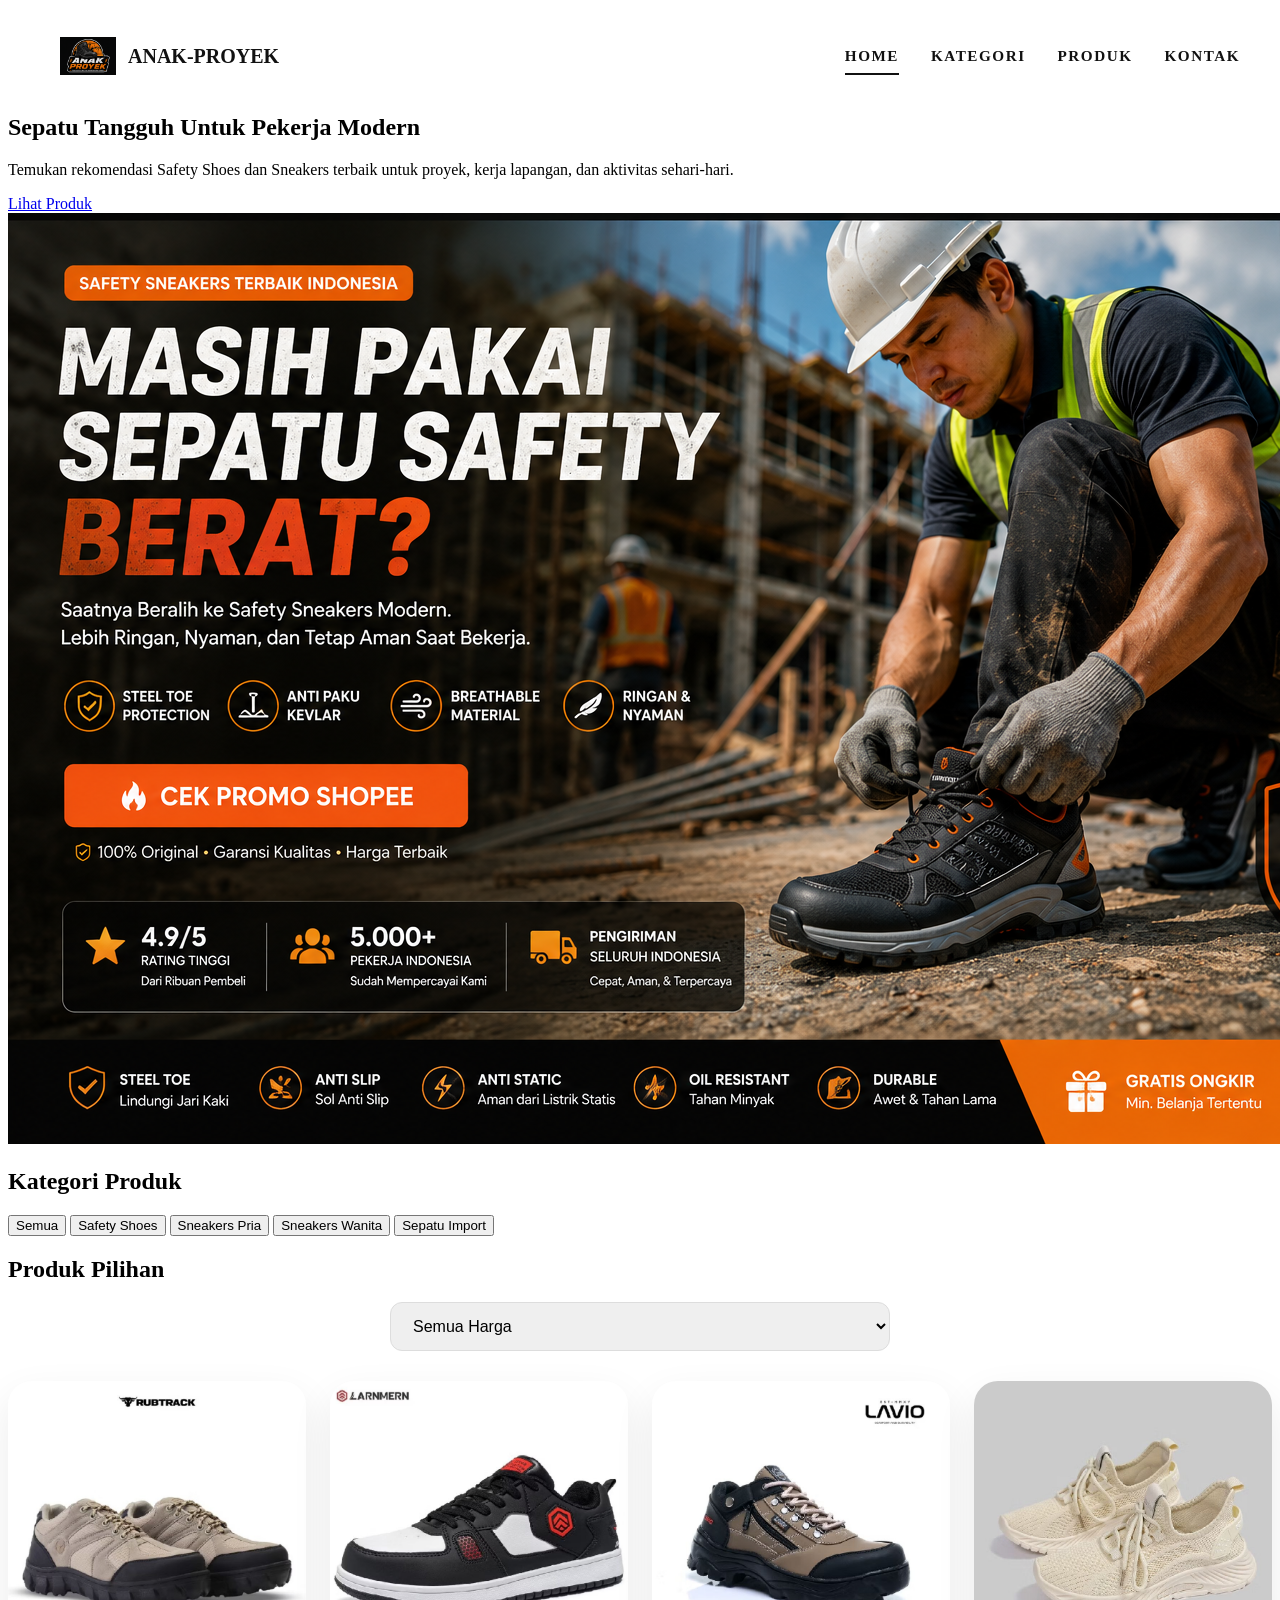
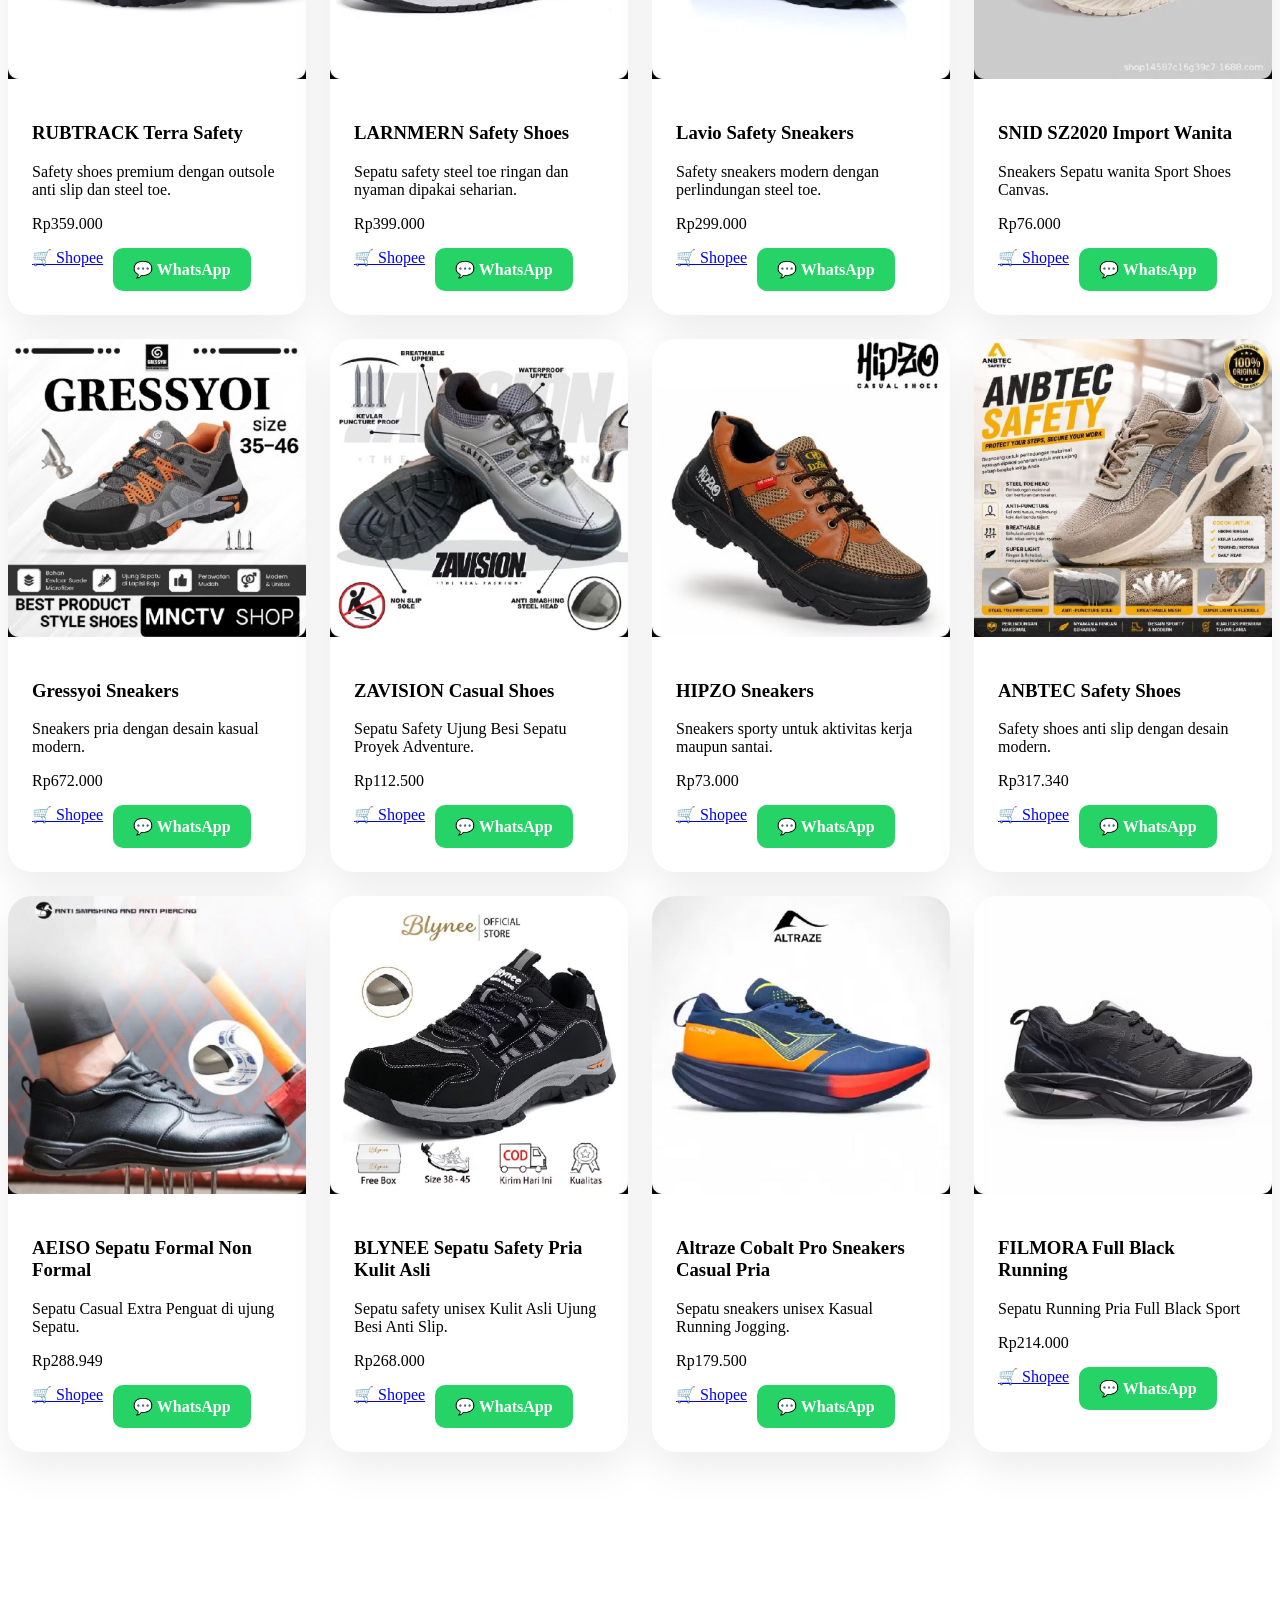
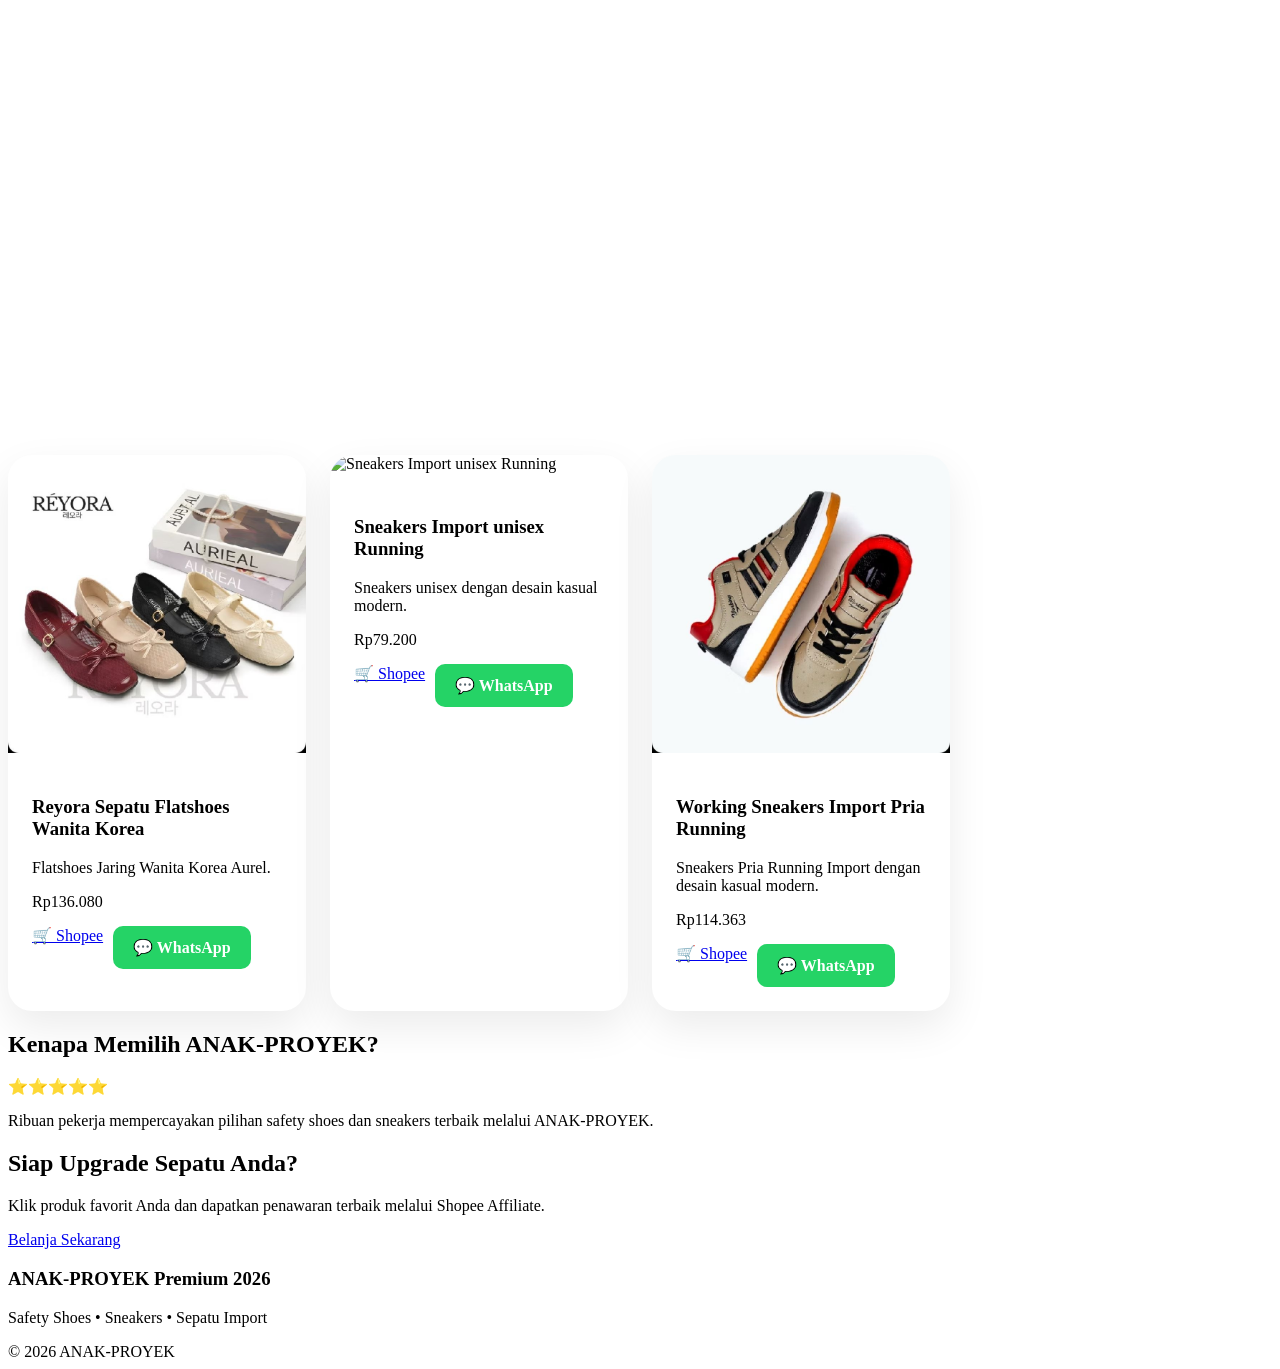
==== index.html @ 63b60f8e "hapusfilterproduk,pindahfilterharga" ====
<!DOCTYPE html>
<html lang="id">

<head>

    <meta charset="UTF-8">
    <meta name="viewport" content="width=device-width, initial-scale=1.0">

    <title>ANAK-PROYEK Premium 2026</title>

    <meta name="description"
        content="Rekomendasi Safety Shoes, Sneakers Pria, Sneakers Wanita dan Sepatu Import terbaik.">

    <meta name="theme-color" content="#ff6b00">

    <link rel="manifest" href="manifest.json">
    <meta http-equiv="Cache-Control" content="no-cache, no-store, must-revalidate">
    <meta http-equiv="Pragma" content="no-cache">
    <meta http-equiv="Expires" content="0">
    <link rel="icon" href="assets/icons/favicon.ico">
    <link rel="stylesheet" href="style.css">

</head>

<body>

<header class="navbar">

    <div class="Logo">

        <img src="assets/images/logo-anak-proyek.jpg" alt="ANAK PROYEK">

        <span>ANAK-PROYEK</span>

    </div>

    <nav>

        <a href="#home" class="active">Home</a>

        <a href="#kategori">Kategori</a>

        <a href="#produk">Produk</a>

        <a href="#kontak">Kontak</a>

    </nav>

</header>

<!-- HERO -->

<section id="home" class="hero">

    <div class="hero-content">

        <h1>

            Sepatu Tangguh

            Untuk Pekerja Modern

        </h1>

        <p>

            Temukan rekomendasi Safety Shoes dan Sneakers terbaik
            untuk proyek, kerja lapangan, dan aktivitas sehari-hari.

        </p>

        <a href="#produk" class="btn-primary">

            Lihat Produk

        </a>

    </div>

    <div class="hero-image">

        <img src="assets/images/worker-safety.jpg"
             alt="Safety Shoes">

    </div>

</section>

<!-- FILTER -->

<section id="kategori">

    <h2>Kategori Produk</h2>

    <div class="filter-buttons">

        <button class="active" data-category="all">

            Semua

        </button>

        <button data-category="safety">

            Safety Shoes

        </button>

        <button data-category="sneakers-pria">

            Sneakers Pria

        </button>

        <button data-category="sneakers-wanita">

            Sneakers Wanita

        </button>

        <button data-category="import">

            Sepatu Import

        </button>

    </div>

</section>

<!-- PRODUK -->

<section id="produk">

    <div class="produk-header">
        <h2>Produk Pilihan</h2>
        <select id="price-filter" class="search-box">
            <option value="all">Semua Harga</option>
            <option value="0-100000">< Rp100.000</option>
            <option value="100000-200000">Rp100.000 - Rp200.000</option>
            <option value="200000-300000">Rp200.000 - Rp300.000</option>
            <option value="300000-500000">Rp300.000 - Rp500.000</option>
            <option value="500000+">> Rp500.000</option>
        </select>
    </div>

    <div
        id="product-container"
        class="product-grid">

    </div>

</section>

<!-- TESTIMONI -->

<section class="testimonial">

    <h2>

        Kenapa Memilih ANAK-PROYEK?

    </h2>

    <div class="testimonial-box">

        <p>

            ⭐⭐⭐⭐⭐

        </p>

        <p>

            Ribuan pekerja mempercayakan pilihan safety shoes
            dan sneakers terbaik melalui ANAK-PROYEK.

        </p>

    </div>

</section>

<!-- CTA -->

<section class="hero">

    <div class="hero-content">

        <h2>

            Siap Upgrade Sepatu Anda?

        </h2>

        <p>

            Klik produk favorit Anda dan dapatkan penawaran terbaik
            melalui Shopee Affiliate.

        </p>

        <a
            href="#produk"
            class="btn-primary">

            Belanja Sekarang

        </a>

    </div>

</section>

<!-- FOOTER -->

<footer id="kontak">

    <div>

        <h3>

            ANAK-PROYEK Premium 2026

        </h3>

        <p>

            Safety Shoes • Sneakers • Sepatu Import

        </p>

    </div>

    <div>

        © 2026 ANAK-PROYEK

    </div>

</footer>

<script src="script.js?v=1"></script>

<script>

if ("serviceWorker" in navigator) {
    if (window.location.hostname === "localhost" || window.location.hostname === "127.0.0.1") {
        navigator.serviceWorker.getRegistrations().then(registrations => {
            registrations.forEach(registration => {
                registration.unregister();
            });
        }).catch(err => {
            console.log('SW unregister failed', err);
        });
    } else {
        window.addEventListener("load", () => {
            navigator.serviceWorker.register("service-worker.js");
        });
    }
}

</script>

</body>

</html>
---- style.css ----
.navbar{
    display:flex;
    align-items:center;
    justify-content:space-between;
    gap:20px;
    padding:20px 20px 10px;
    flex-wrap:wrap;
    max-width:1200px;
    margin:0 auto;
    width:100%;
}

.navbar nav{
    display:flex;
    gap:32px;
    flex-wrap:wrap;
    justify-content:flex-end;
    text-transform:uppercase;
    letter-spacing:.1em;
    font-size:.95rem;
}

.navbar nav a{
    position:relative;
    color:#111;
    text-decoration:none;
    font-weight:700;
    padding:6px 0;
}

.navbar nav a::after{
    content:"";
    position:absolute;
    left:0;
    right:0;
    bottom:-4px;
    height:2px;
    background:#111;
    transform:scaleX(0);
    transform-origin:left;
    transition:transform .25s ease;
}

.navbar nav a:hover::after,
.navbar nav a.active::after{
    transform:scaleX(1);
}

.Logo{
    display:flex;
    align-items:center;
    gap:12px;
    padding-left:20px;
}

.Logo img{
    width:56px;
    height:56px;
    object-fit:contain;
}

.Logo span{
    font-size:1.25rem;
    font-weight:800;
    color:#111;
}

.product-grid{
    display:grid;
    gap:24px;
    grid-template-columns:repeat(auto-fit, minmax(260px, 1fr));
    padding:0;
    margin:0;
}

.product-card{
    background:#fff;
    border-radius:24px;
    overflow:hidden;
    box-shadow:0 16px 40px rgba(0,0,0,.08);
    display:flex;
    flex-direction:column;
}

.product-card img{
    width:100%;
    height:auto;
    display:block;
    object-fit:cover;
}

.product-content{
    padding:24px;
}

.hero-controls{
    display:flex;
    flex-direction:column;
    gap:16px;
    width:100%;
    max-width:760px;
    margin:0 auto 32px;
    padding:0 24px;
}

.hero-controls .search-box{
    width:100%;
    max-width:100%;
    margin:0;
}

.search-box{

width:100%;
max-width:500px;
display:block;
margin:0 auto 30px;
padding:14px 18px;
border-radius:12px;
border:1px solid #ddd;
font-size:16px;

}

.product-actions{

display:flex;
gap:10px;
margin-top:15px;
flex-wrap:wrap;

}

.btn-secondary{

display:inline-block;
padding:12px 20px;
background:#25D366;
color:#fff;
border-radius:10px;
font-weight:600;
text-decoration:none;

}

.btn-secondary:hover{

background:#1ebe5d;

}

.reveal{

opacity:0;
transform:translateY(40px);
transition:.6s;

}

.reveal.show{

opacity:1;
transform:translateY(0);

}

.navbar-scroll{

box-shadow:0 8px 20px rgba(0,0,0,.15);

}

.error-box{

padding:40px;
text-align:center;
grid-column:1/-1;

}
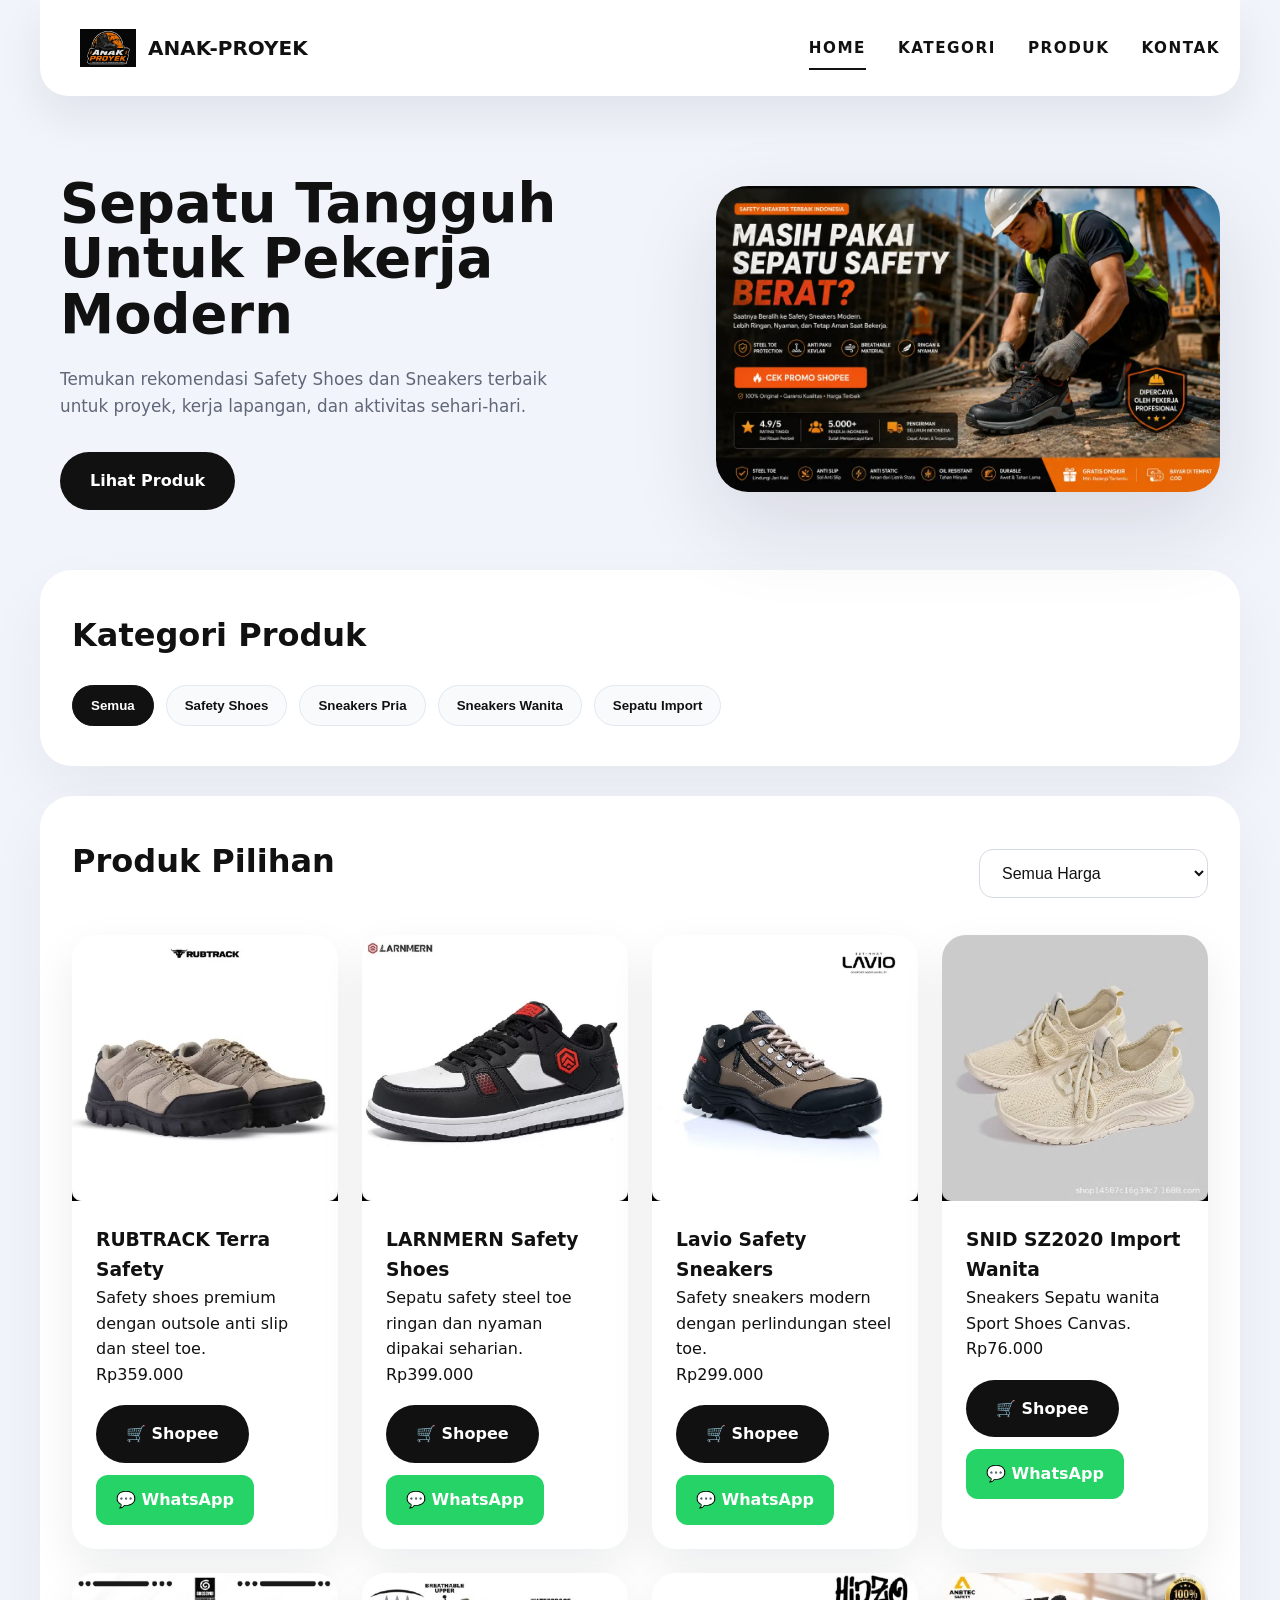
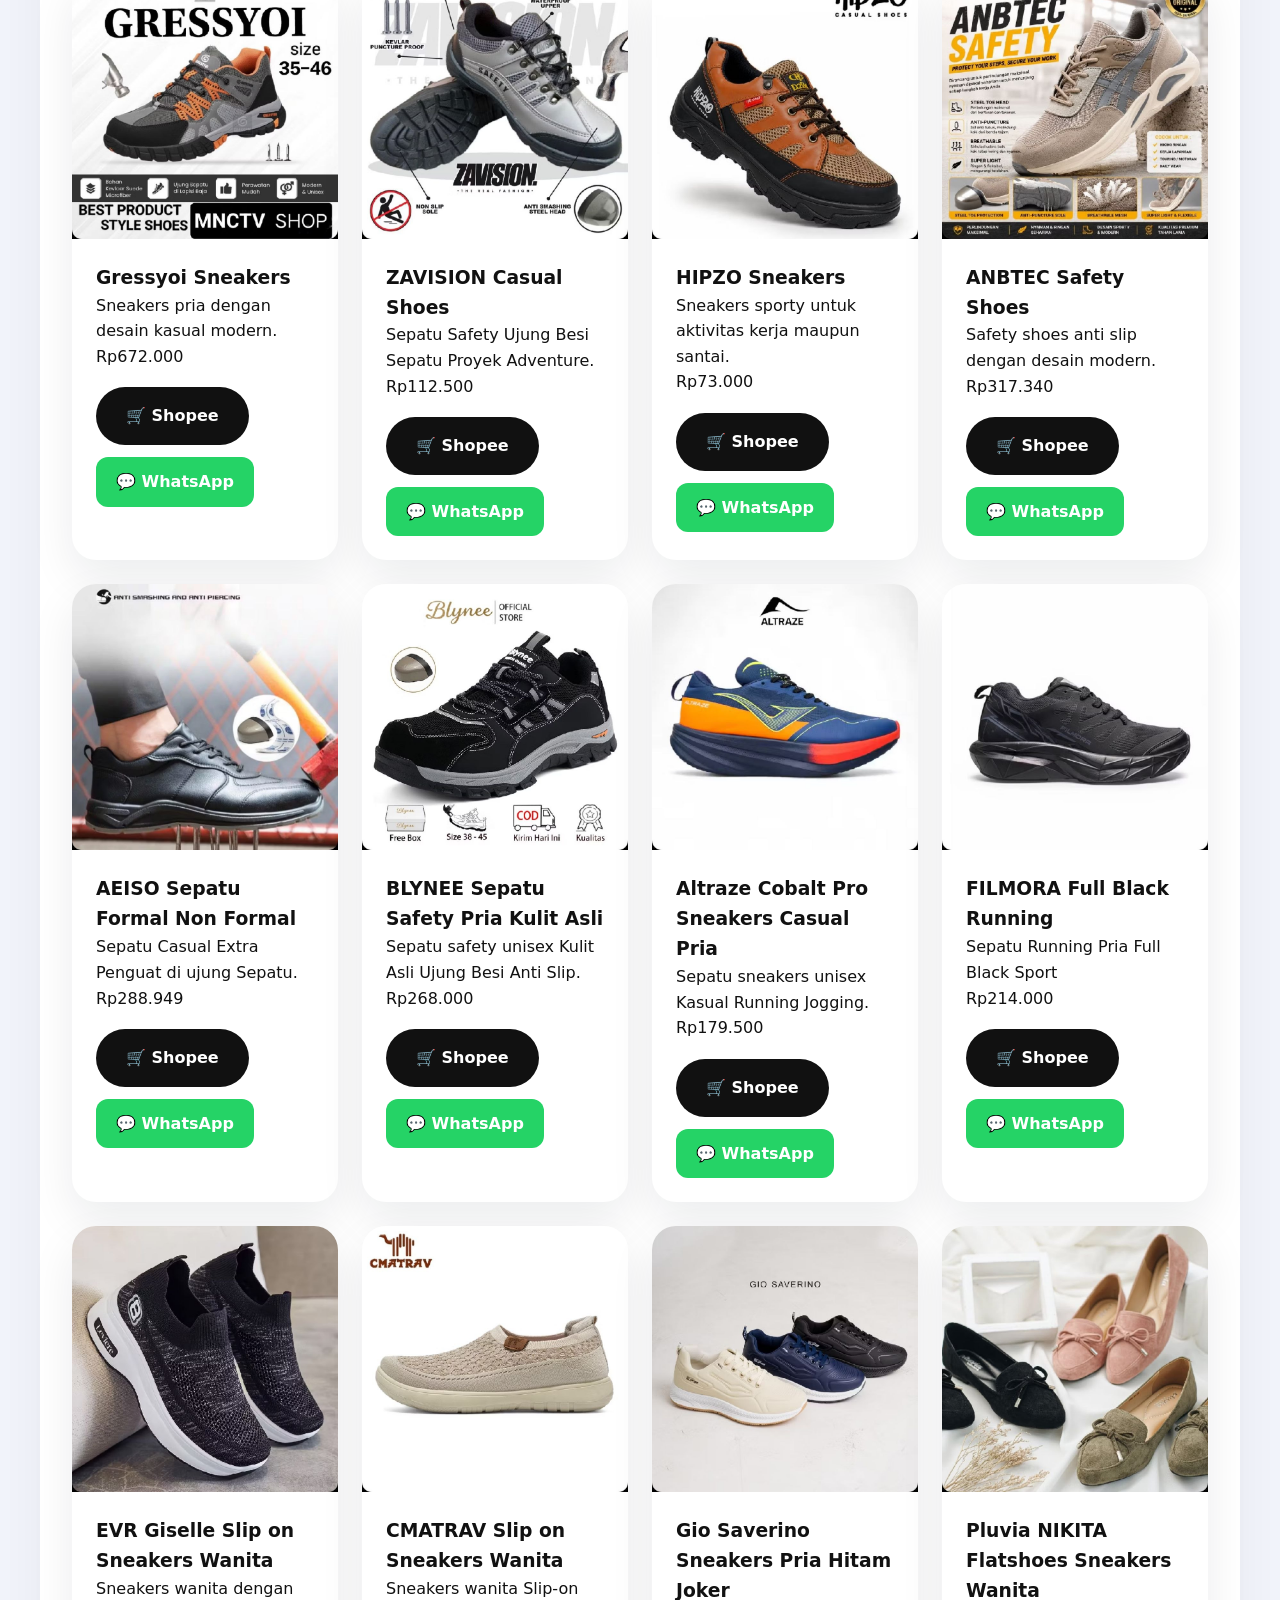
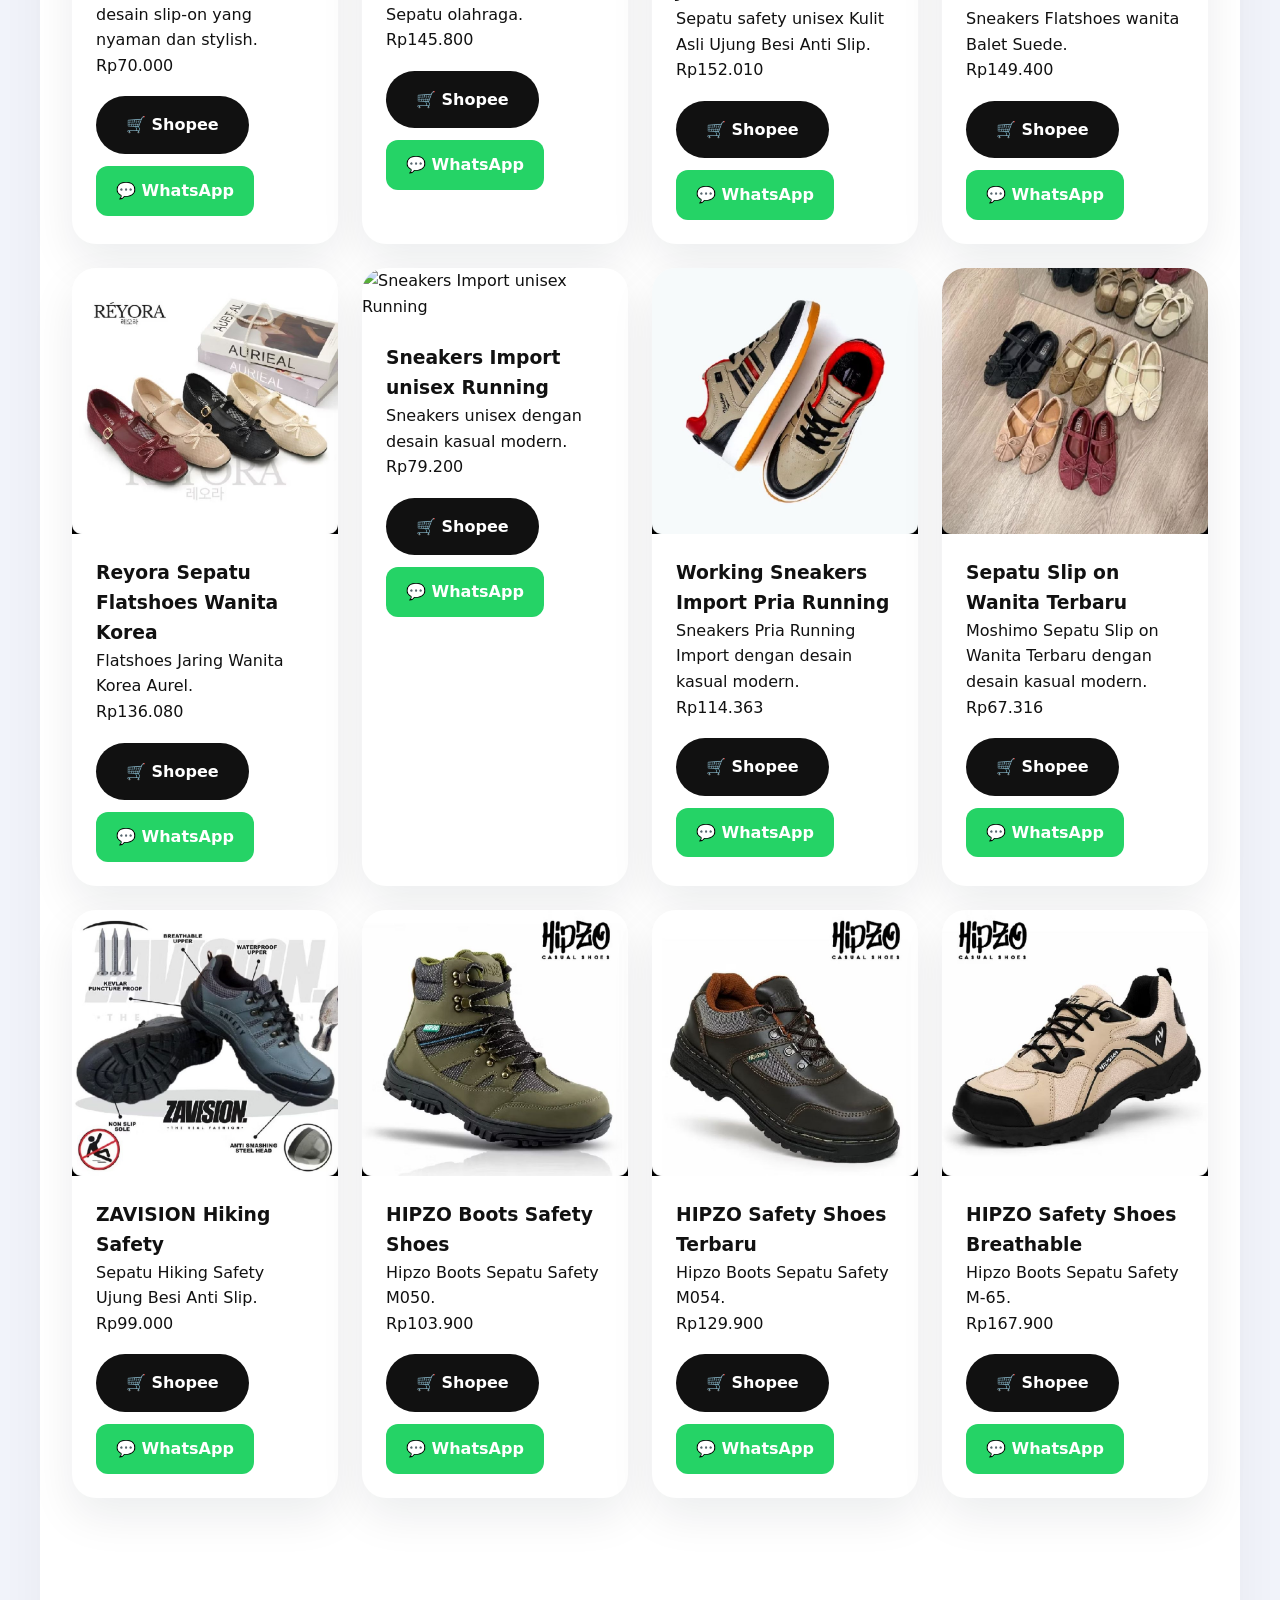
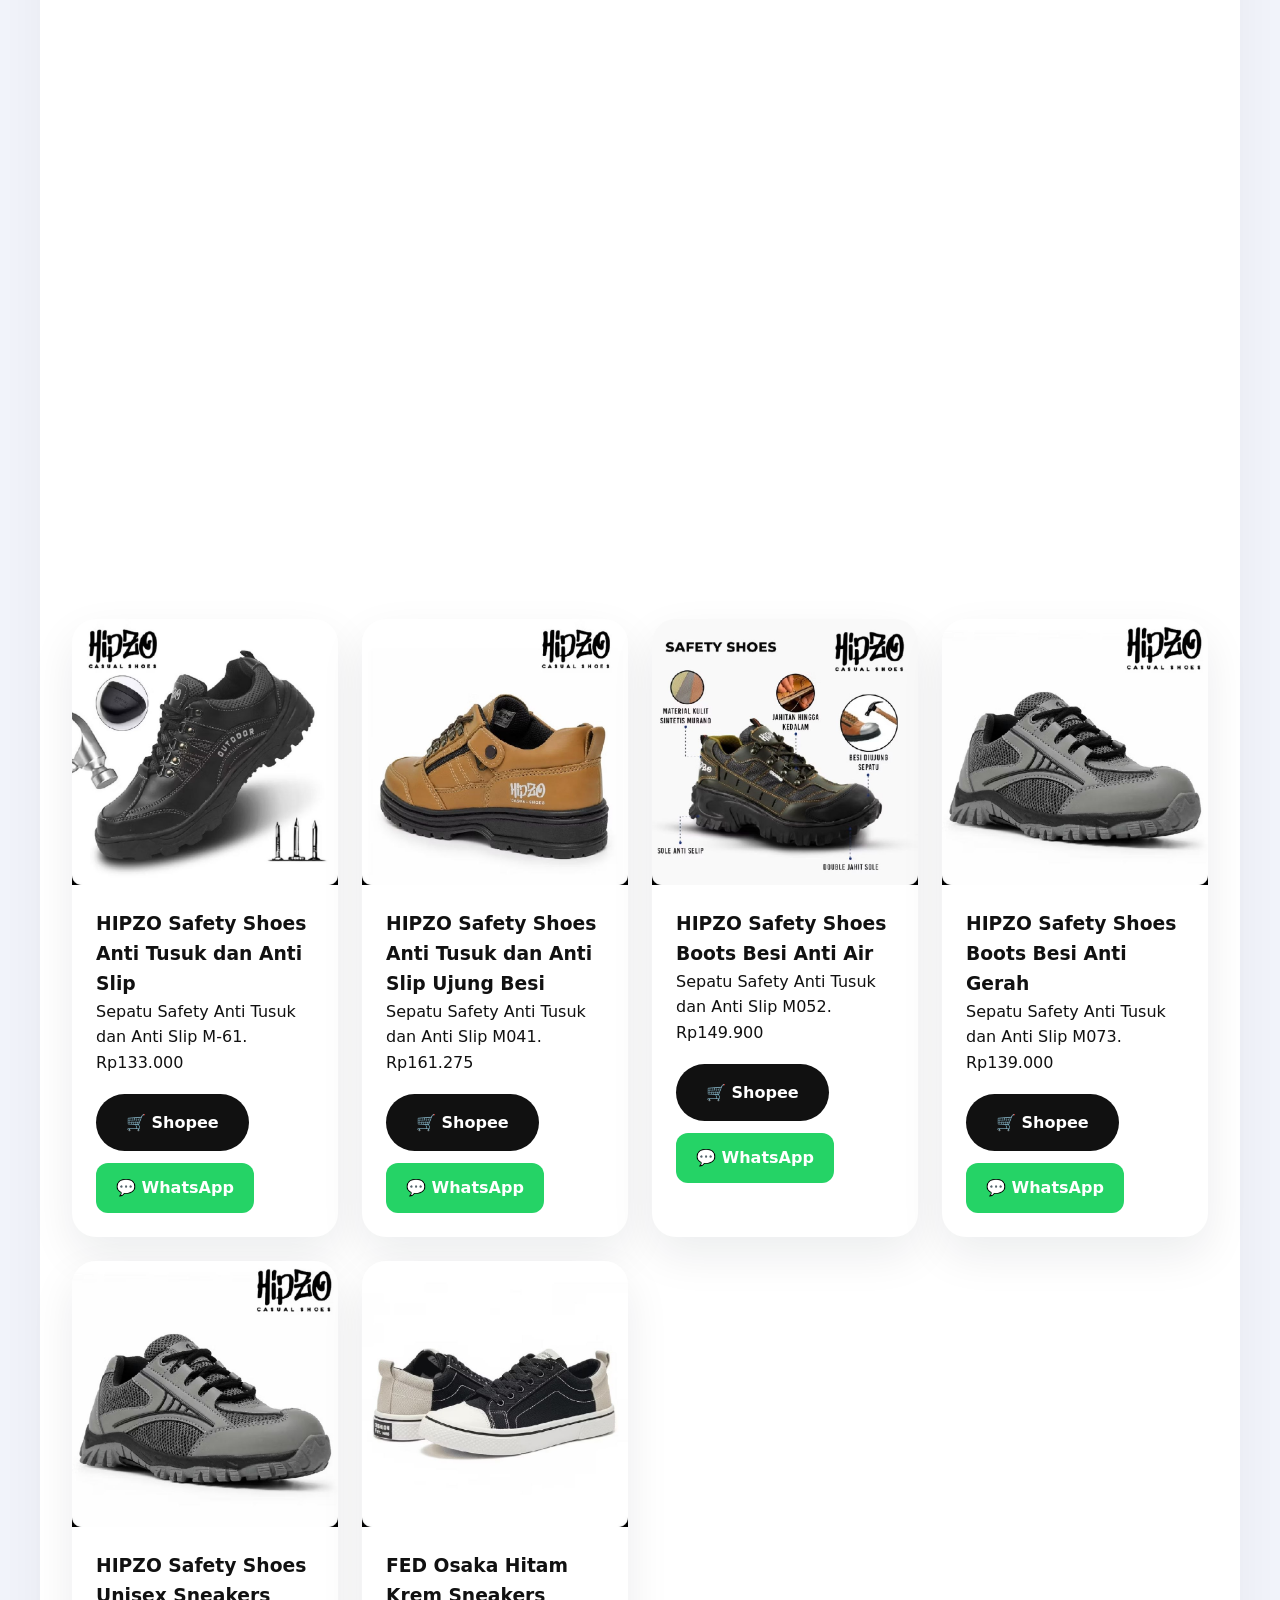
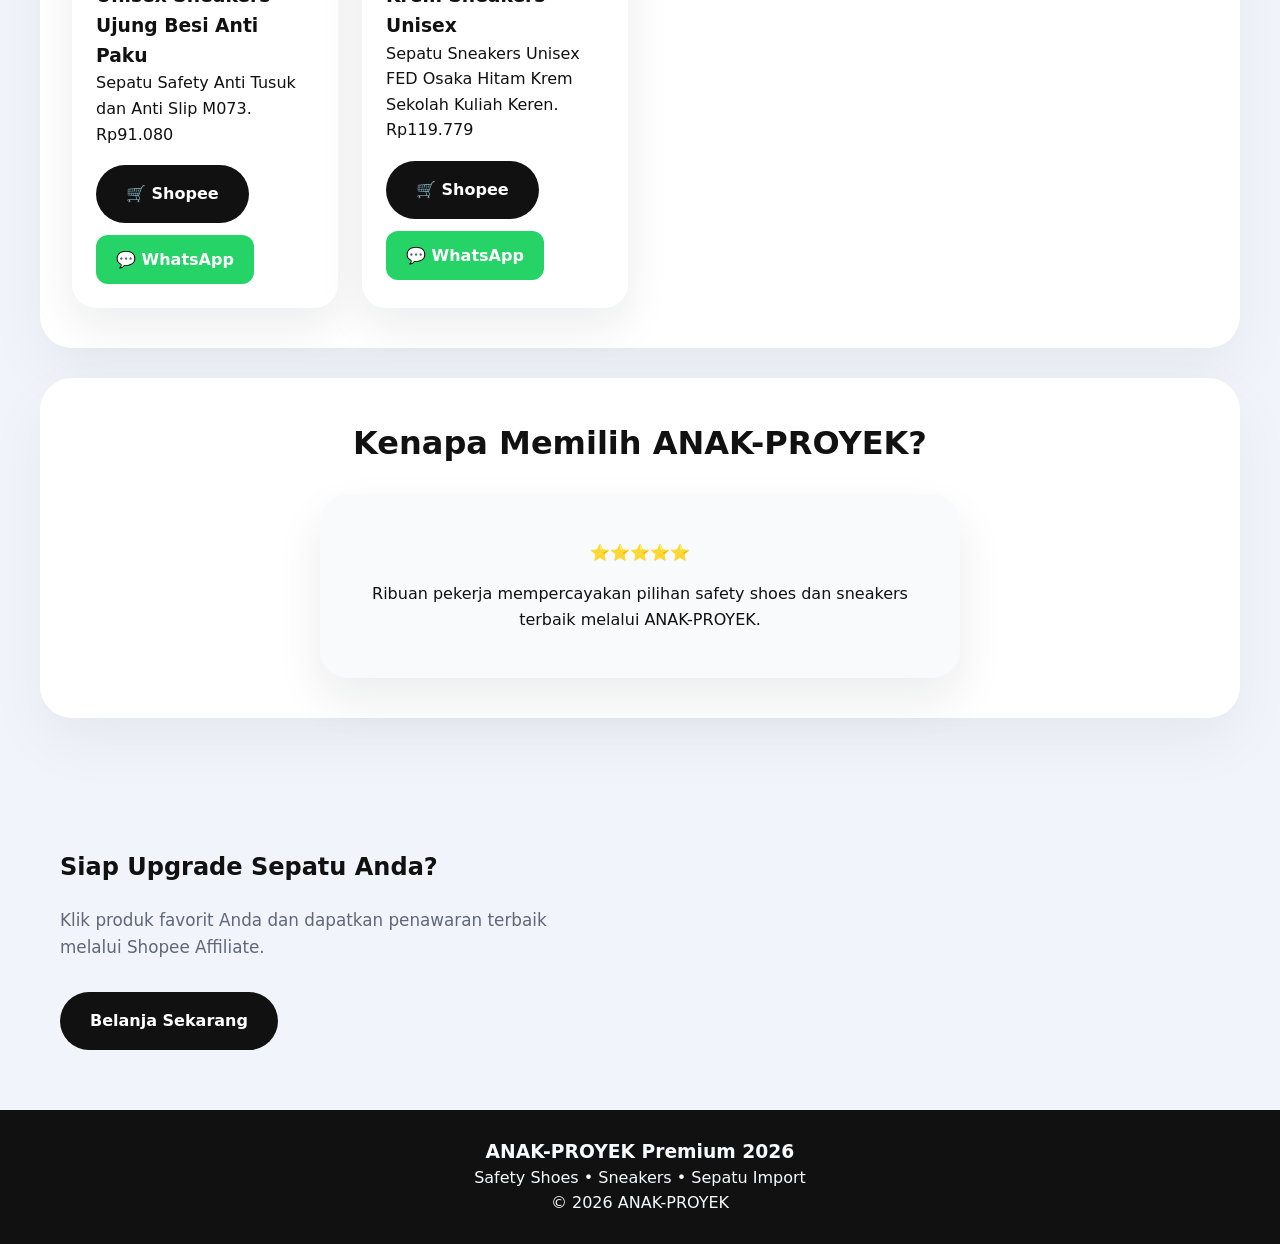
==== commit 6f71409b: "gantibanner" ====
--- a/index.html
+++ b/index.html
@@ -79,7 +79,7 @@
 
     <div class="hero-image">
 
-        <img src="assets/images/worker-safety.jpg"
+        <img src="assets/images/worker-safety.webp"
              alt="Safety Shoes">
 
     </div>
--- a/style.css
+++ b/style.css
@@ -176,4 +176,284 @@
 text-align:center;
 grid-column:1/-1;
 
-}+}
+
+html {
+    box-sizing:border-box;
+    scroll-behavior:smooth;
+}
+
+*, *::before, *::after {
+    box-sizing:inherit;
+}
+
+body {
+    margin:0;
+    min-height:100vh;
+    font-family:Inter, system-ui, -apple-system, BlinkMacSystemFont, "Segoe UI", sans-serif;
+    color:#111;
+    background:#f2f4fb;
+    line-height:1.6;
+}
+
+header.navbar{
+    background:#fff;
+    border-radius:0 0 28px 28px;
+    padding:20px 20px;
+    box-shadow:0 20px 45px rgba(15,23,42,.08);
+}
+
+.hero {
+    display:grid;
+    grid-template-columns:1.1fr .9fr;
+    align-items:center;
+    gap:40px;
+    padding:80px 20px 60px;
+    max-width:1200px;
+    margin:0 auto;
+}
+
+.hero-content {
+    max-width:560px;
+}
+
+.hero-content h1 {
+    margin:0 0 24px;
+    font-size:3.4rem;
+    line-height:1.02;
+}
+
+.hero-content p {
+    margin:0 0 32px;
+    color:#5f6778;
+    font-size:1.05rem;
+    max-width:520px;
+}
+
+.btn-primary {
+    display:inline-flex;
+    align-items:center;
+    justify-content:center;
+    padding:16px 30px;
+    border-radius:999px;
+    background:#111;
+    color:#fff;
+    text-decoration:none;
+    font-weight:700;
+    transition:background .25s ease, transform .2s ease;
+}
+
+.btn-primary:hover {
+    background:#222;
+    transform:translateY(-1px);
+}
+
+.hero-image img {
+    width:100%;
+    height:auto;
+    border-radius:32px;
+    object-fit:cover;
+    box-shadow:0 32px 90px rgba(15,23,42,.12);
+}
+
+section {
+    padding:60px 20px;
+}
+
+section#kategori,
+section#produk,
+section.testimonial {
+    background:#fff;
+    max-width:1200px;
+    margin:0 auto 30px;
+    border-radius:32px;
+    box-shadow:0 24px 60px rgba(15,23,42,.05);
+    padding:40px 32px;
+}
+
+section#kategori h2,
+section#produk h2,
+section.testimonial h2 {
+    margin:0 0 24px;
+    font-size:2rem;
+}
+
+.filter-buttons {
+    display:flex;
+    flex-wrap:wrap;
+    gap:12px;
+}
+
+.filter-buttons button {
+    border:1px solid #e2e8f0;
+    background:#f8fafc;
+    color:#111;
+    border-radius:999px;
+    padding:12px 18px;
+    font-weight:600;
+    cursor:pointer;
+    transition:background .2s ease, color .2s ease, border-color .2s ease;
+}
+
+.filter-buttons button:hover,
+.filter-buttons button.active {
+    background:#111;
+    color:#fff;
+    border-color:#111;
+}
+
+.produk-header {
+    display:flex;
+    flex-wrap:wrap;
+    justify-content:space-between;
+    align-items:center;
+    gap:18px;
+    margin-bottom:24px;
+}
+
+.produk-header h2 {
+    margin:0;
+}
+
+.produk-header .search-box {
+    width:auto;
+    max-width:260px;
+    margin:0;
+}
+
+.search-box {
+    width:100%;
+    max-width:500px;
+    padding:14px 18px;
+    border-radius:14px;
+    border:1px solid #d6dae3;
+    background:#fff;
+    color:#111;
+    font-size:16px;
+    outline:none;
+}
+
+.search-box:focus {
+    border-color:#111;
+    box-shadow:0 0 0 4px rgba(17,24,39,.08);
+}
+
+.product-card {
+    background:#fff;
+    border-radius:24px;
+    overflow:hidden;
+    box-shadow:0 18px 45px rgba(15,23,42,.08);
+    display:flex;
+    flex-direction:column;
+    transition:transform .25s ease, box-shadow .25s ease;
+}
+
+.product-card:hover {
+    transform:translateY(-4px);
+    box-shadow:0 24px 68px rgba(15,23,42,.12);
+}
+
+.product-content {
+    padding:24px;
+}
+
+.product-content h3,
+.product-content p {
+    margin:0;
+}
+
+.product-actions {
+    display:flex;
+    gap:12px;
+    margin-top:18px;
+    flex-wrap:wrap;
+}
+
+.btn-secondary {
+    display:inline-block;
+    padding:12px 20px;
+    background:#25d366;
+    color:#fff;
+    border-radius:12px;
+    font-weight:600;
+    text-decoration:none;
+    transition:background .2s ease;
+}
+
+.btn-secondary:hover {
+    background:#1ebe5d;
+}
+
+.testimonial {
+    text-align:center;
+}
+
+.testimonial-box {
+    max-width:640px;
+    margin:24px auto 0;
+    padding:30px;
+    border-radius:28px;
+    background:#f8fafc;
+    box-shadow:0 22px 48px rgba(15,23,42,.08);
+}
+
+footer {
+    background:#111;
+    color:#f8fafc;
+    padding:28px 20px;
+    text-align:center;
+}
+
+footer h3,
+footer p {
+    margin:0;
+    line-height:1.5;
+}
+
+@media (max-width:960px) {
+    .hero {
+        grid-template-columns:1fr;
+        padding:60px 20px 40px;
+    }
+
+    .hero-content h1 {
+        font-size:2.8rem;
+    }
+
+    header.navbar {
+        padding:18px 20px;
+    }
+}
+
+@media (max-width:720px) {
+    .navbar {
+        justify-content:center;
+    }
+
+    .navbar nav {
+        justify-content:center;
+        gap:18px;
+    }
+
+    .hero-content h1 {
+        font-size:2.3rem;
+    }
+
+    section#kategori,
+    section#produk,
+    section.testimonial {
+        padding:28px 20px;
+        border-radius:24px;
+        margin-bottom:22px;
+    }
+
+    .produk-header {
+        flex-direction:column;
+        align-items:flex-start;
+    }
+
+    .produk-header .search-box {
+        width:100%;
+        max-width:100%;
+    }
+}
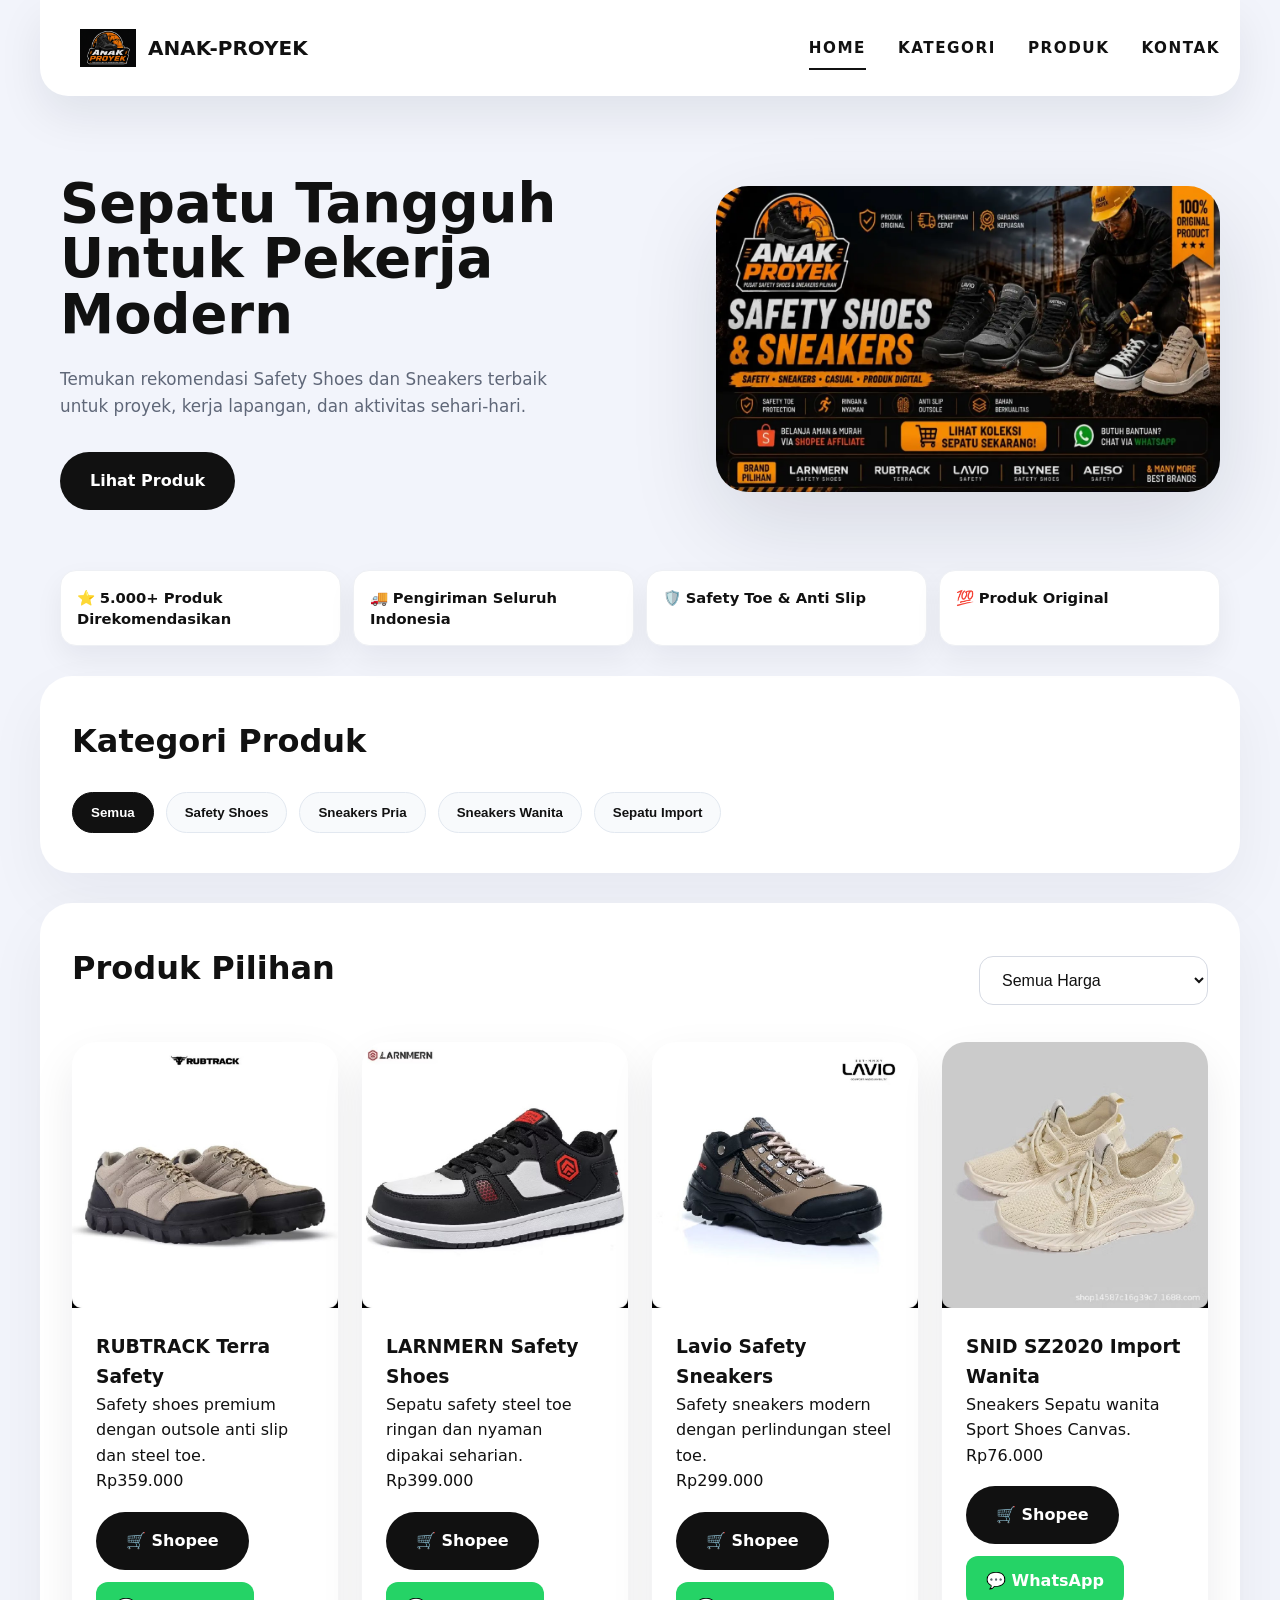
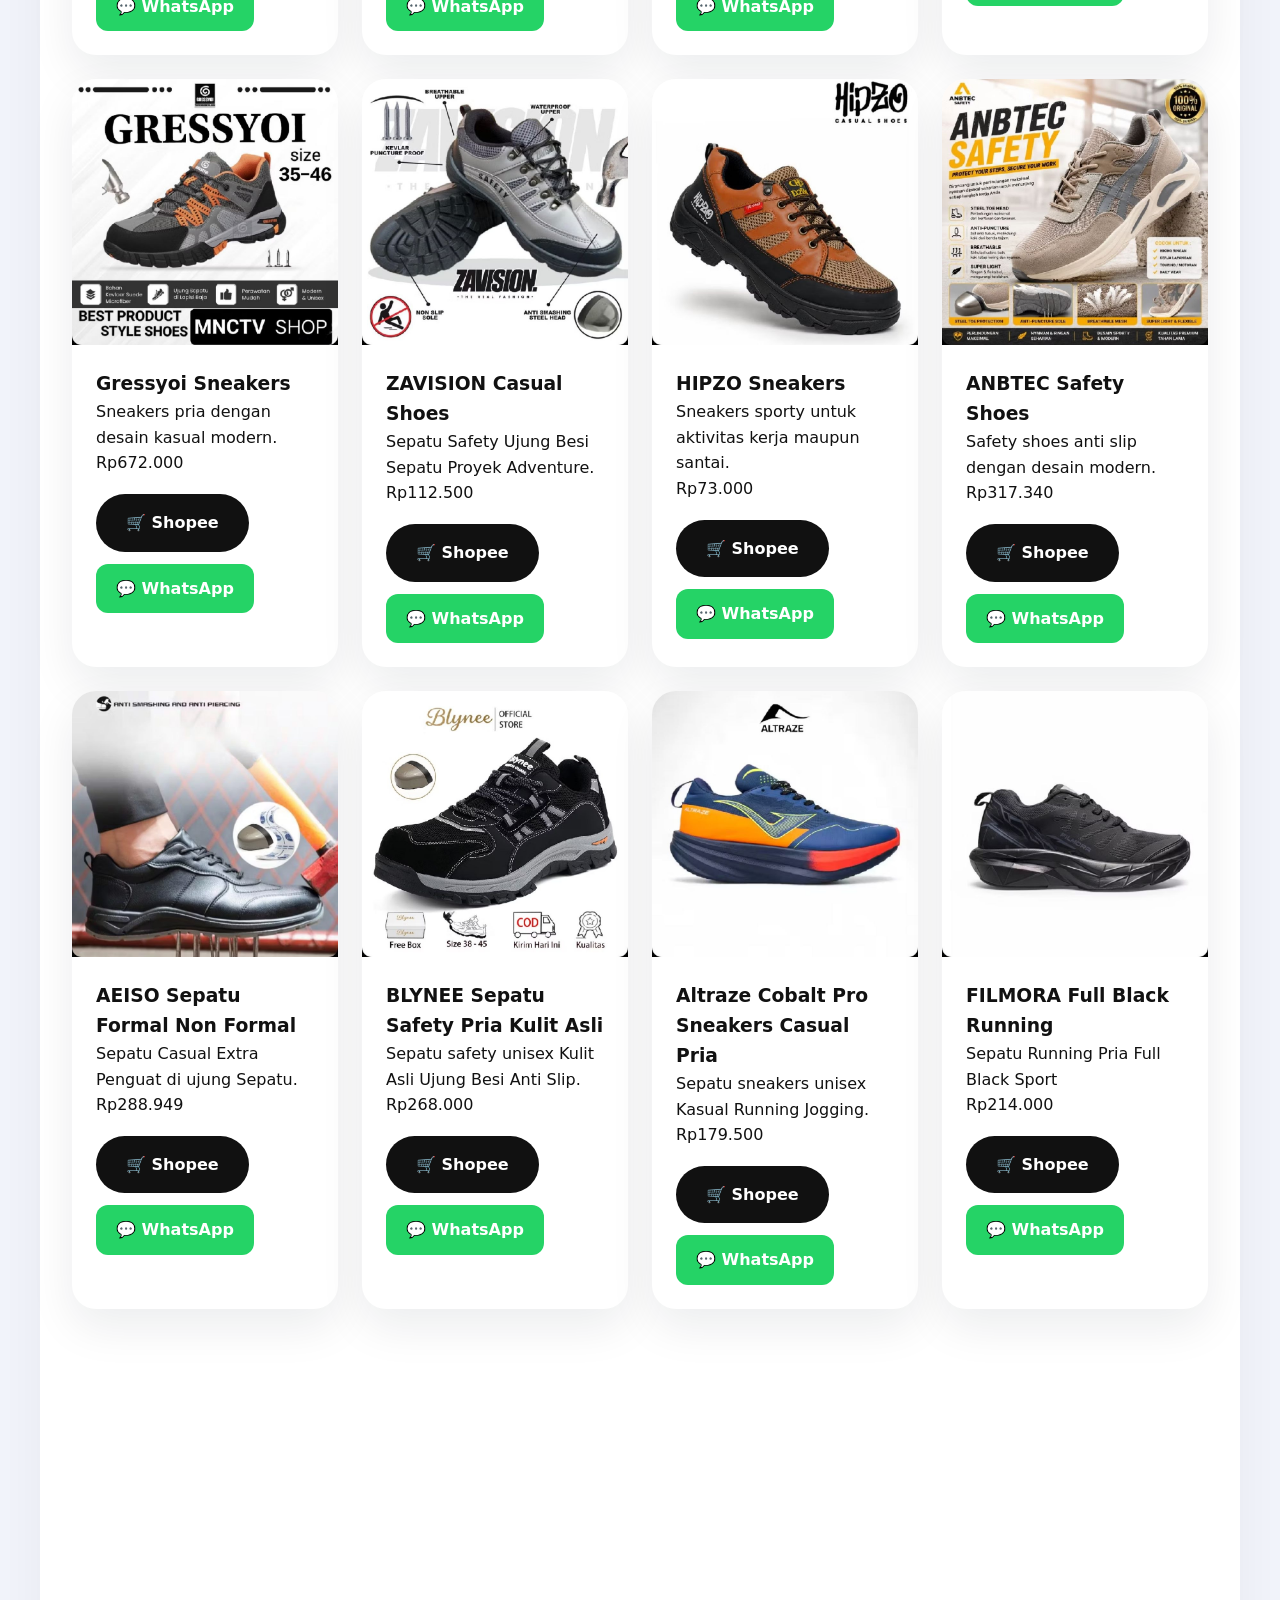
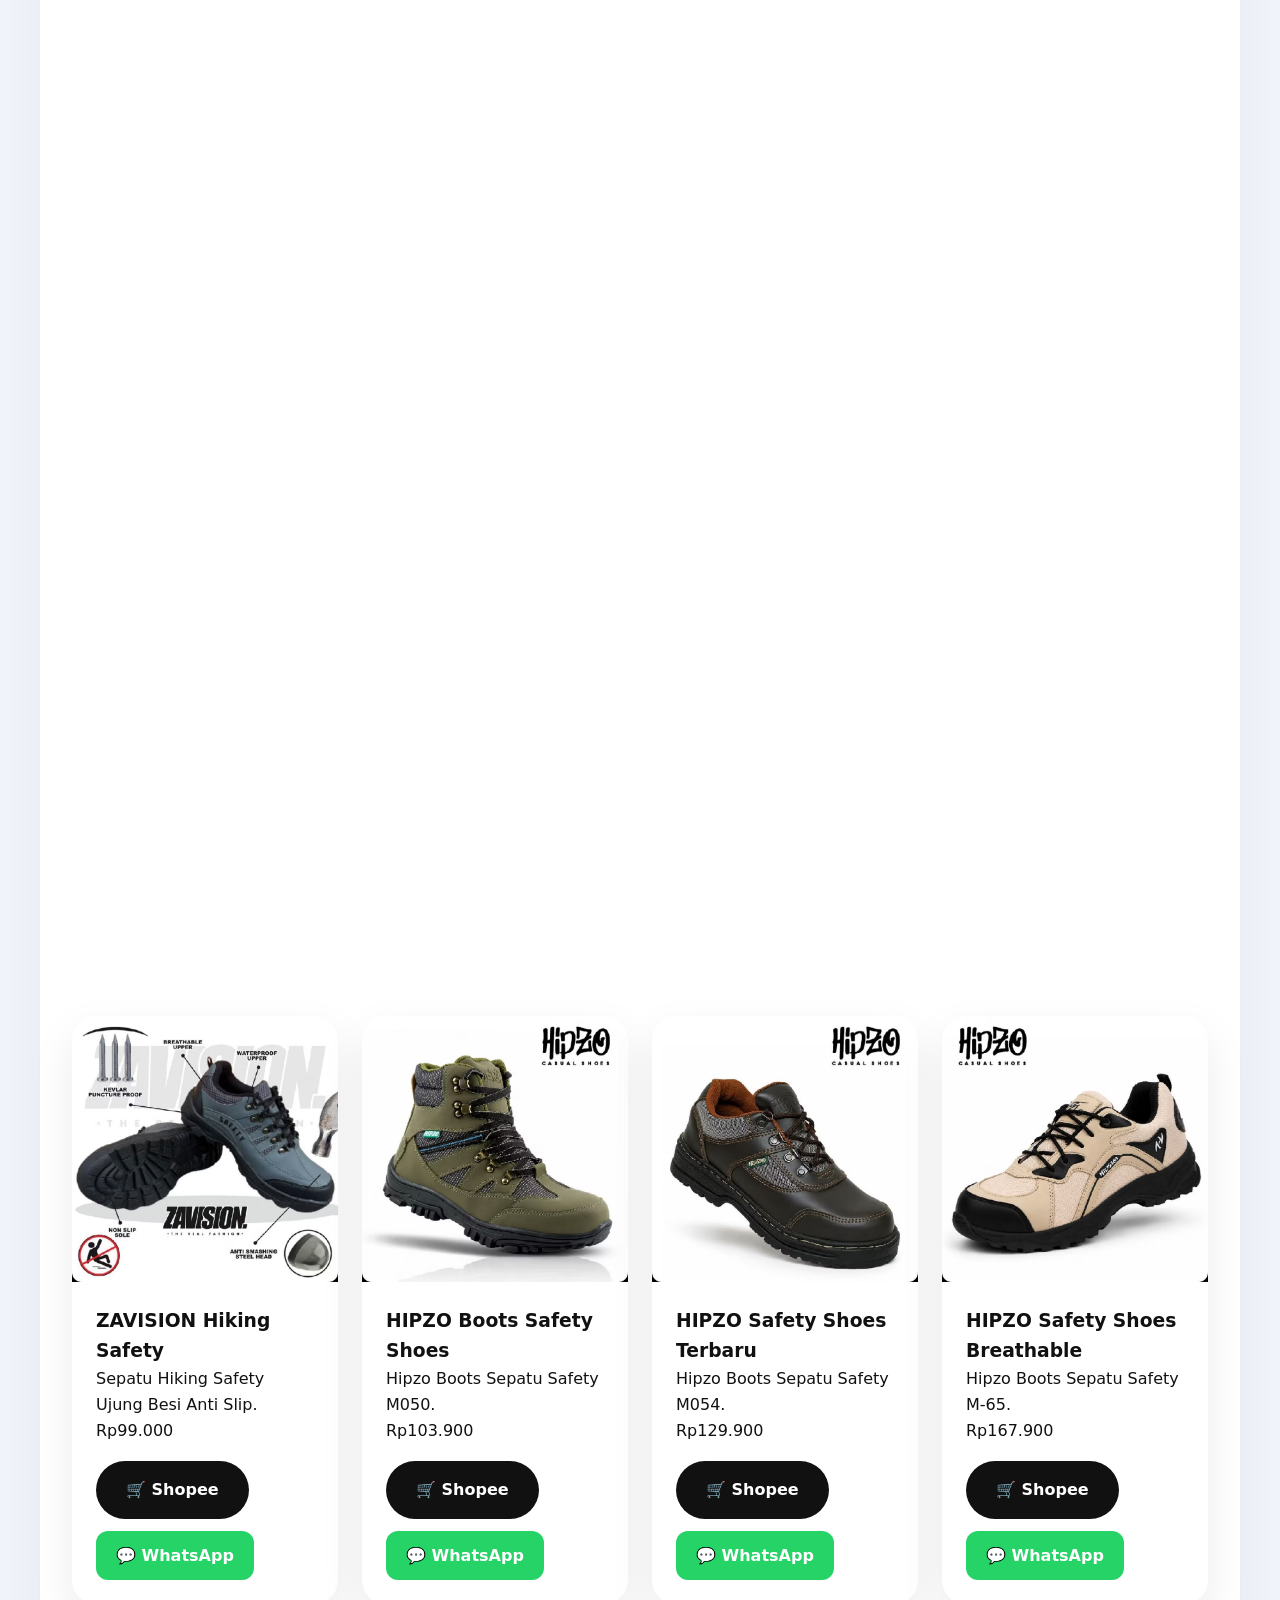
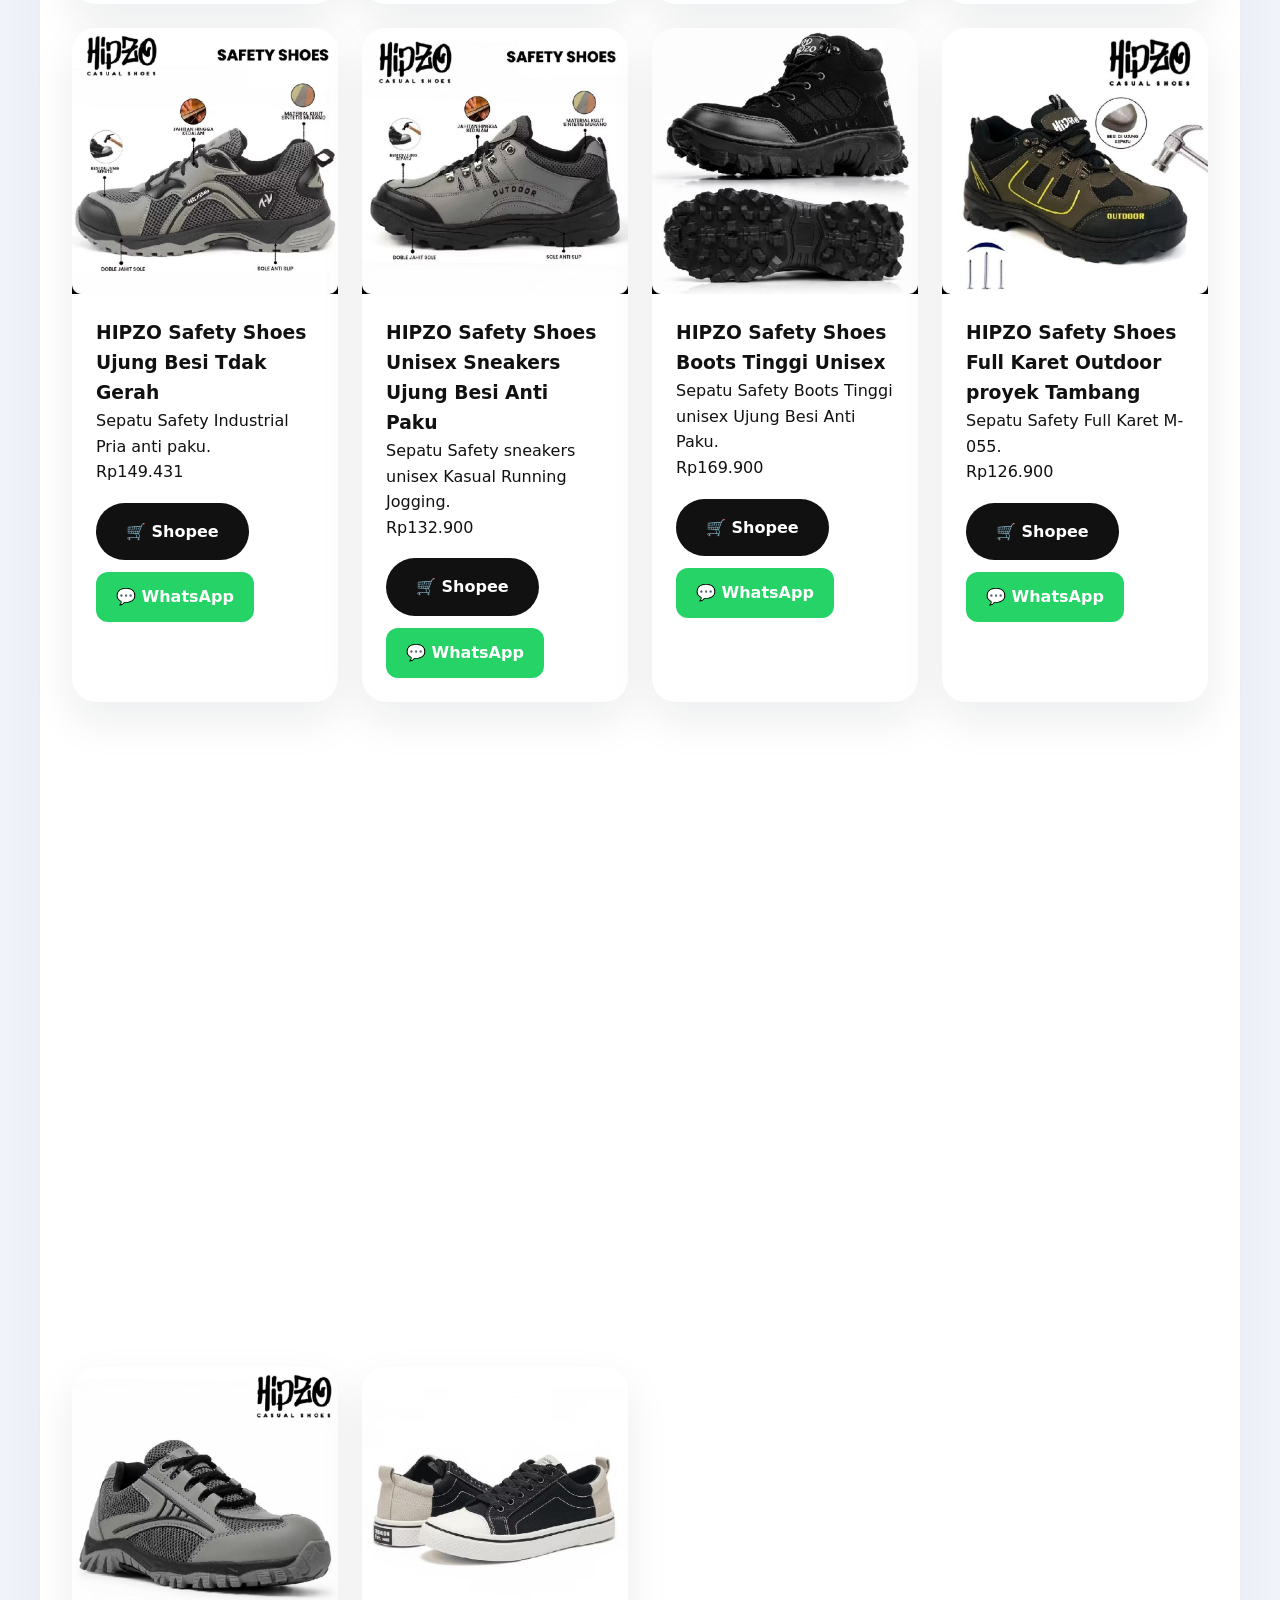
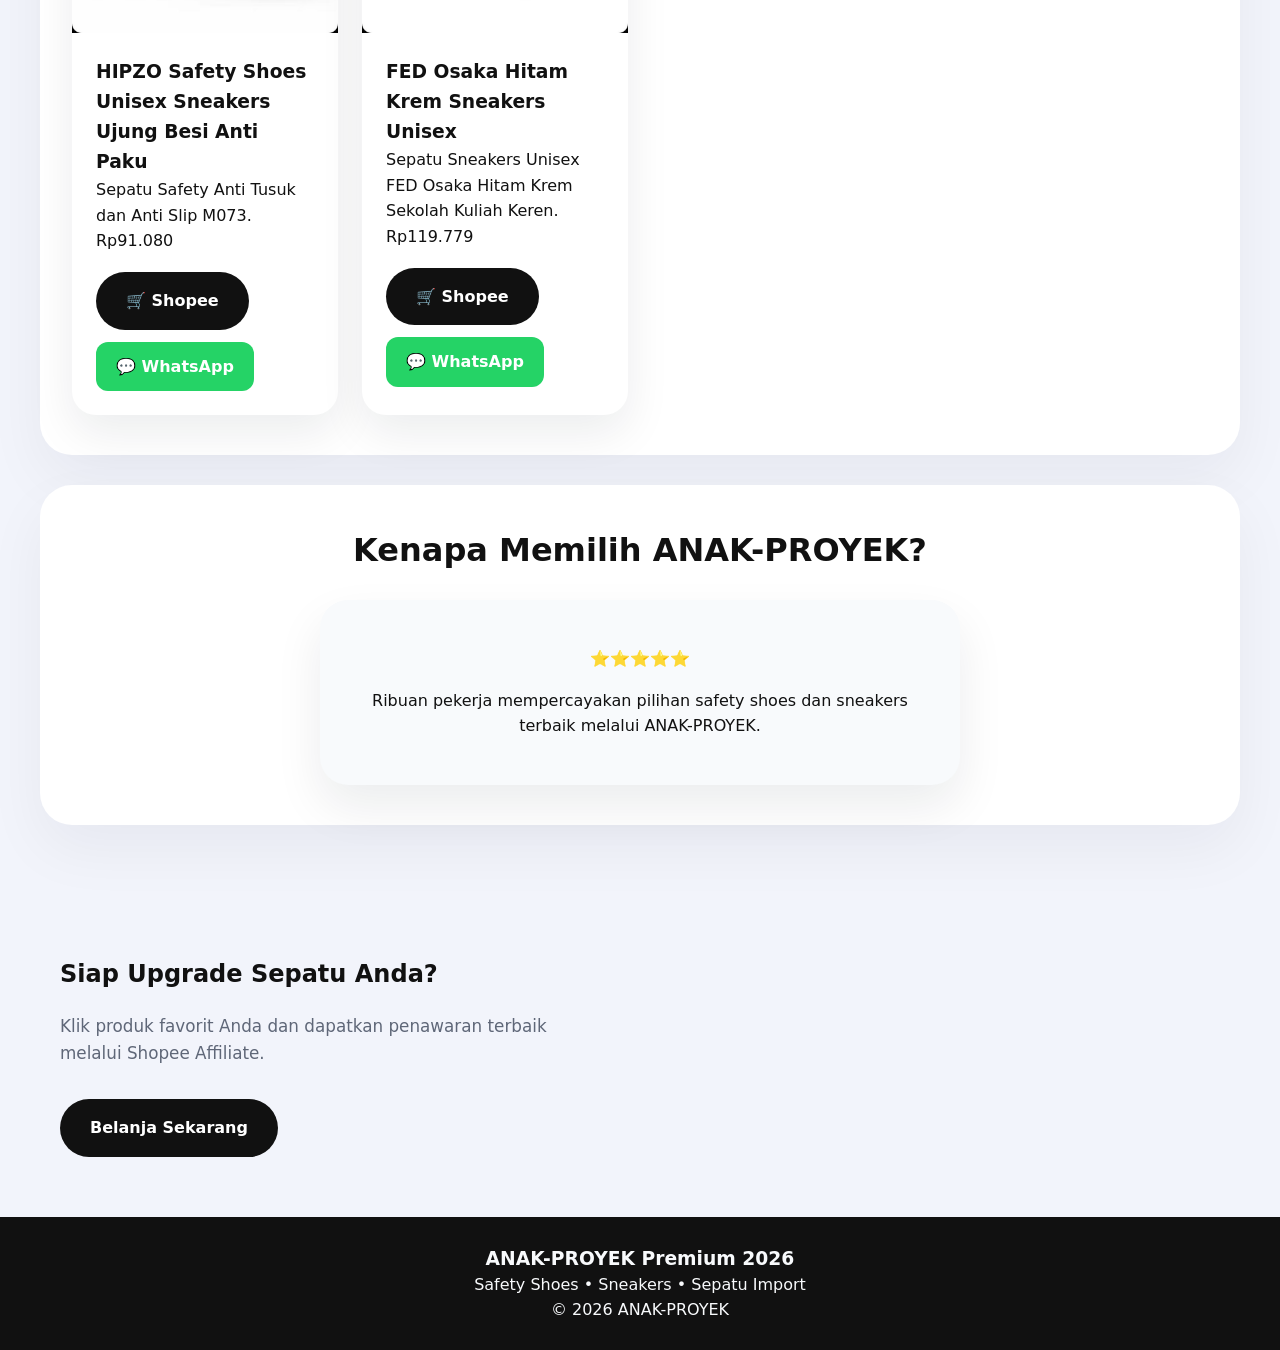
==== commit c539aeb5: "tambahstatistik" ====
--- a/index.html
+++ b/index.html
@@ -83,6 +83,15 @@
              alt="Safety Shoes">
 
     </div>
+
+</section>
+
+<section class="hero-stats" aria-label="Keunggulan Anak Proyek">
+
+    <div>⭐ <strong>5.000+ Produk Direkomendasikan</strong></div>
+    <div>🚚 <strong>Pengiriman Seluruh Indonesia</strong></div>
+    <div>🛡️ <strong>Safety Toe &amp; Anti Slip</strong></div>
+    <div>💯 <strong>Produk Original</strong></div>
 
 </section>
 
--- a/style.css
+++ b/style.css
@@ -256,6 +256,25 @@
     box-shadow:0 32px 90px rgba(15,23,42,.12);
 }
 
+.hero-stats {
+    display:grid;
+    grid-template-columns:repeat(4, 1fr);
+    gap:12px;
+    max-width:1200px;
+    margin:0 auto 30px;
+    padding:0 20px;
+}
+
+.hero-stats div {
+    padding:16px;
+    background:#fff;
+    border:1px solid #eef0f4;
+    border-radius:16px;
+    box-shadow:0 12px 28px rgba(15,23,42,.06);
+    font-size:.92rem;
+    line-height:1.45;
+}
+
 section {
     padding:60px 20px;
 }
@@ -423,6 +442,10 @@
     header.navbar {
         padding:18px 20px;
     }
+
+    .hero-stats {
+        grid-template-columns:repeat(2, 1fr);
+    }
 }
 
 @media (max-width:720px) {
@@ -437,6 +460,12 @@
 
     .hero-content h1 {
         font-size:2.3rem;
+    }
+
+    .hero-stats {
+        grid-template-columns:1fr;
+        gap:10px;
+        margin-bottom:22px;
     }
 
     section#kategori,
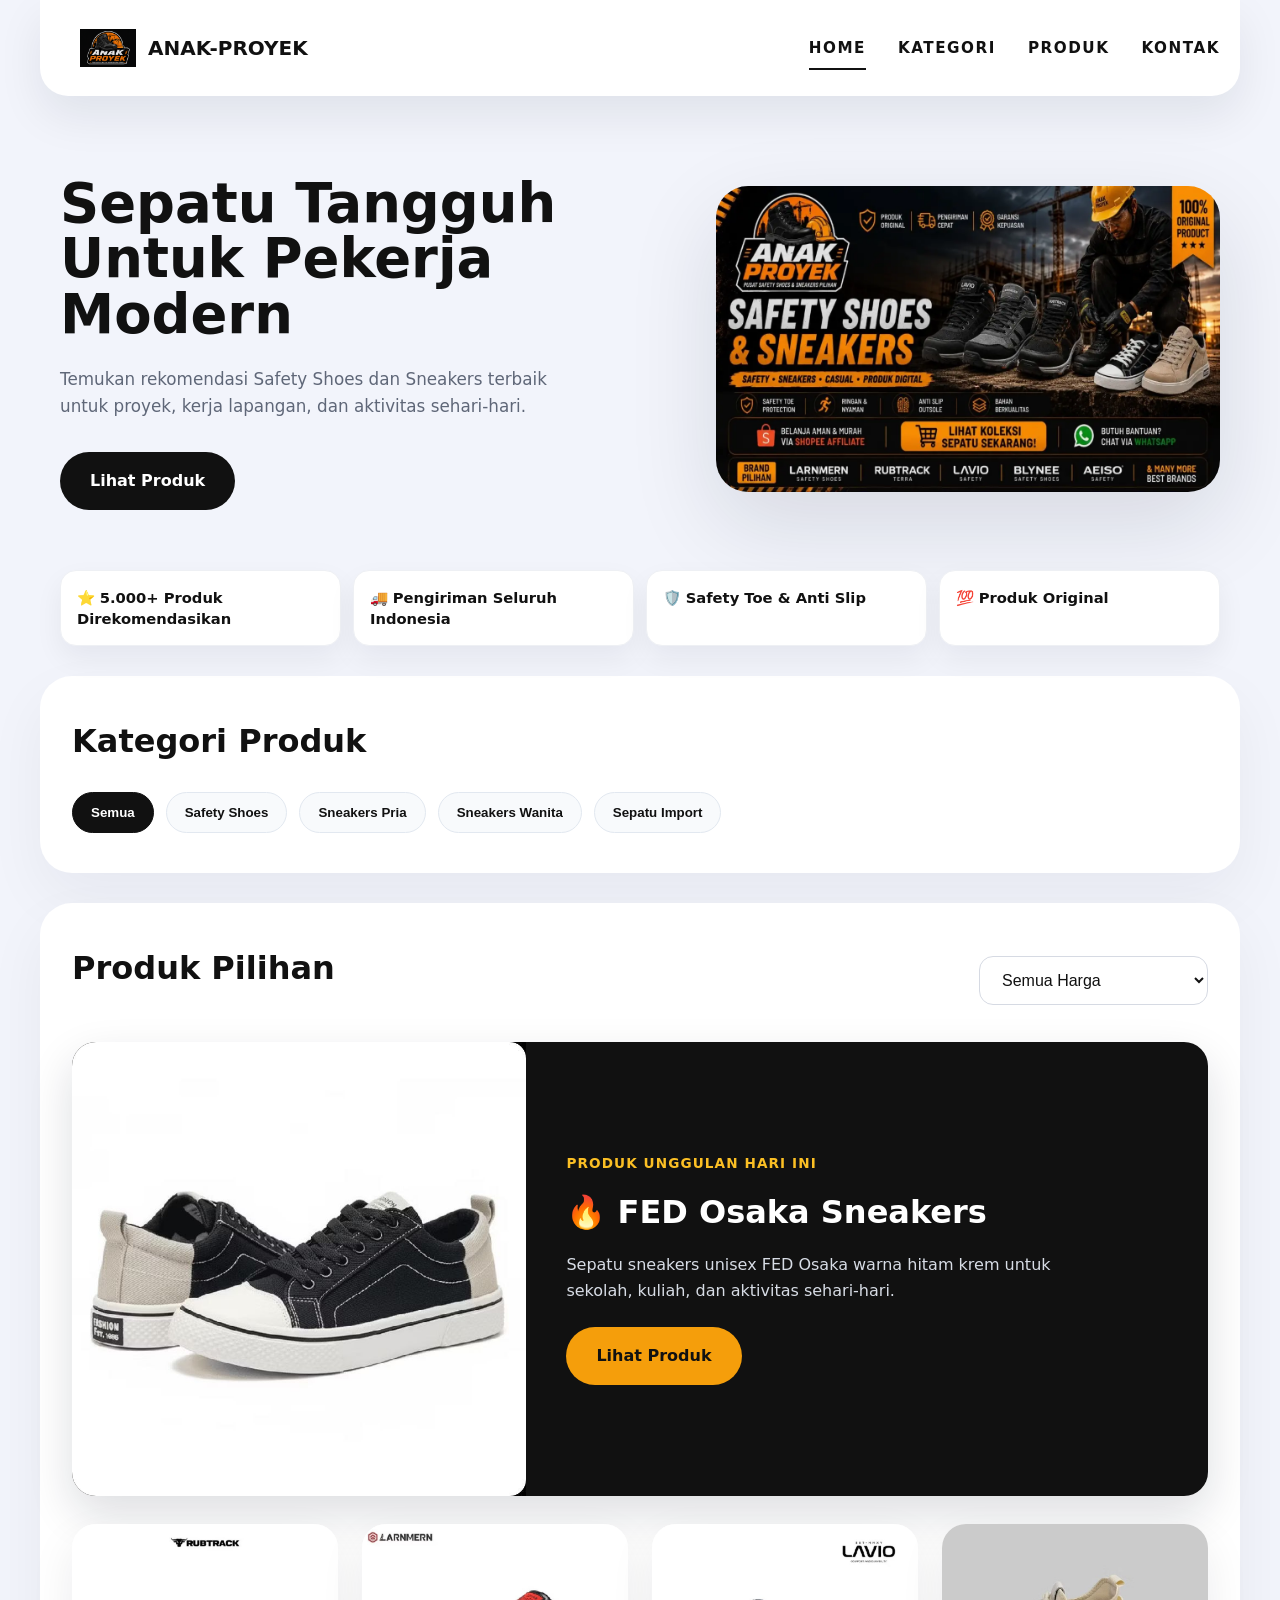
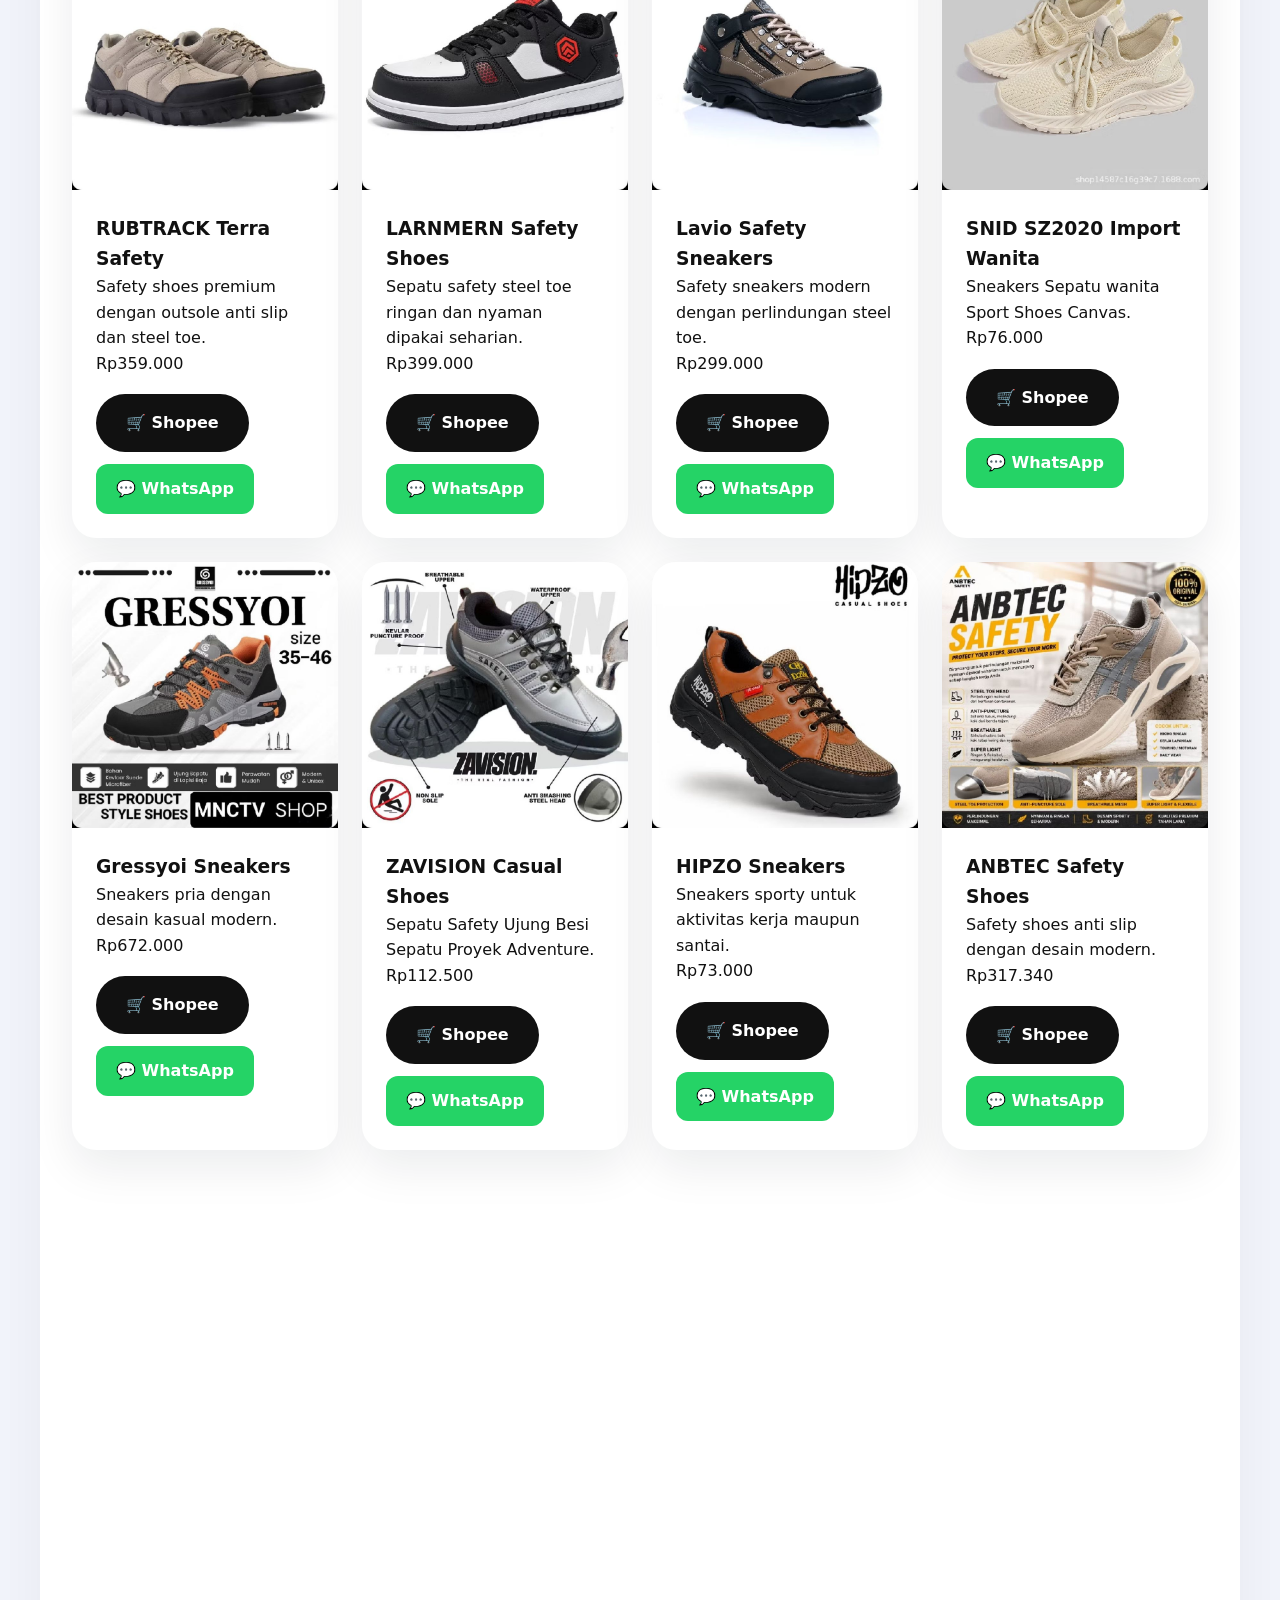
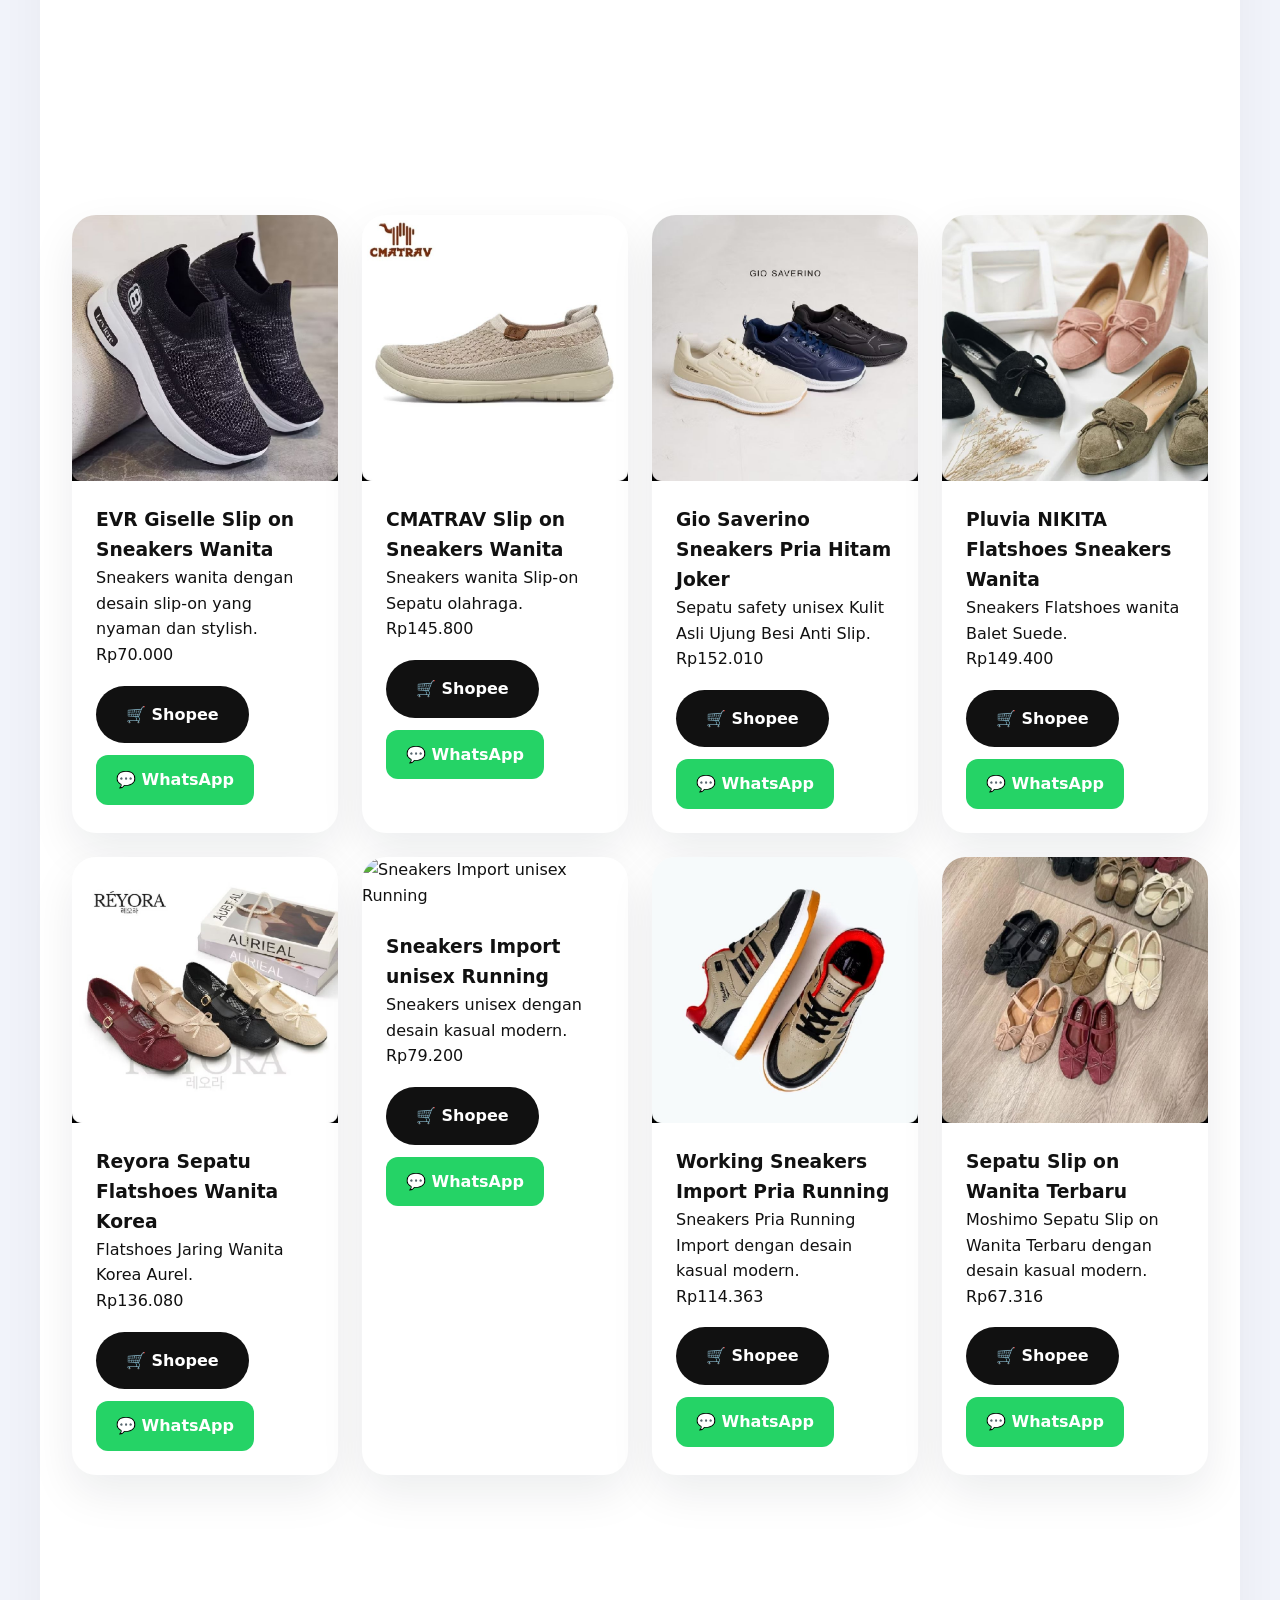
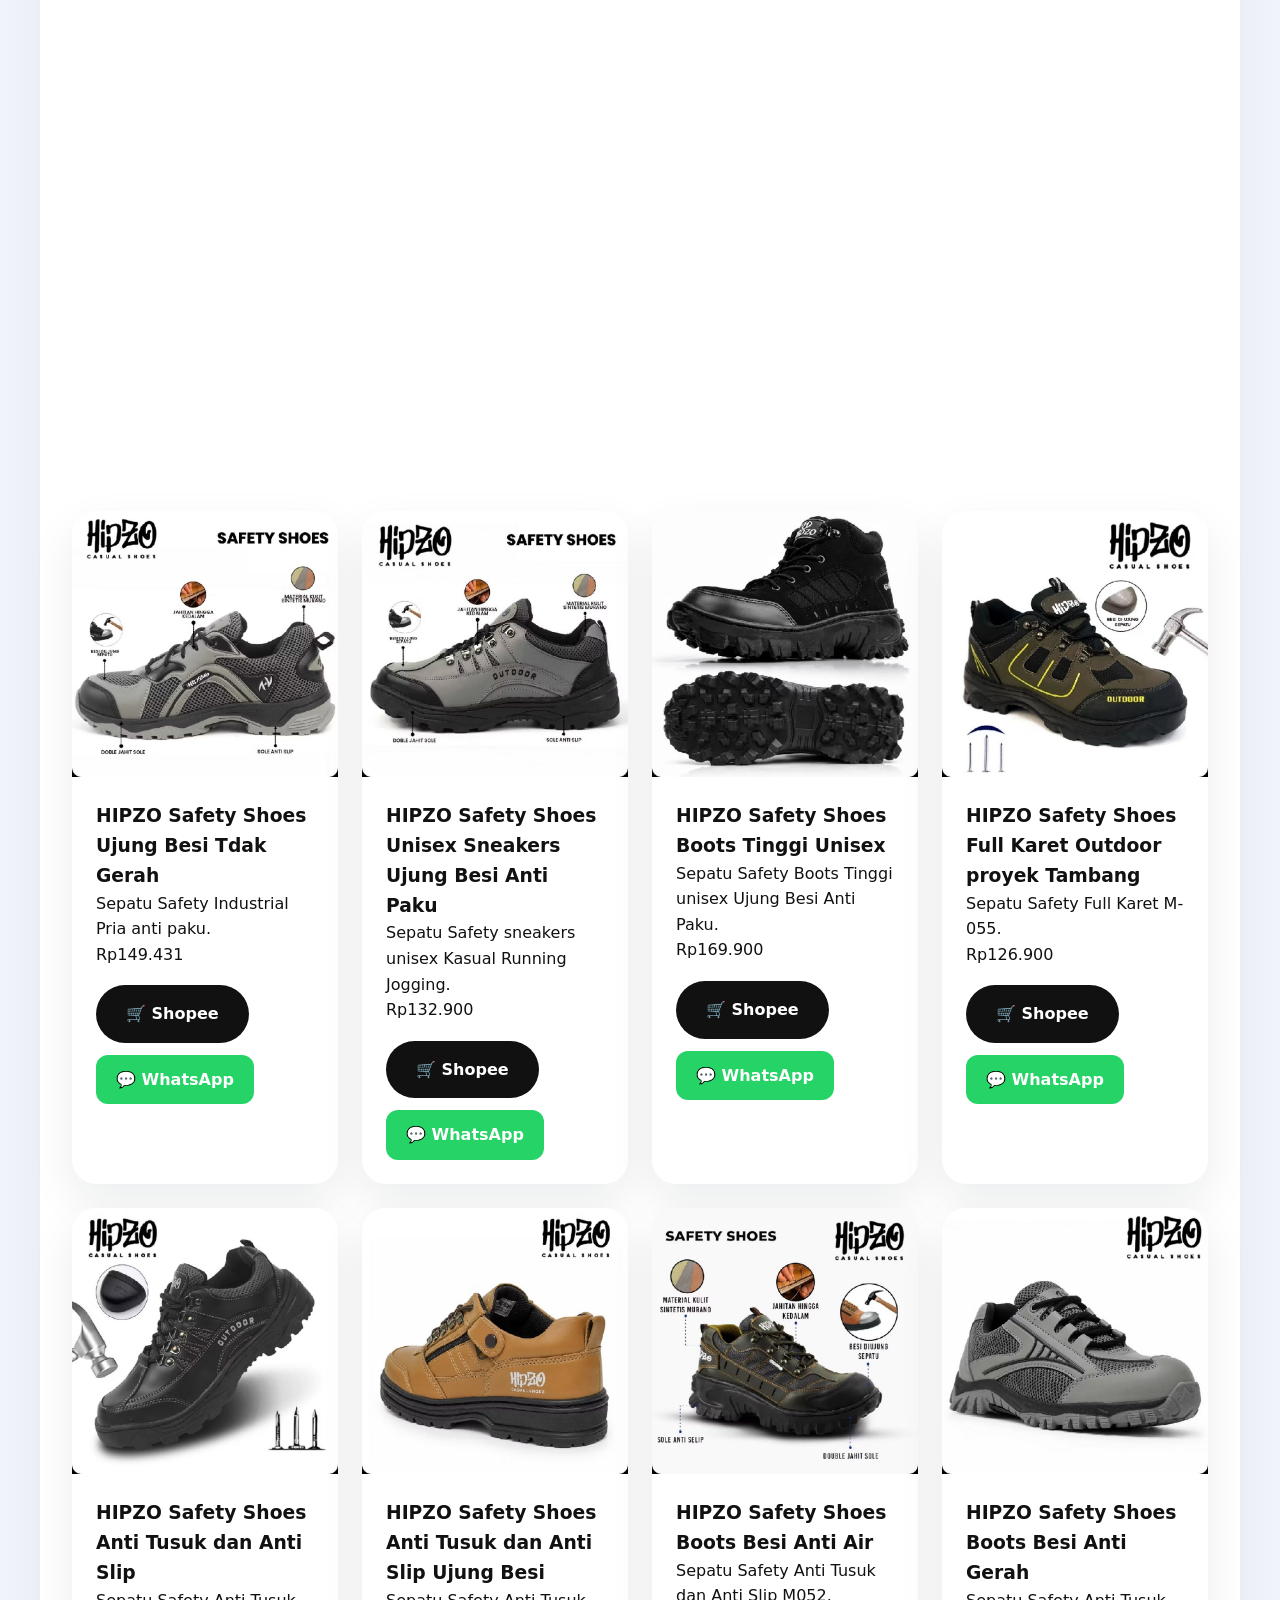
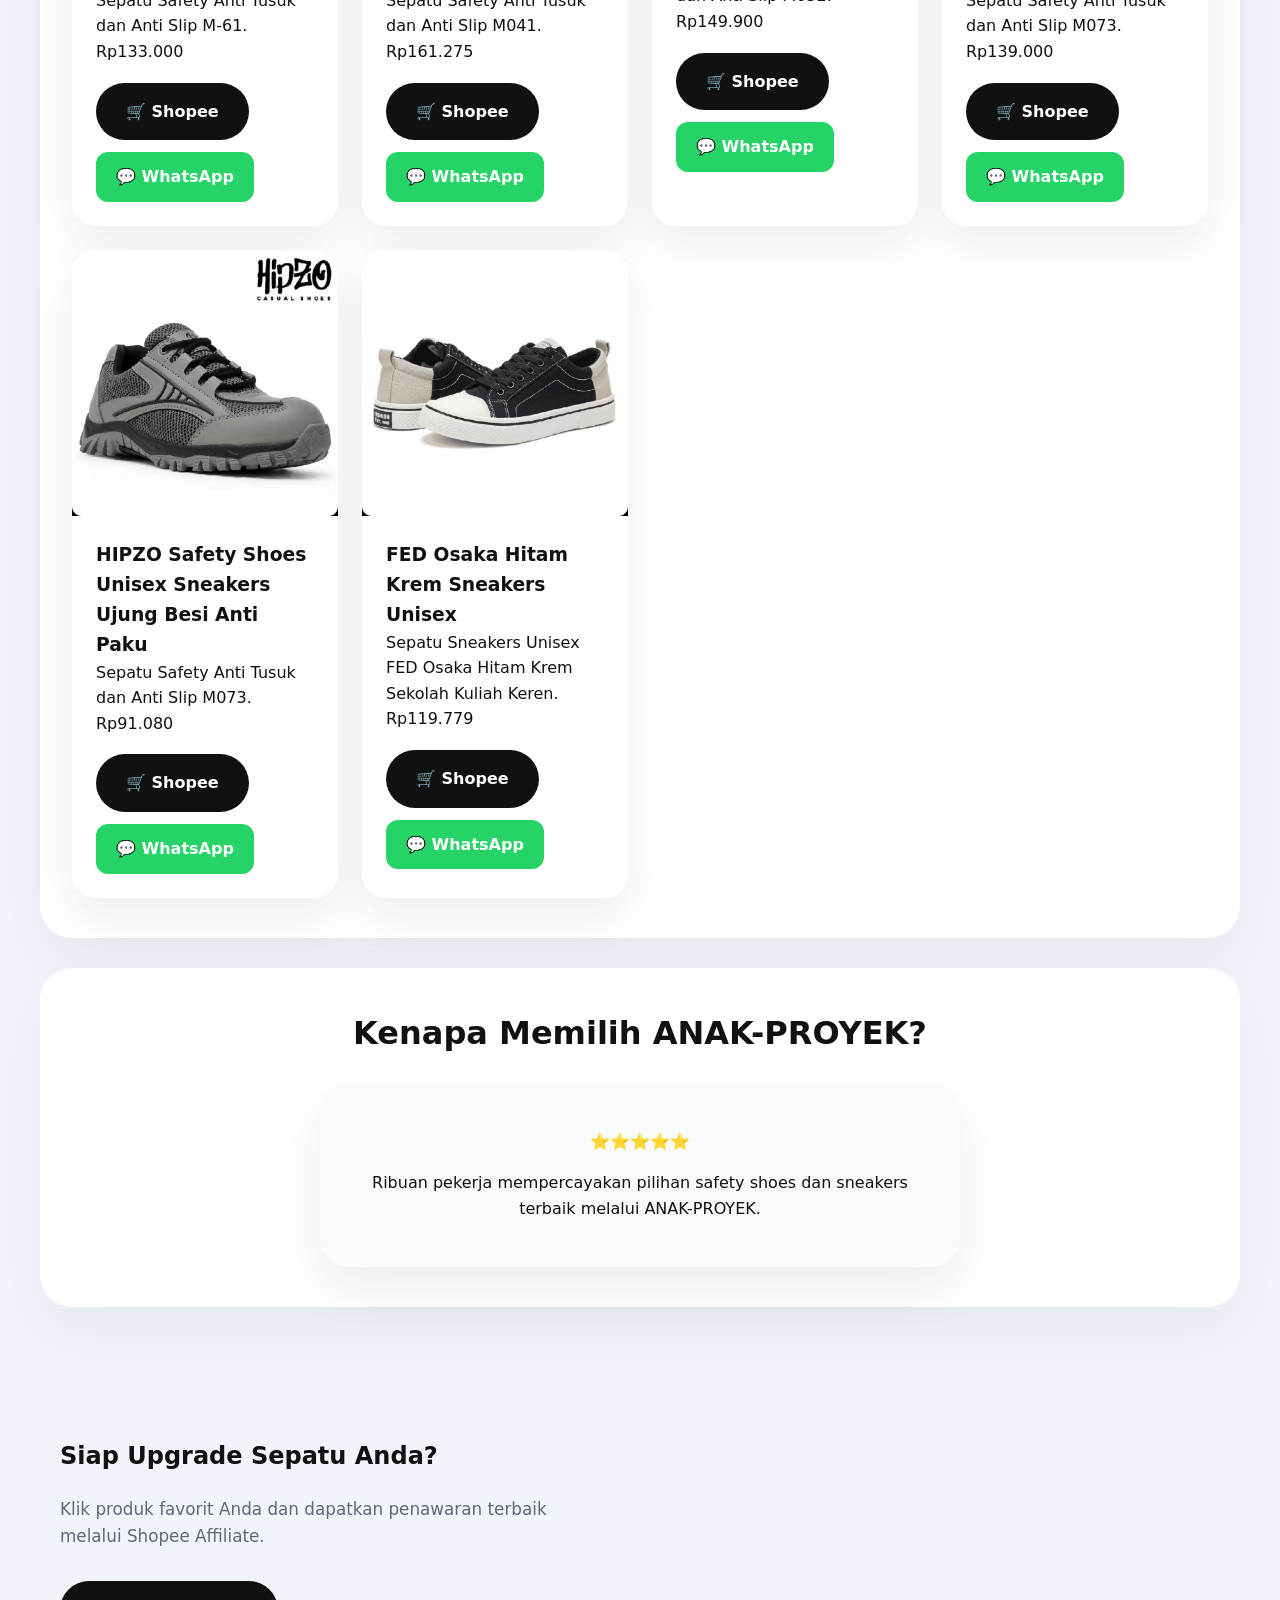
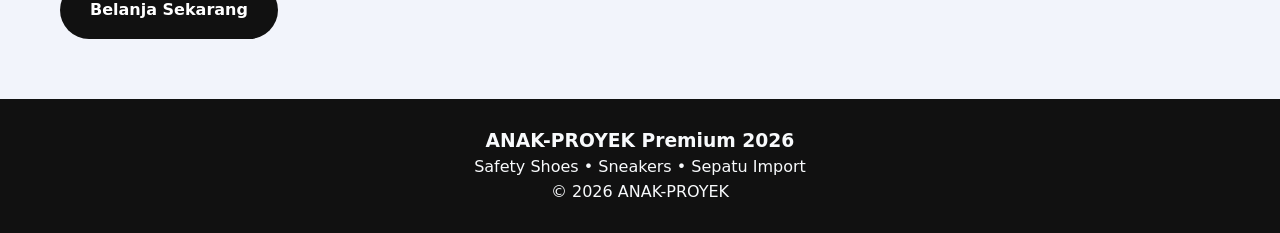
==== commit 858cdcf6: "tambahankartubesarpromo" ====
--- a/index.html
+++ b/index.html
@@ -152,6 +152,16 @@
             <option value="500000+">> Rp500.000</option>
         </select>
     </div>
+
+    <article class="featured-product">
+        <img src="assets/images/fedosaka.jpg" alt="FED Osaka Sneakers Hitam Krem">
+        <div class="featured-product-content">
+            <p class="featured-product-label">Produk unggulan Hari Ini</p>
+            <h3>🔥 FED Osaka Sneakers</h3>
+            <p>Sepatu sneakers unisex FED Osaka warna hitam krem untuk sekolah, kuliah, dan aktivitas sehari-hari.</p>
+            <a class="btn-primary" href="https://s.shopee.co.id/20u7rnFYiX" target="_blank" rel="noopener noreferrer">Lihat Produk</a>
+        </div>
+    </article>
 
     <div
         id="product-container"
--- a/style.css
+++ b/style.css
@@ -340,6 +340,63 @@
     margin:0;
 }
 
+.featured-product {
+    display:grid;
+    grid-template-columns:minmax(260px, .8fr) 1.2fr;
+    align-items:stretch;
+    margin:0 0 28px;
+    overflow:hidden;
+    border-radius:24px;
+    background:#111;
+    color:#fff;
+    box-shadow:0 18px 45px rgba(15,23,42,.14);
+}
+
+.featured-product img {
+    width:100%;
+    height:100%;
+    min-height:280px;
+    object-fit:cover;
+}
+
+.featured-product-content {
+    display:flex;
+    flex-direction:column;
+    align-items:flex-start;
+    justify-content:center;
+    padding:40px;
+}
+
+.featured-product-label {
+    margin:0 0 12px;
+    color:#fbbf24;
+    font-size:.85rem;
+    font-weight:800;
+    letter-spacing:.08em;
+    text-transform:uppercase;
+}
+
+.featured-product h3 {
+    margin:0 0 14px;
+    font-size:2rem;
+}
+
+.featured-product-content > p:not(.featured-product-label) {
+    max-width:540px;
+    margin:0 0 24px;
+    color:#d7dce5;
+    line-height:1.6;
+}
+
+.featured-product .btn-primary {
+    background:#f59e0b;
+    color:#111;
+}
+
+.featured-product .btn-primary:hover {
+    background:#fbbf24;
+}
+
 .search-box {
     width:100%;
     max-width:500px;
@@ -446,6 +503,14 @@
     .hero-stats {
         grid-template-columns:repeat(2, 1fr);
     }
+
+    .featured-product {
+        grid-template-columns:1fr;
+    }
+
+    .featured-product img {
+        height:280px;
+    }
 }
 
 @media (max-width:720px) {
@@ -485,4 +550,12 @@
         width:100%;
         max-width:100%;
     }
-}
+
+    .featured-product-content {
+        padding:28px 24px;
+    }
+
+    .featured-product h3 {
+        font-size:1.65rem;
+    }
+}
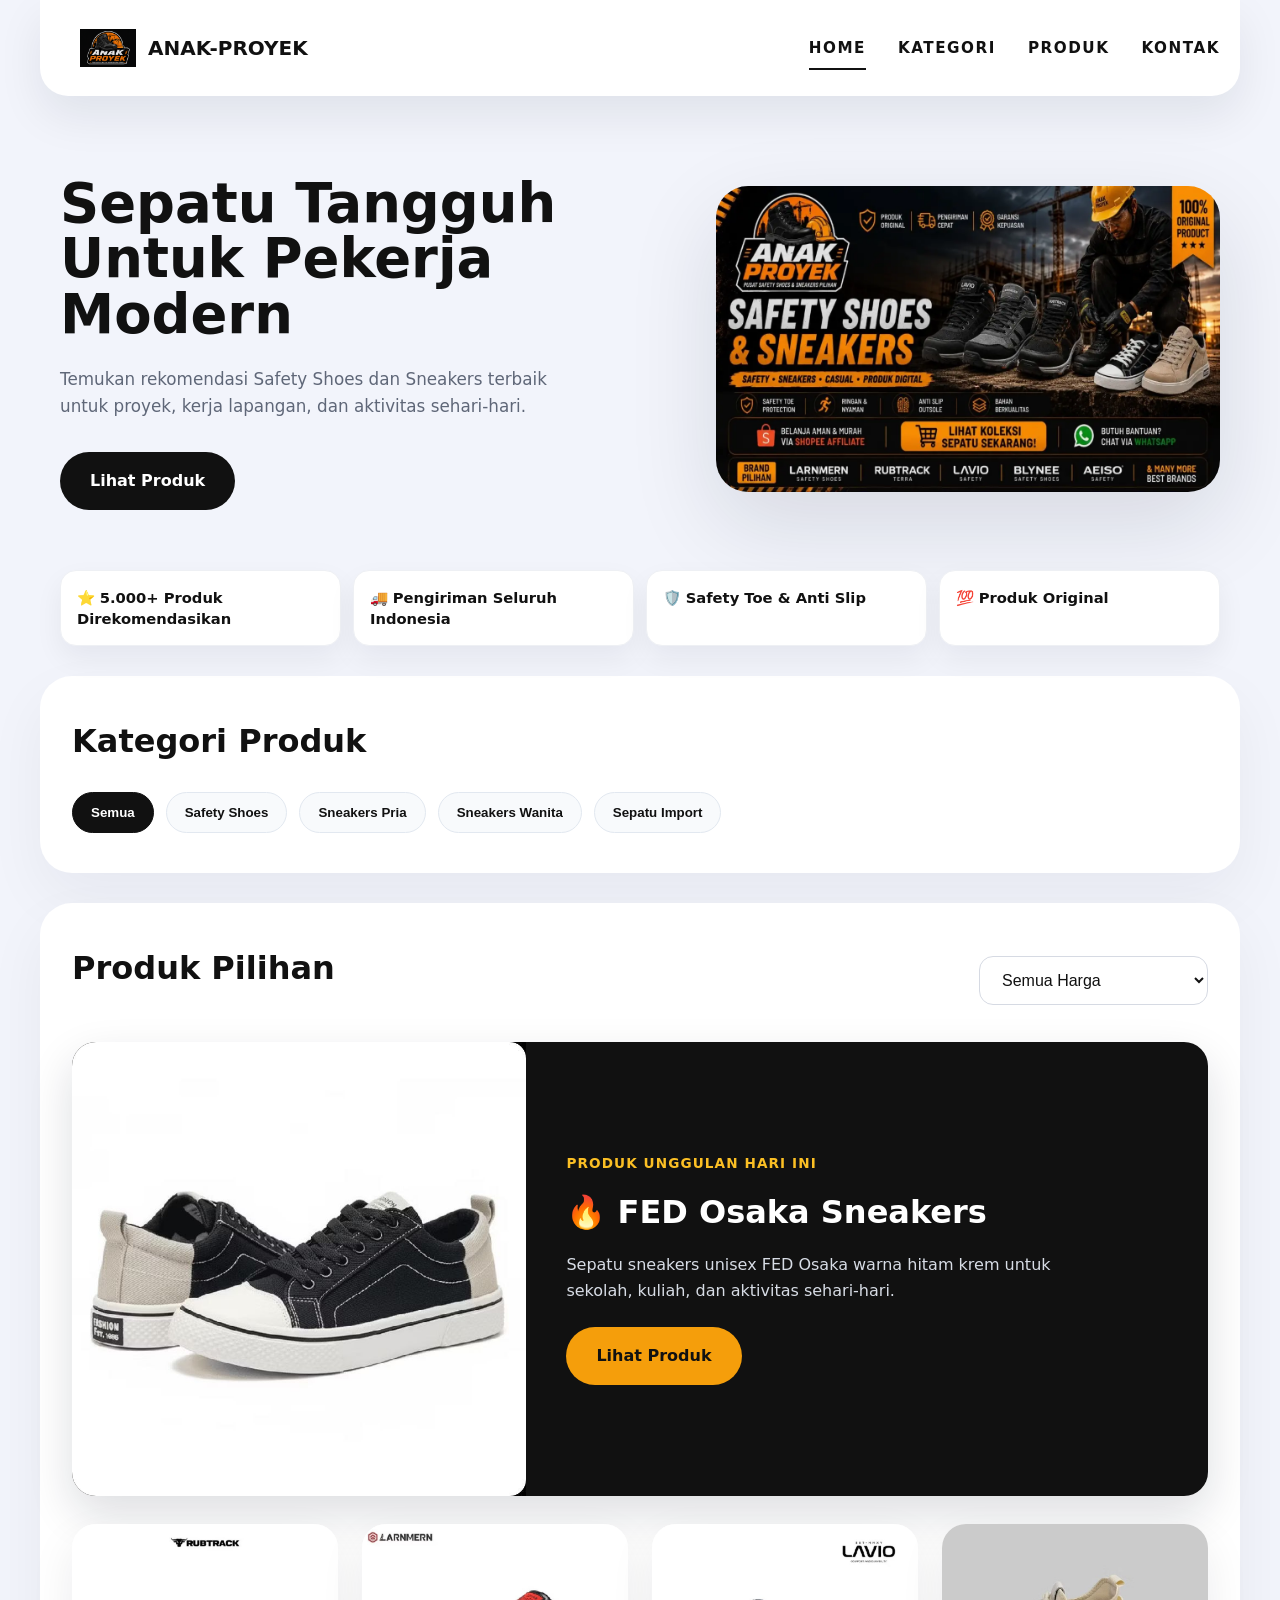
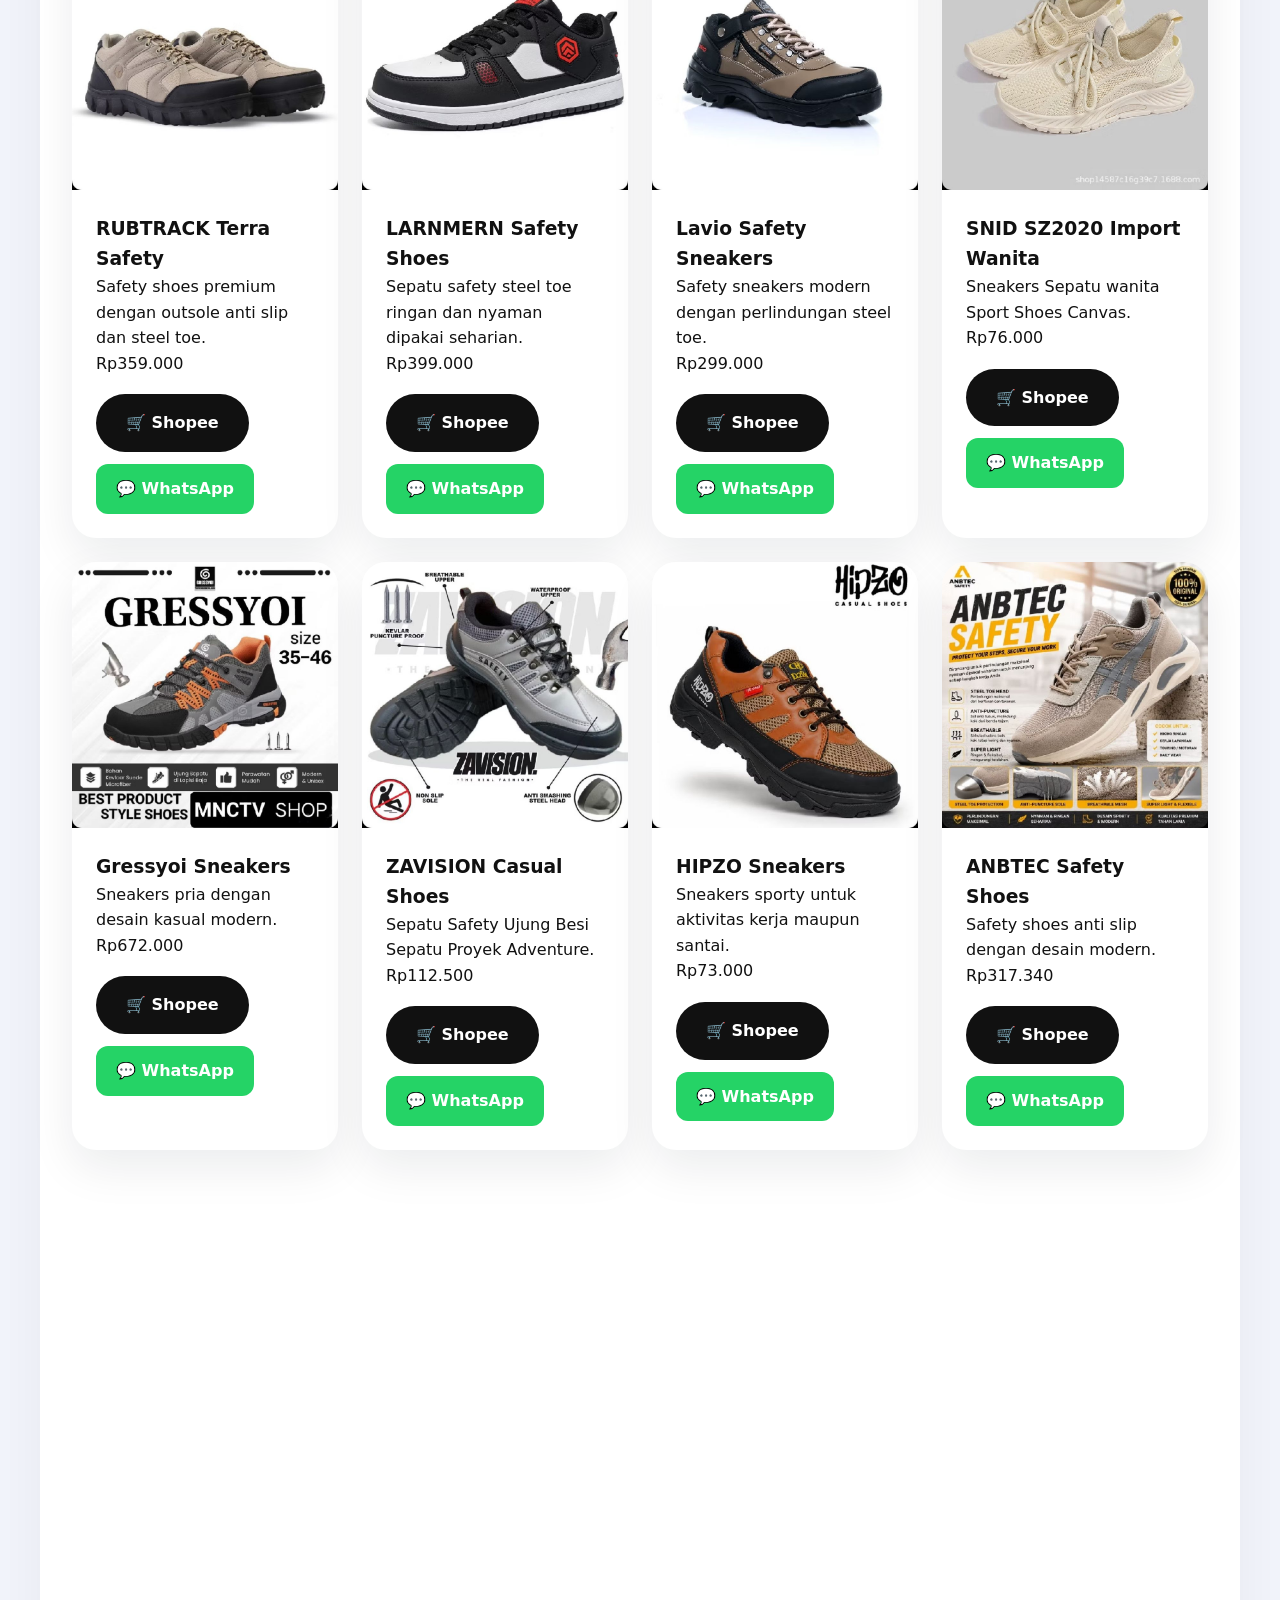
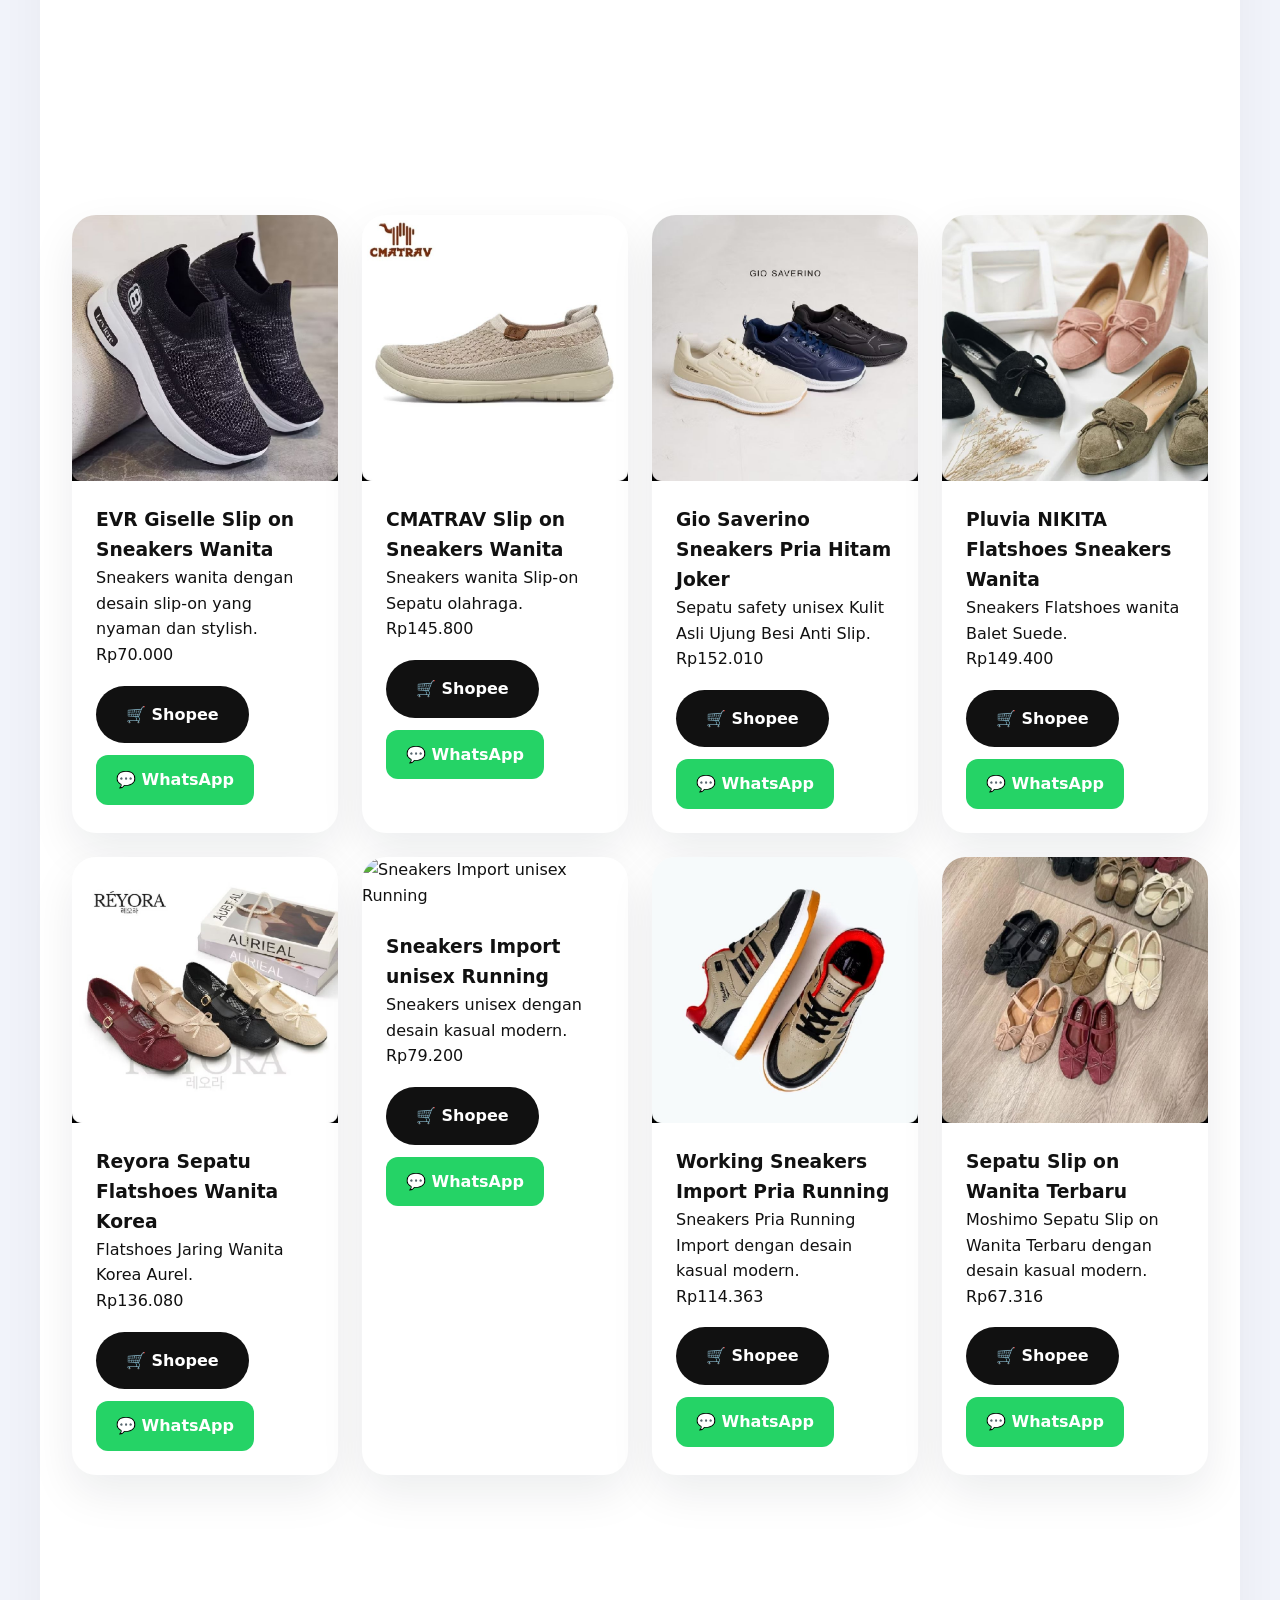
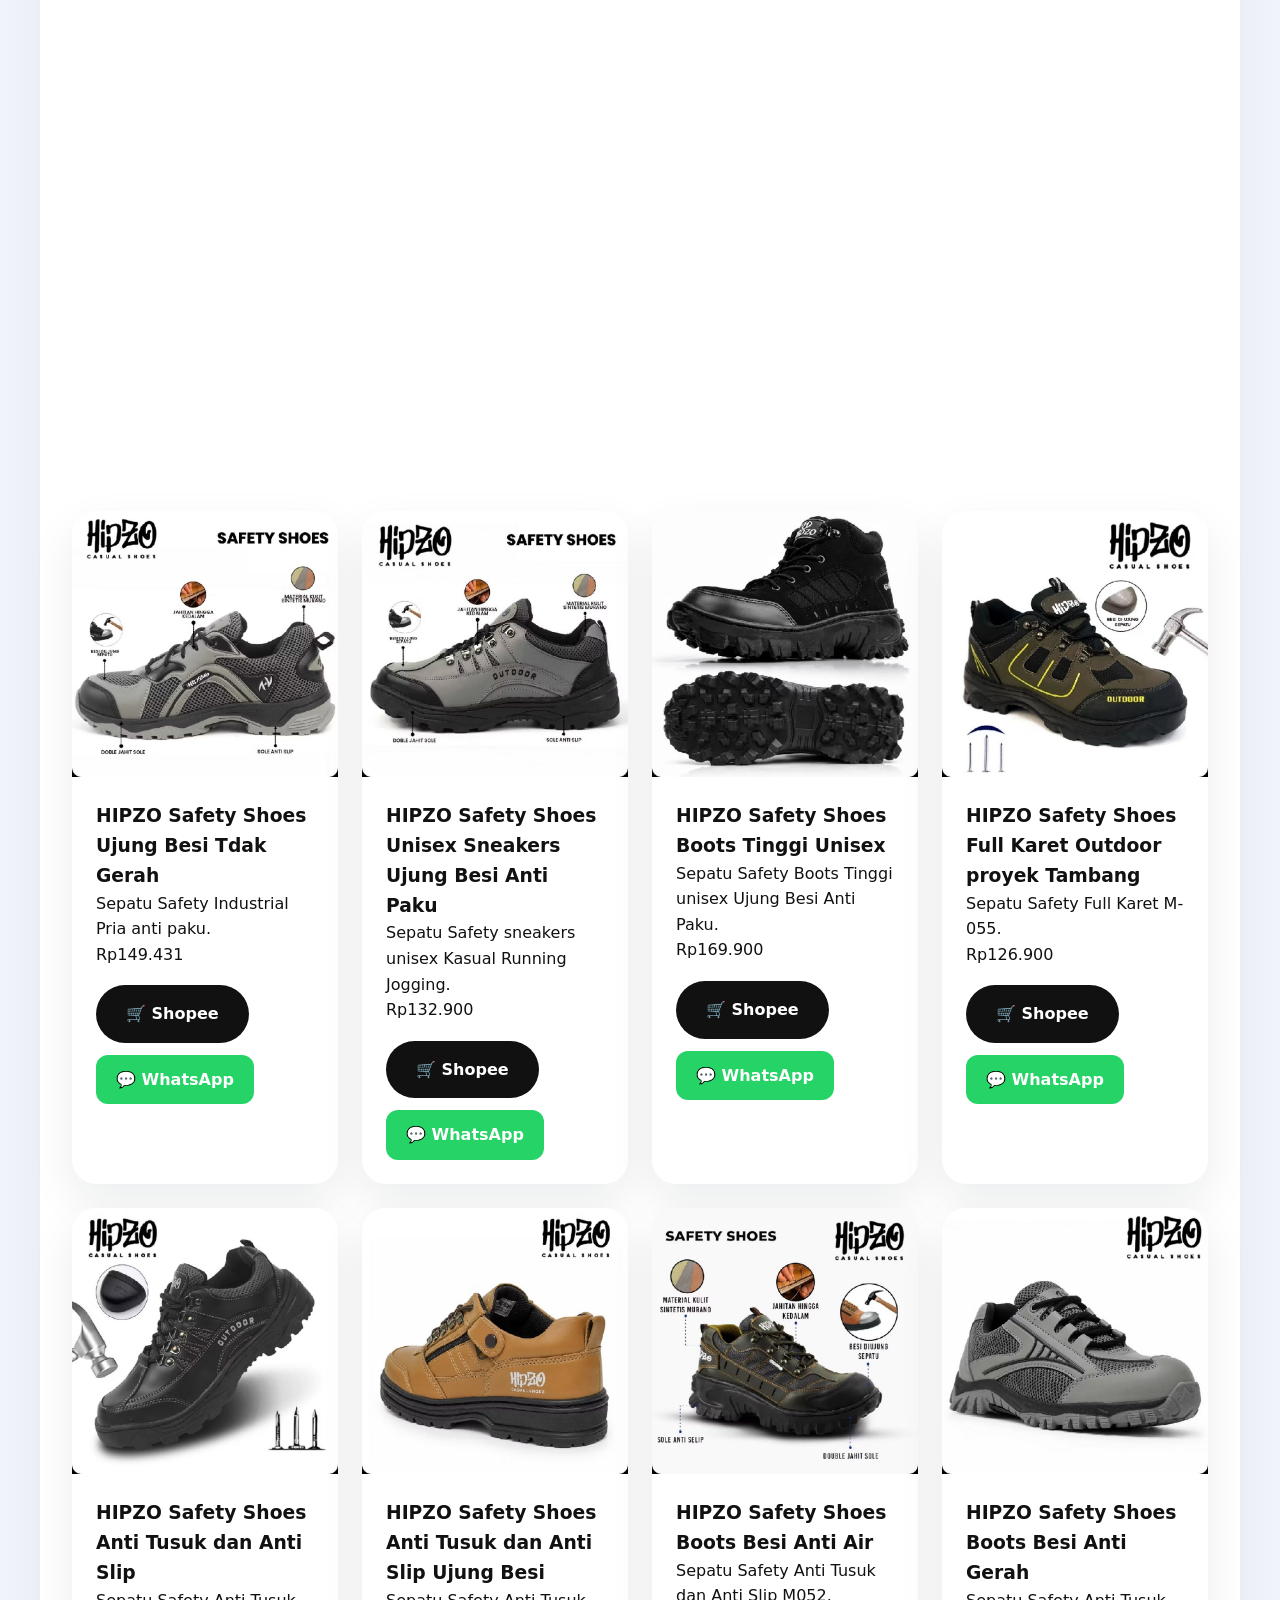
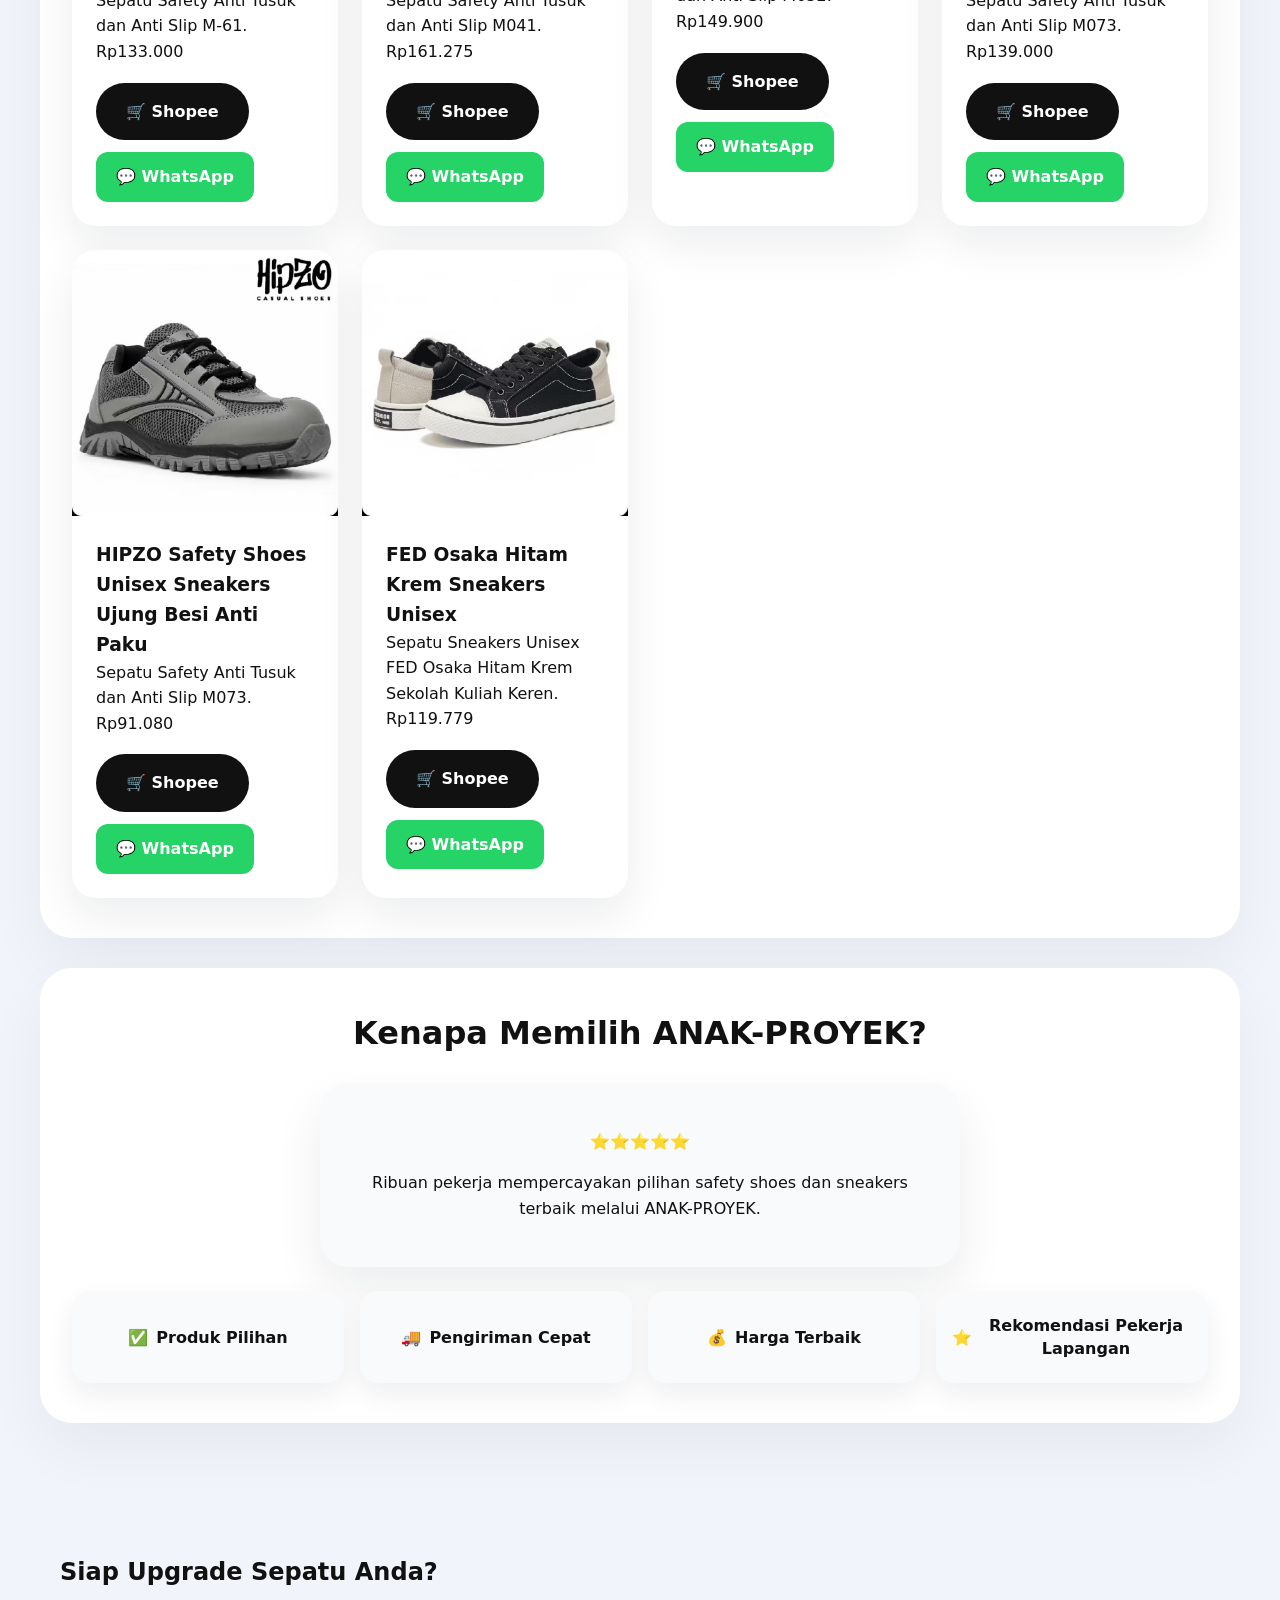
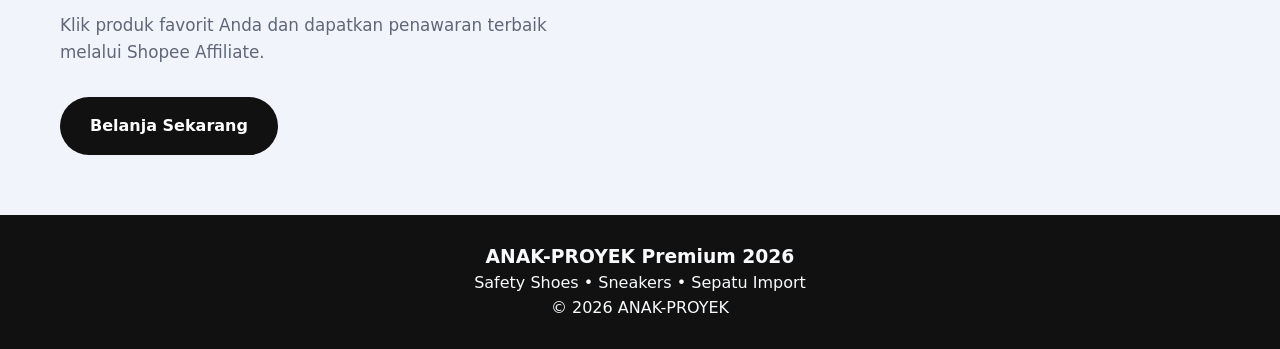
==== commit c45f56c1: "tambahkartudibawahkenapamemilihanakproyek" ====
--- a/index.html
+++ b/index.html
@@ -196,6 +196,13 @@
 
         </p>
 
+    </div>
+
+    <div class="benefit-grid">
+        <div class="benefit-card">✅ <strong>Produk Pilihan</strong></div>
+        <div class="benefit-card">🚚 <strong>Pengiriman Cepat</strong></div>
+        <div class="benefit-card">💰 <strong>Harga Terbaik</strong></div>
+        <div class="benefit-card">⭐ <strong>Rekomendasi Pekerja Lapangan</strong></div>
     </div>
 
 </section>
--- a/style.css
+++ b/style.css
@@ -473,6 +473,26 @@
     box-shadow:0 22px 48px rgba(15,23,42,.08);
 }
 
+.benefit-grid {
+    display:grid;
+    grid-template-columns:repeat(4, 1fr);
+    gap:16px;
+    margin-top:24px;
+}
+
+.benefit-card {
+    display:flex;
+    align-items:center;
+    justify-content:center;
+    gap:8px;
+    min-height:92px;
+    padding:16px;
+    border-radius:18px;
+    background:#f8fafc;
+    box-shadow:0 12px 28px rgba(15,23,42,.07);
+    line-height:1.45;
+}
+
 footer {
     background:#111;
     color:#f8fafc;
@@ -510,6 +530,10 @@
 
     .featured-product img {
         height:280px;
+    }
+
+    .benefit-grid {
+        grid-template-columns:repeat(2, 1fr);
     }
 }
 
@@ -558,4 +582,8 @@
     .featured-product h3 {
         font-size:1.65rem;
     }
-}
+
+    .benefit-grid {
+        grid-template-columns:1fr;
+    }
+}
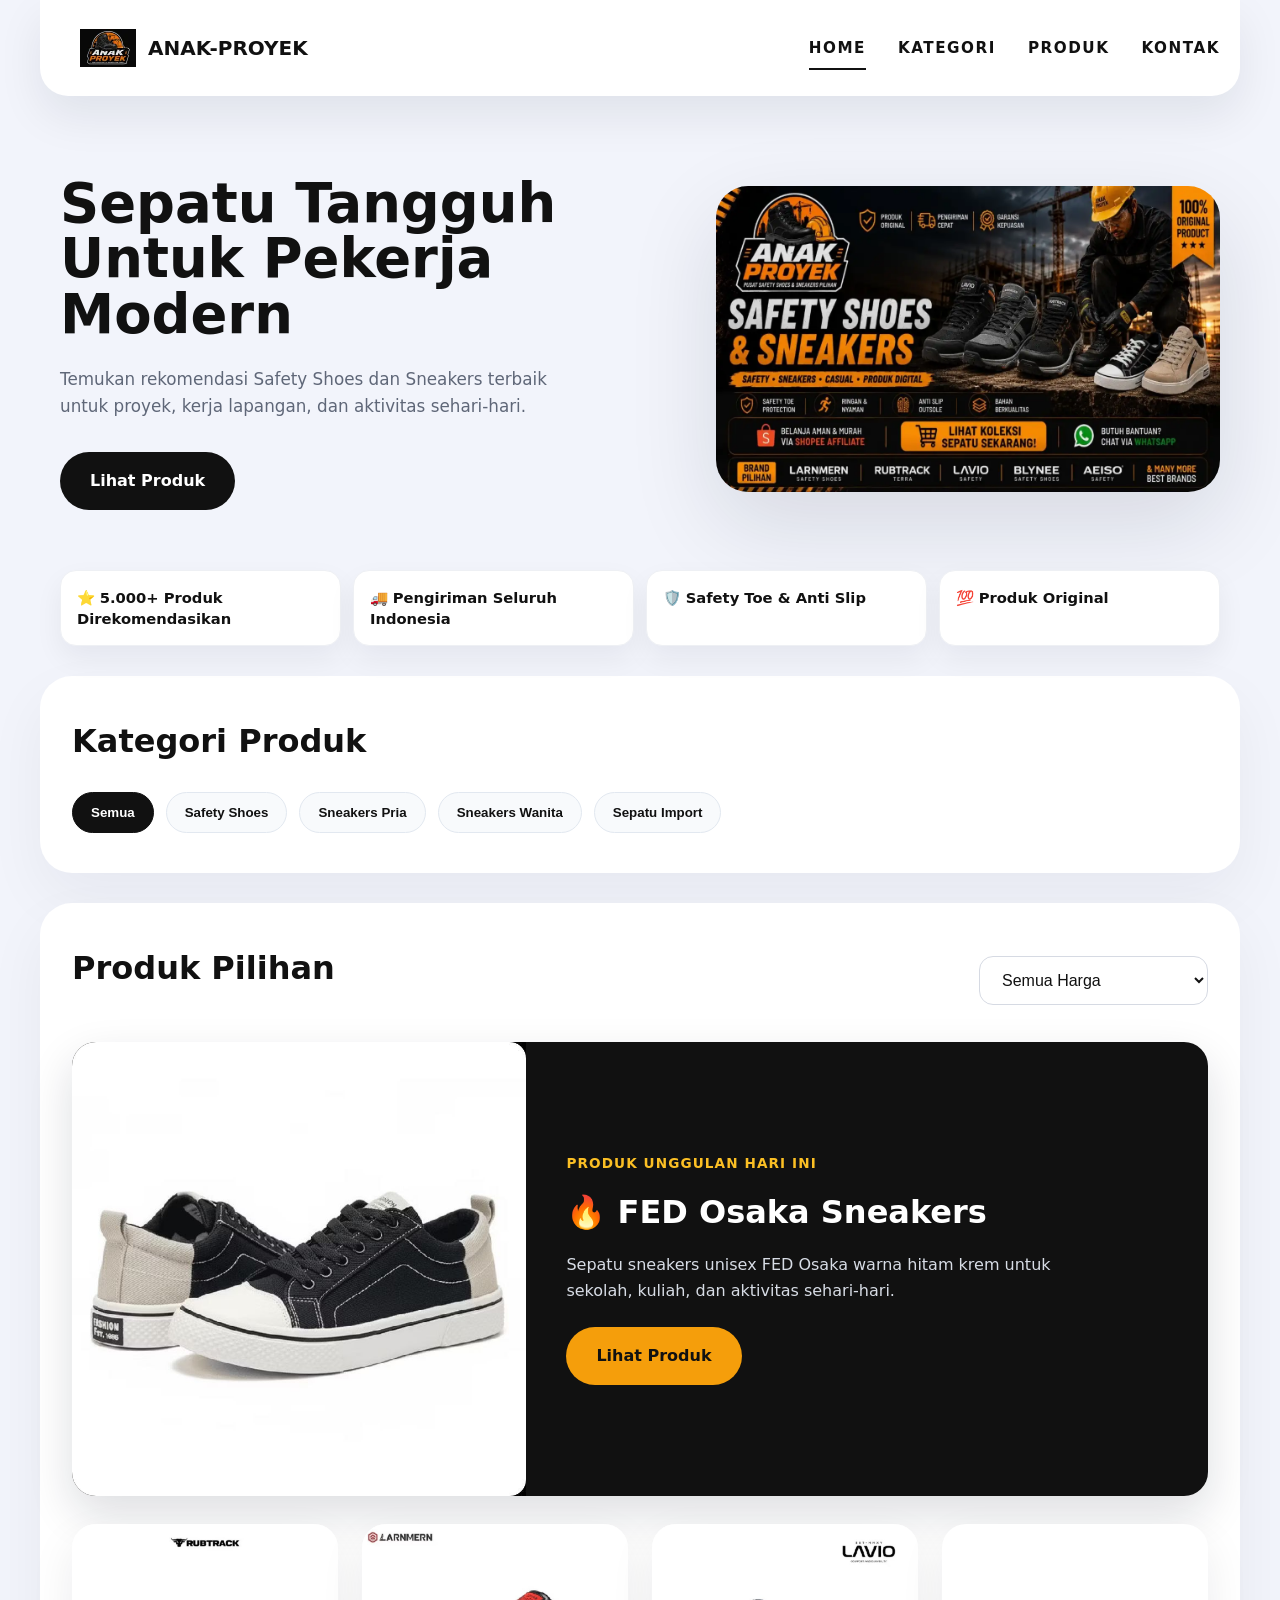
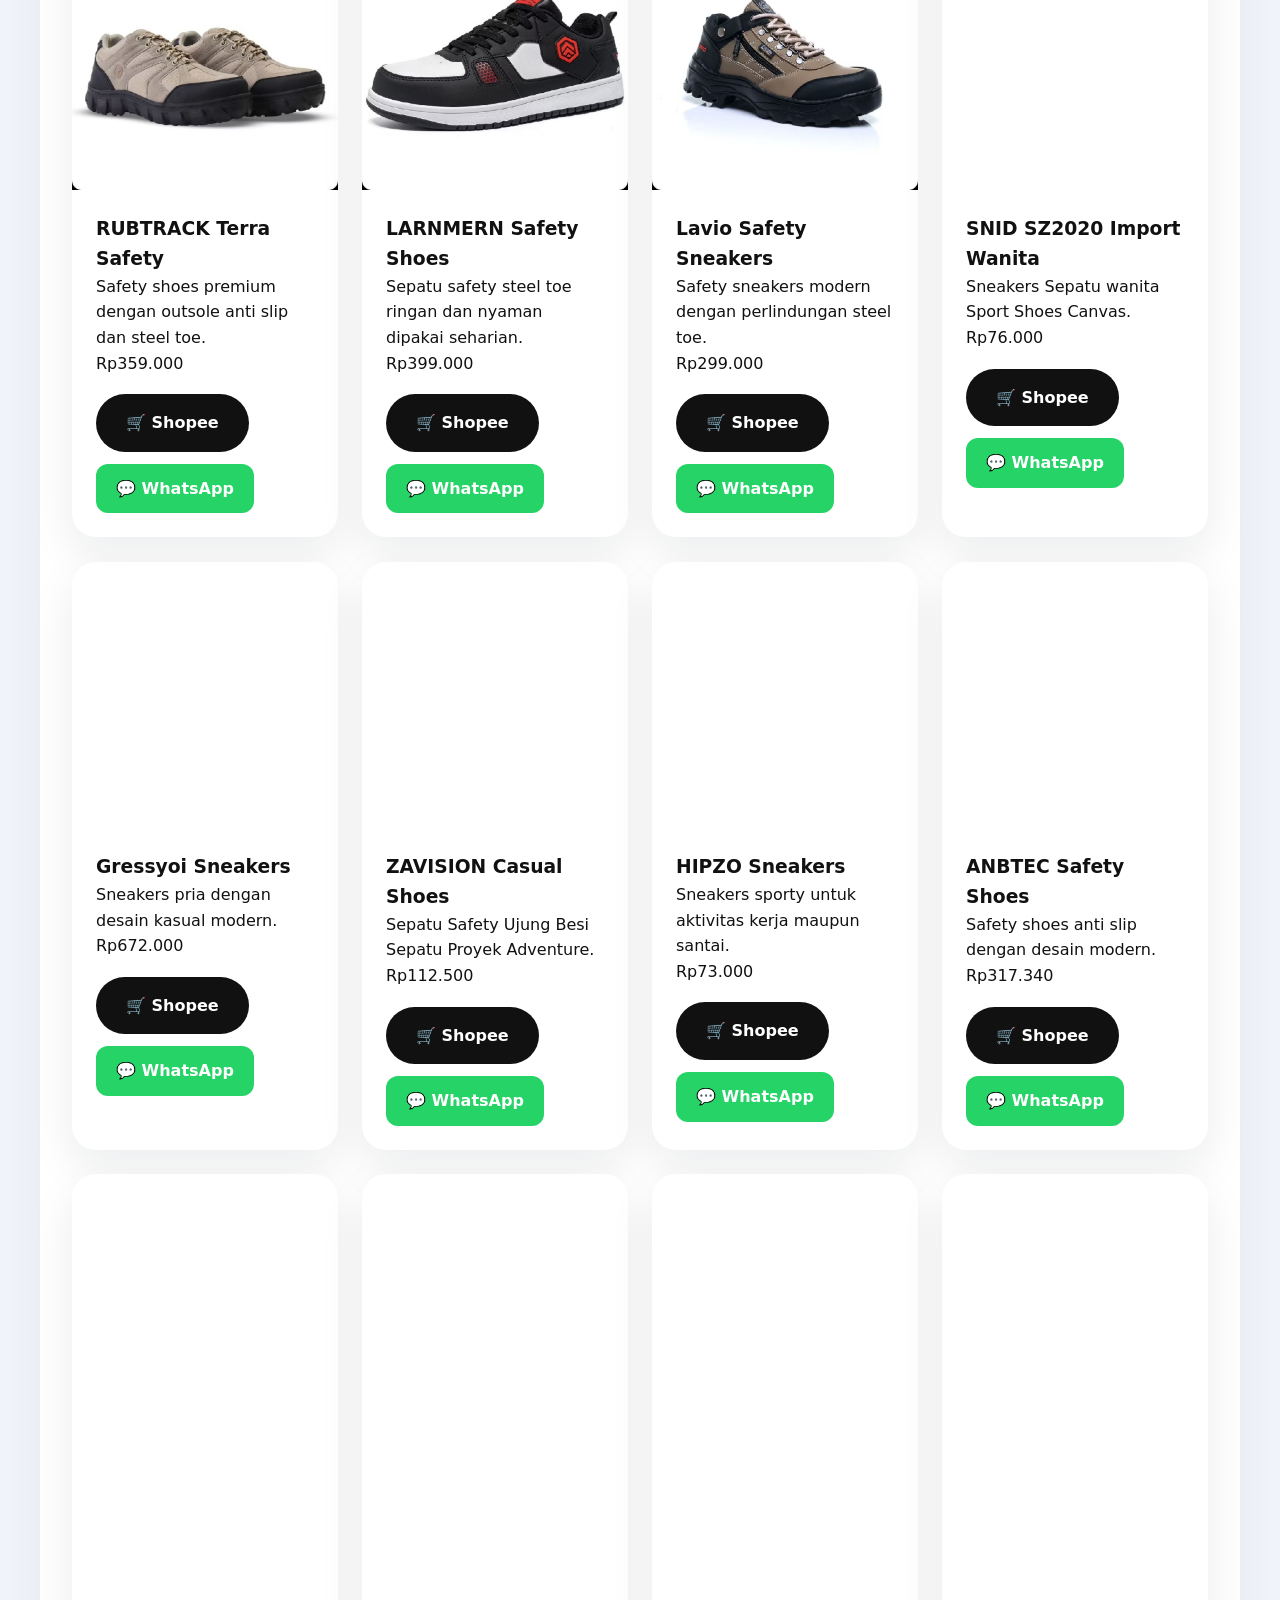
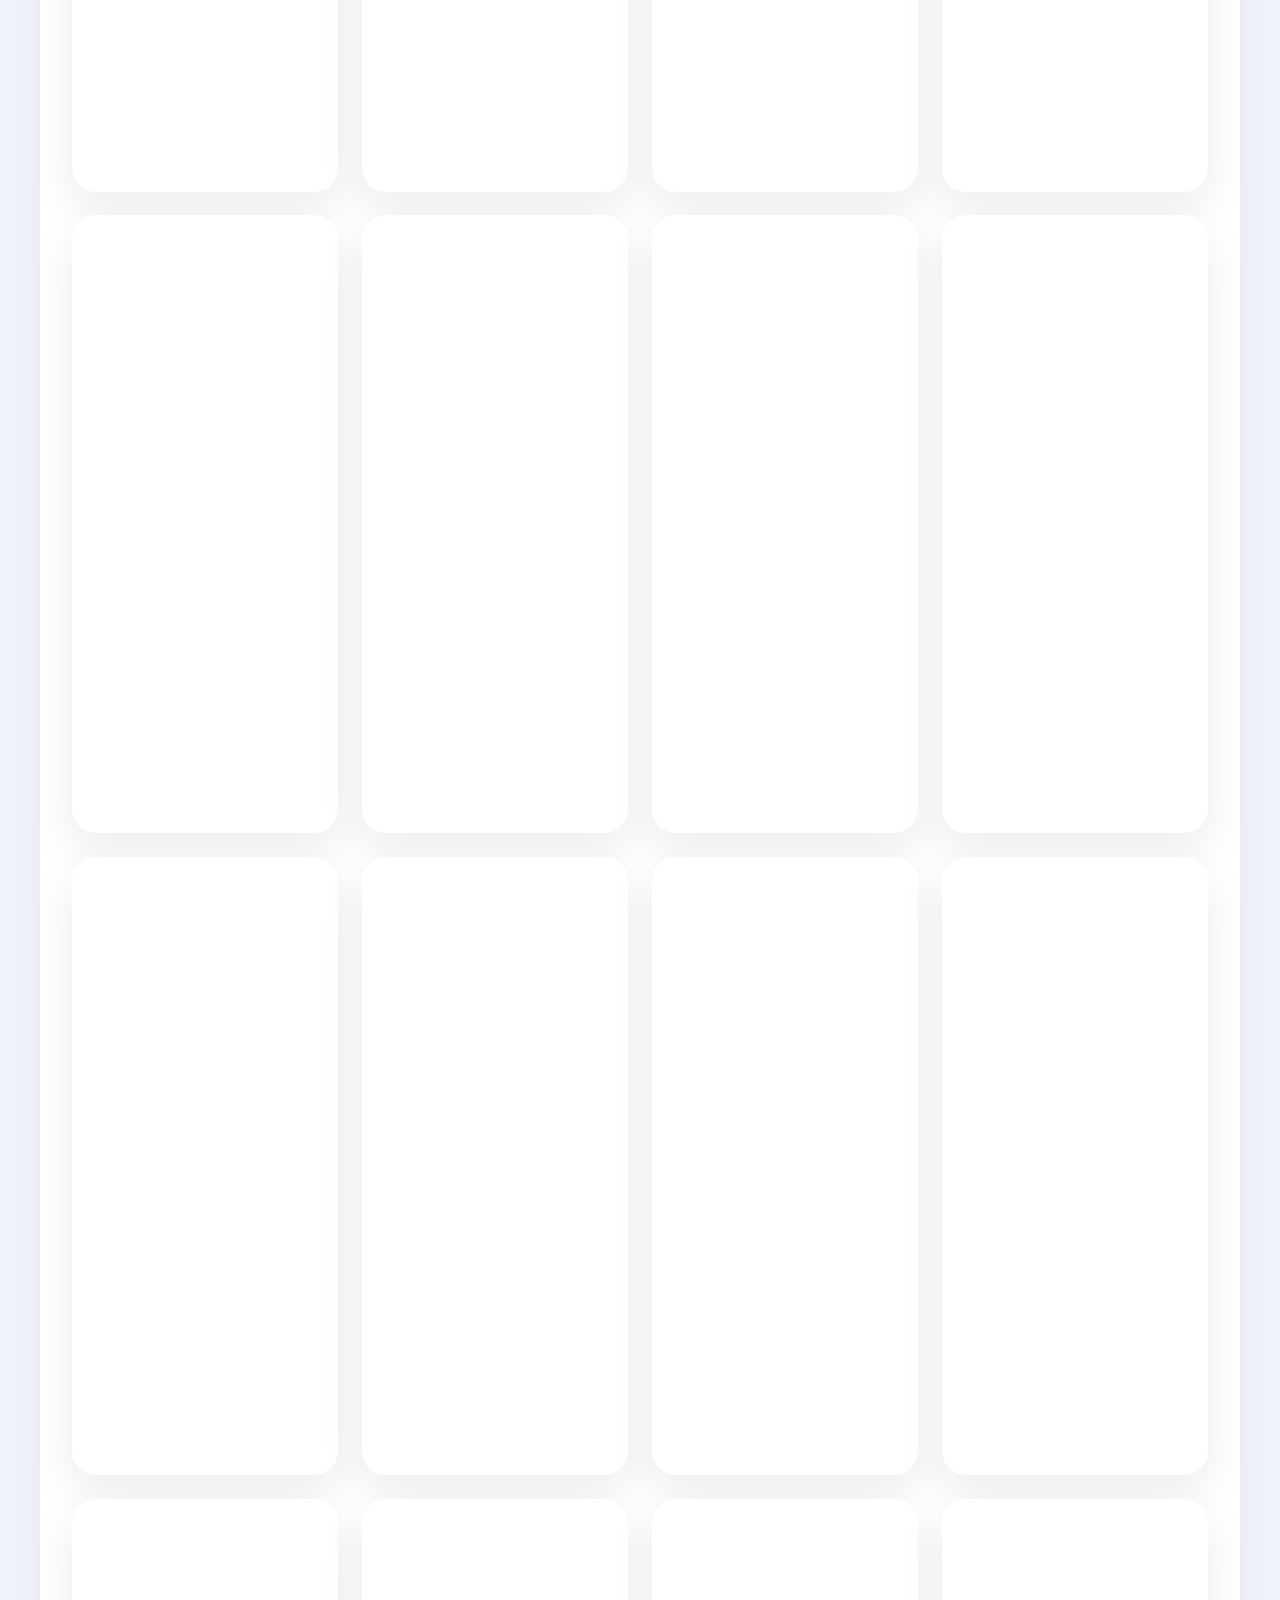
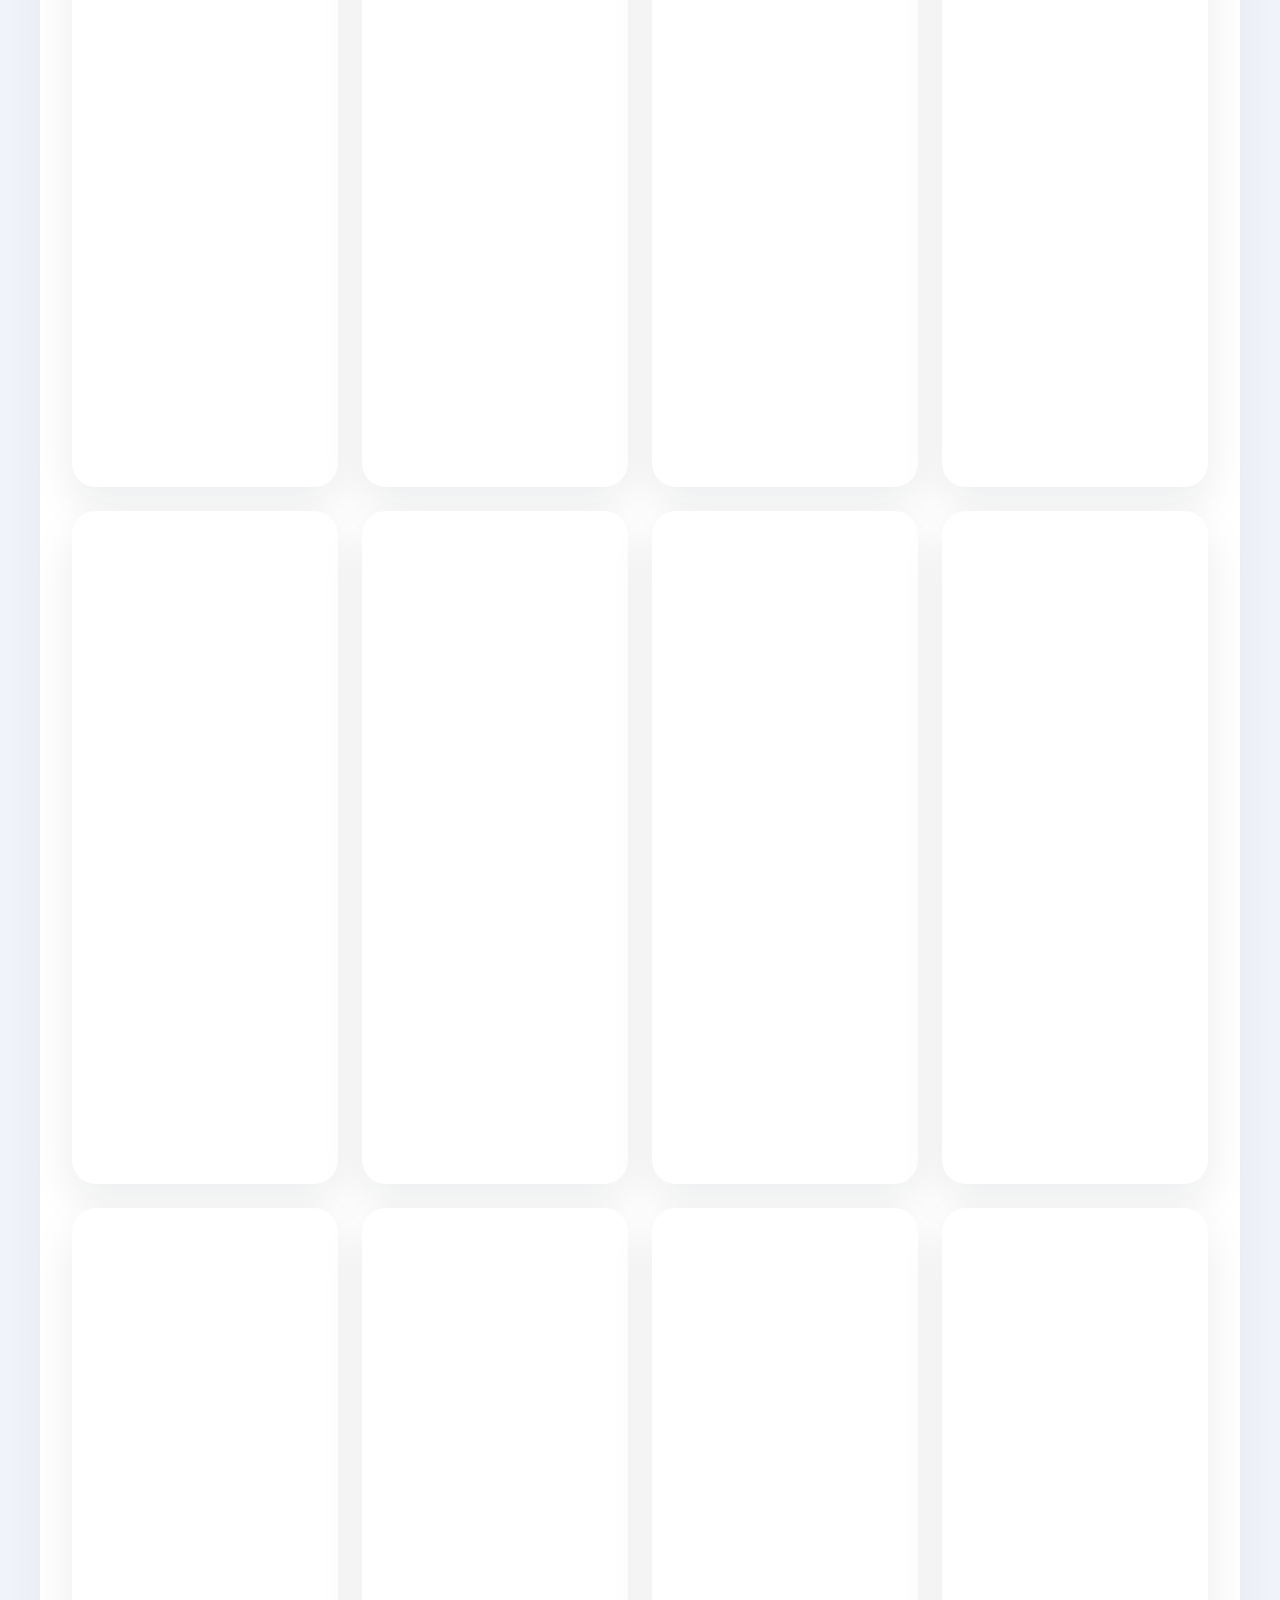
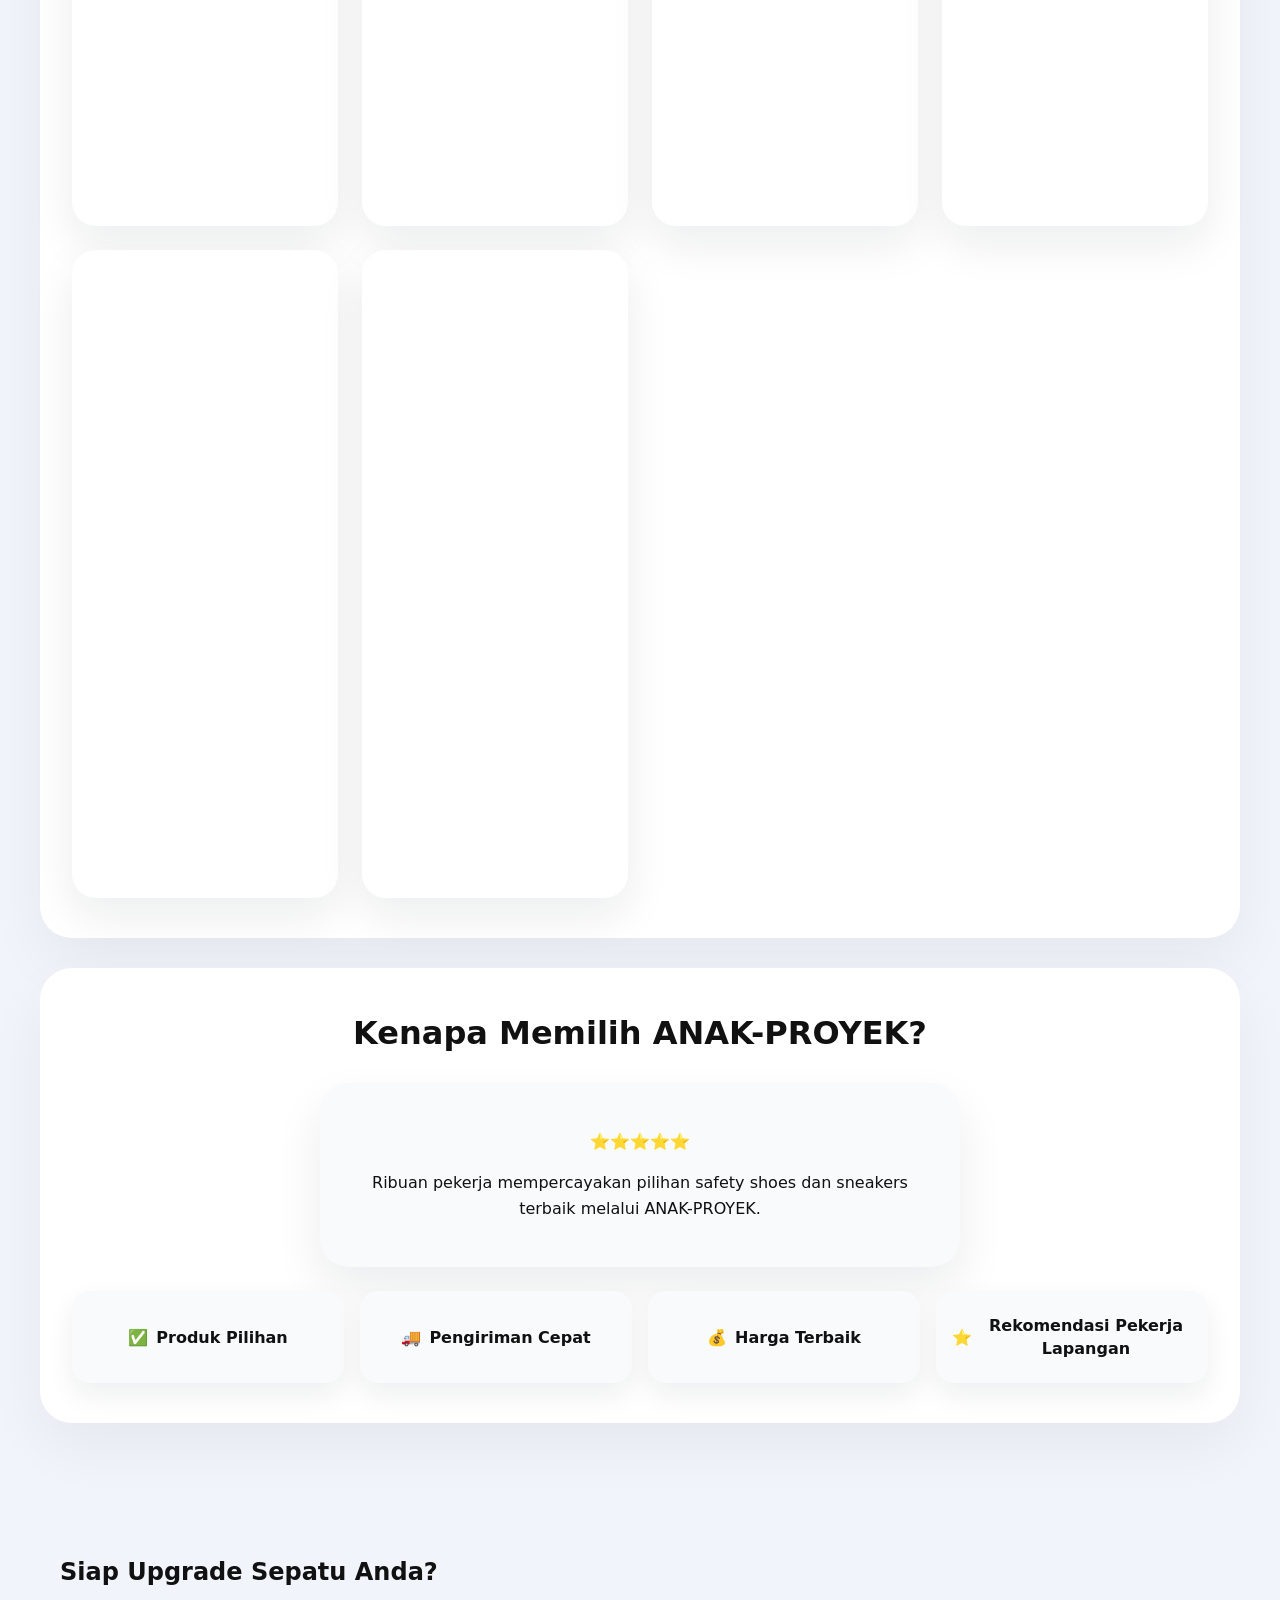
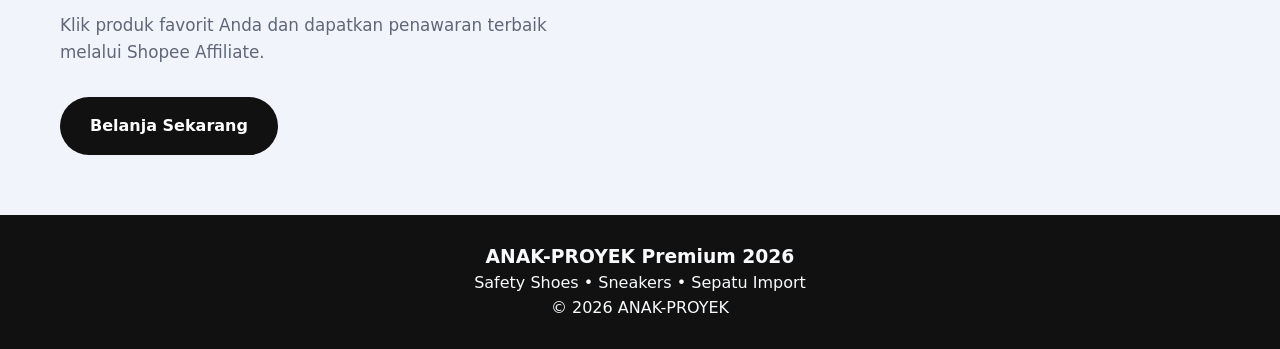
==== commit 5a065f6e: "optimasisemuaelementagarlebihringan" ====
--- a/index.html
+++ b/index.html
@@ -14,10 +14,8 @@
     <meta name="theme-color" content="#ff6b00">
 
     <link rel="manifest" href="manifest.json">
-    <meta http-equiv="Cache-Control" content="no-cache, no-store, must-revalidate">
-    <meta http-equiv="Pragma" content="no-cache">
-    <meta http-equiv="Expires" content="0">
     <link rel="icon" href="assets/icons/favicon.ico">
+    <link rel="preload" as="image" href="assets/images/worker-safety.webp" type="image/webp" fetchpriority="high">
     <link rel="stylesheet" href="style.css">
 
 </head>
@@ -28,7 +26,7 @@
 
     <div class="Logo">
 
-        <img src="assets/images/logo-anak-proyek.jpg" alt="ANAK PROYEK">
+        <img src="assets/images/logo-anak-proyek.webp" alt="ANAK PROYEK" width="56" height="56" decoding="async">
 
         <span>ANAK-PROYEK</span>
 
@@ -80,7 +78,7 @@
     <div class="hero-image">
 
         <img src="assets/images/worker-safety.webp"
-             alt="Safety Shoes">
+             alt="Safety Shoes" width="1200" height="728" fetchpriority="high" decoding="async">
 
     </div>
 
@@ -154,7 +152,7 @@
     </div>
 
     <article class="featured-product">
-        <img src="assets/images/fedosaka.jpg" alt="FED Osaka Sneakers Hitam Krem">
+        <img src="assets/images/fedosaka.jpg" alt="FED Osaka Sneakers Hitam Krem" loading="lazy" decoding="async">
         <div class="featured-product-content">
             <p class="featured-product-label">Produk unggulan Hari Ini</p>
             <h3>🔥 FED Osaka Sneakers</h3>
@@ -266,27 +264,7 @@
 
 </footer>
 
-<script src="script.js?v=1"></script>
-
-<script>
-
-if ("serviceWorker" in navigator) {
-    if (window.location.hostname === "localhost" || window.location.hostname === "127.0.0.1") {
-        navigator.serviceWorker.getRegistrations().then(registrations => {
-            registrations.forEach(registration => {
-                registration.unregister();
-            });
-        }).catch(err => {
-            console.log('SW unregister failed', err);
-        });
-    } else {
-        window.addEventListener("load", () => {
-            navigator.serviceWorker.register("service-worker.js");
-        });
-    }
-}
-
-</script>
+<script src="script.js" defer></script>
 
 </body>
 
--- a/style.css
+++ b/style.css
@@ -73,26 +73,14 @@
     margin:0;
 }
 
-.product-card{
-    background:#fff;
-    border-radius:24px;
-    overflow:hidden;
-    box-shadow:0 16px 40px rgba(0,0,0,.08);
-    display:flex;
-    flex-direction:column;
-}
-
 .product-card img{
     width:100%;
+    aspect-ratio:1 / 1;
     height:auto;
     display:block;
     object-fit:cover;
 }
 
-.product-content{
-    padding:24px;
-}
-
 .hero-controls{
     display:flex;
     flex-direction:column;
@@ -109,46 +97,6 @@
     margin:0;
 }
 
-.search-box{
-
-width:100%;
-max-width:500px;
-display:block;
-margin:0 auto 30px;
-padding:14px 18px;
-border-radius:12px;
-border:1px solid #ddd;
-font-size:16px;
-
-}
-
-.product-actions{
-
-display:flex;
-gap:10px;
-margin-top:15px;
-flex-wrap:wrap;
-
-}
-
-.btn-secondary{
-
-display:inline-block;
-padding:12px 20px;
-background:#25D366;
-color:#fff;
-border-radius:10px;
-font-weight:600;
-text-decoration:none;
-
-}
-
-.btn-secondary:hover{
-
-background:#1ebe5d;
-
-}
-
 .reveal{
 
 opacity:0;
@@ -190,7 +138,7 @@
 body {
     margin:0;
     min-height:100vh;
-    font-family:Inter, system-ui, -apple-system, BlinkMacSystemFont, "Segoe UI", sans-serif;
+    font-family:system-ui, -apple-system, BlinkMacSystemFont, "Segoe UI", sans-serif;
     color:#111;
     background:#f2f4fb;
     line-height:1.6;
@@ -422,6 +370,8 @@
     display:flex;
     flex-direction:column;
     transition:transform .25s ease, box-shadow .25s ease;
+    content-visibility:auto;
+    contain-intrinsic-size:auto 440px;
 }
 
 .product-card:hover {
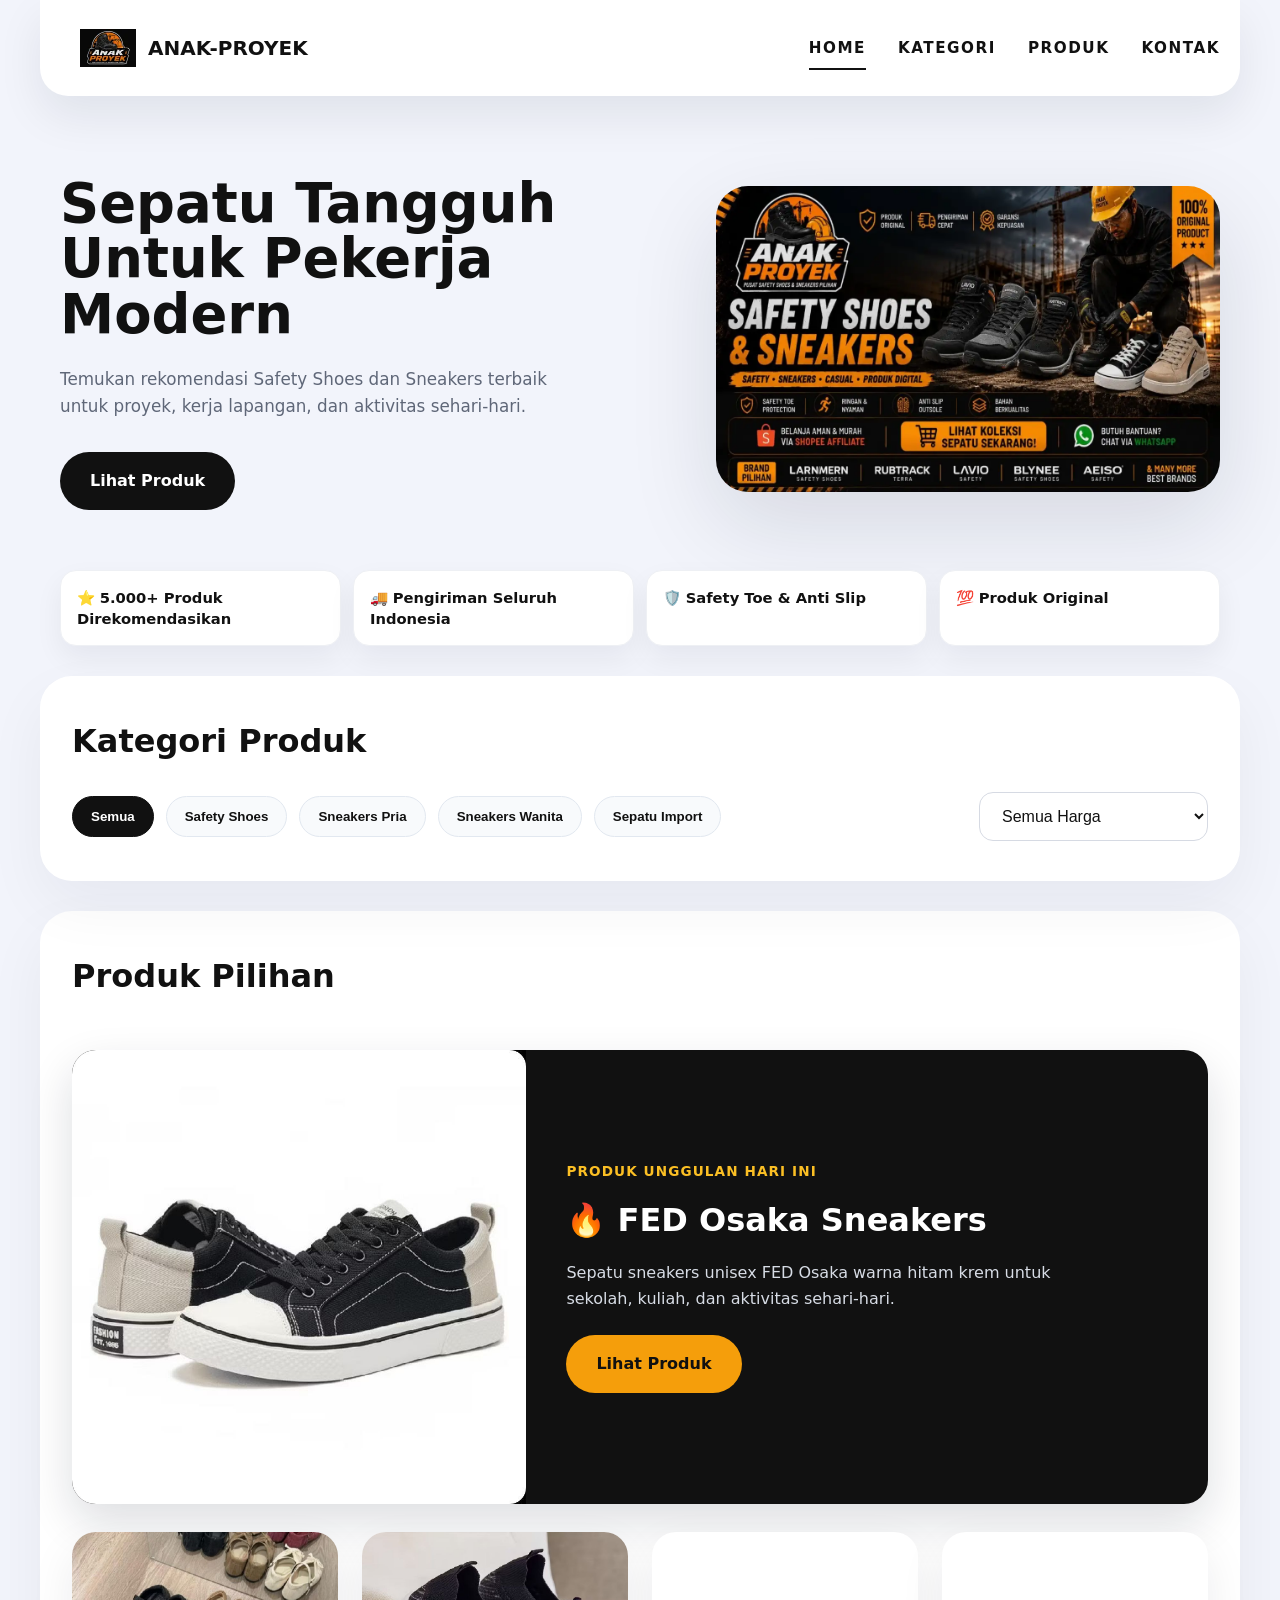
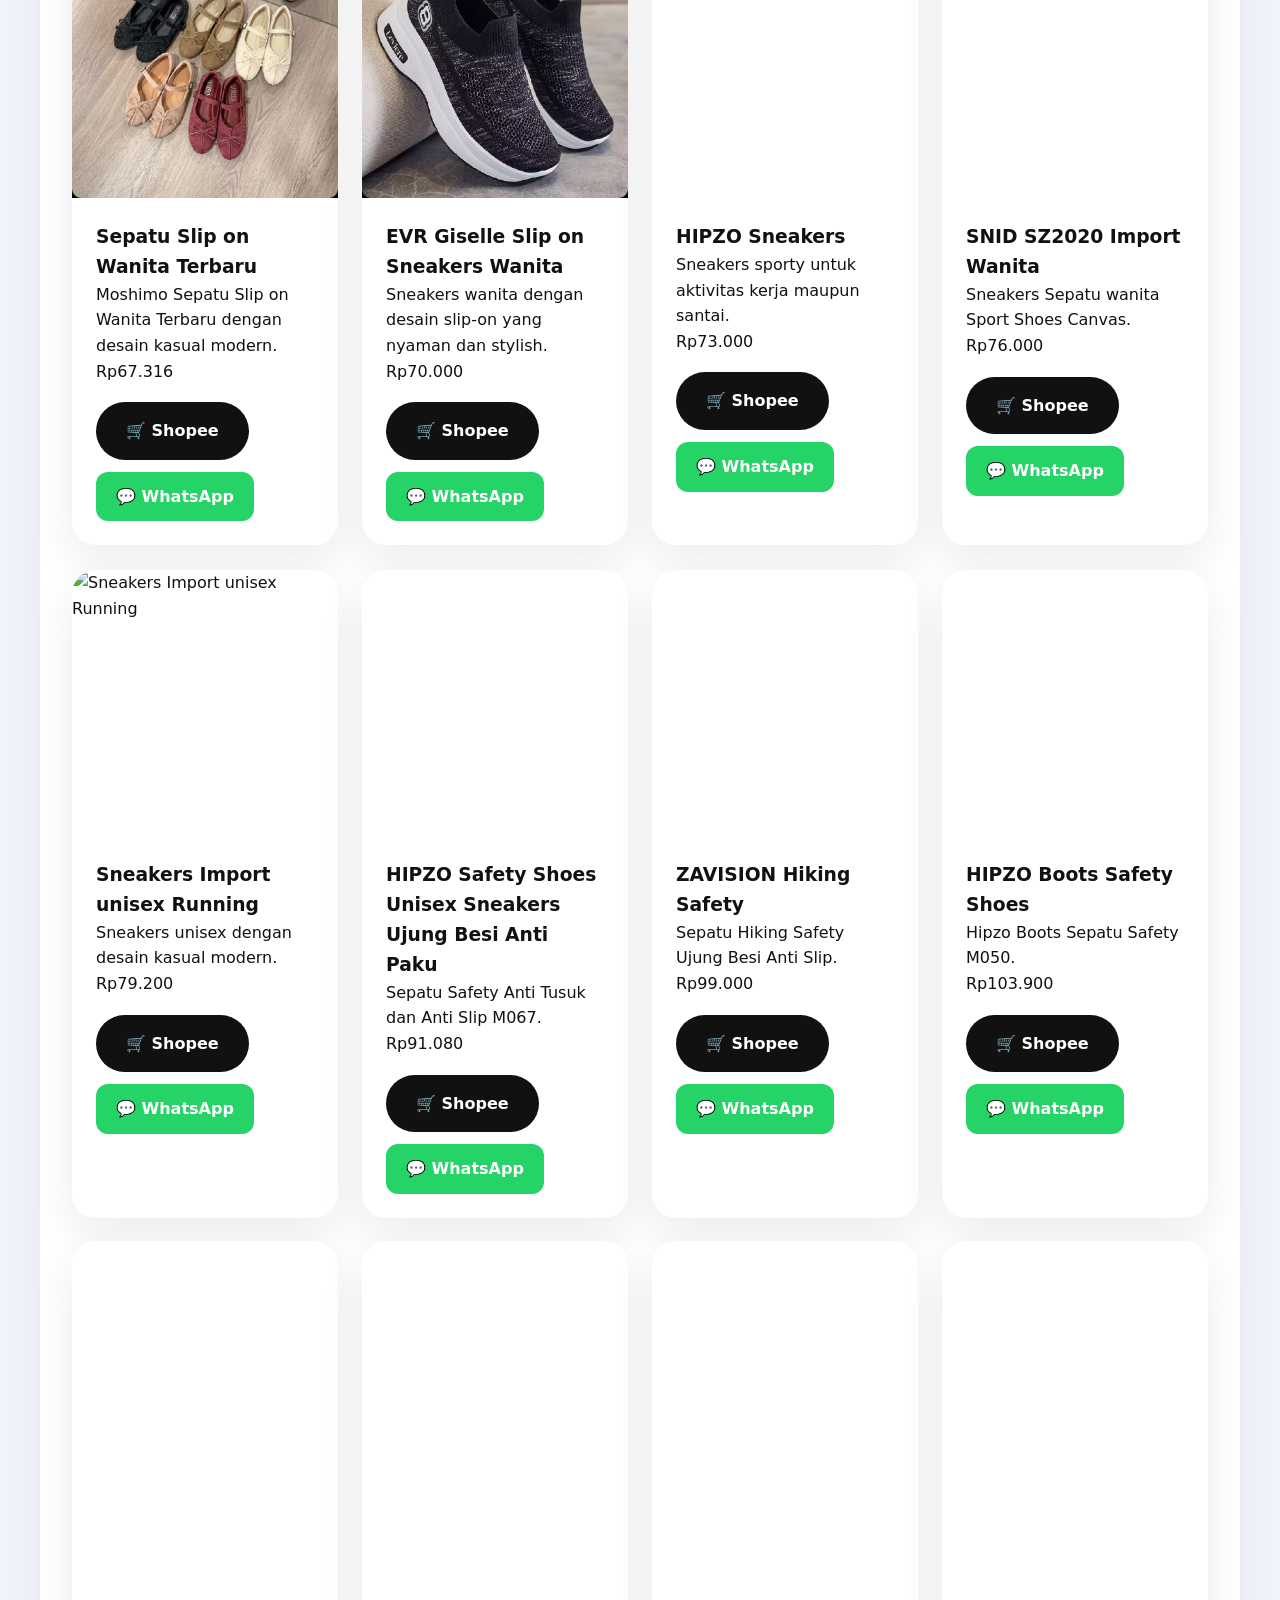
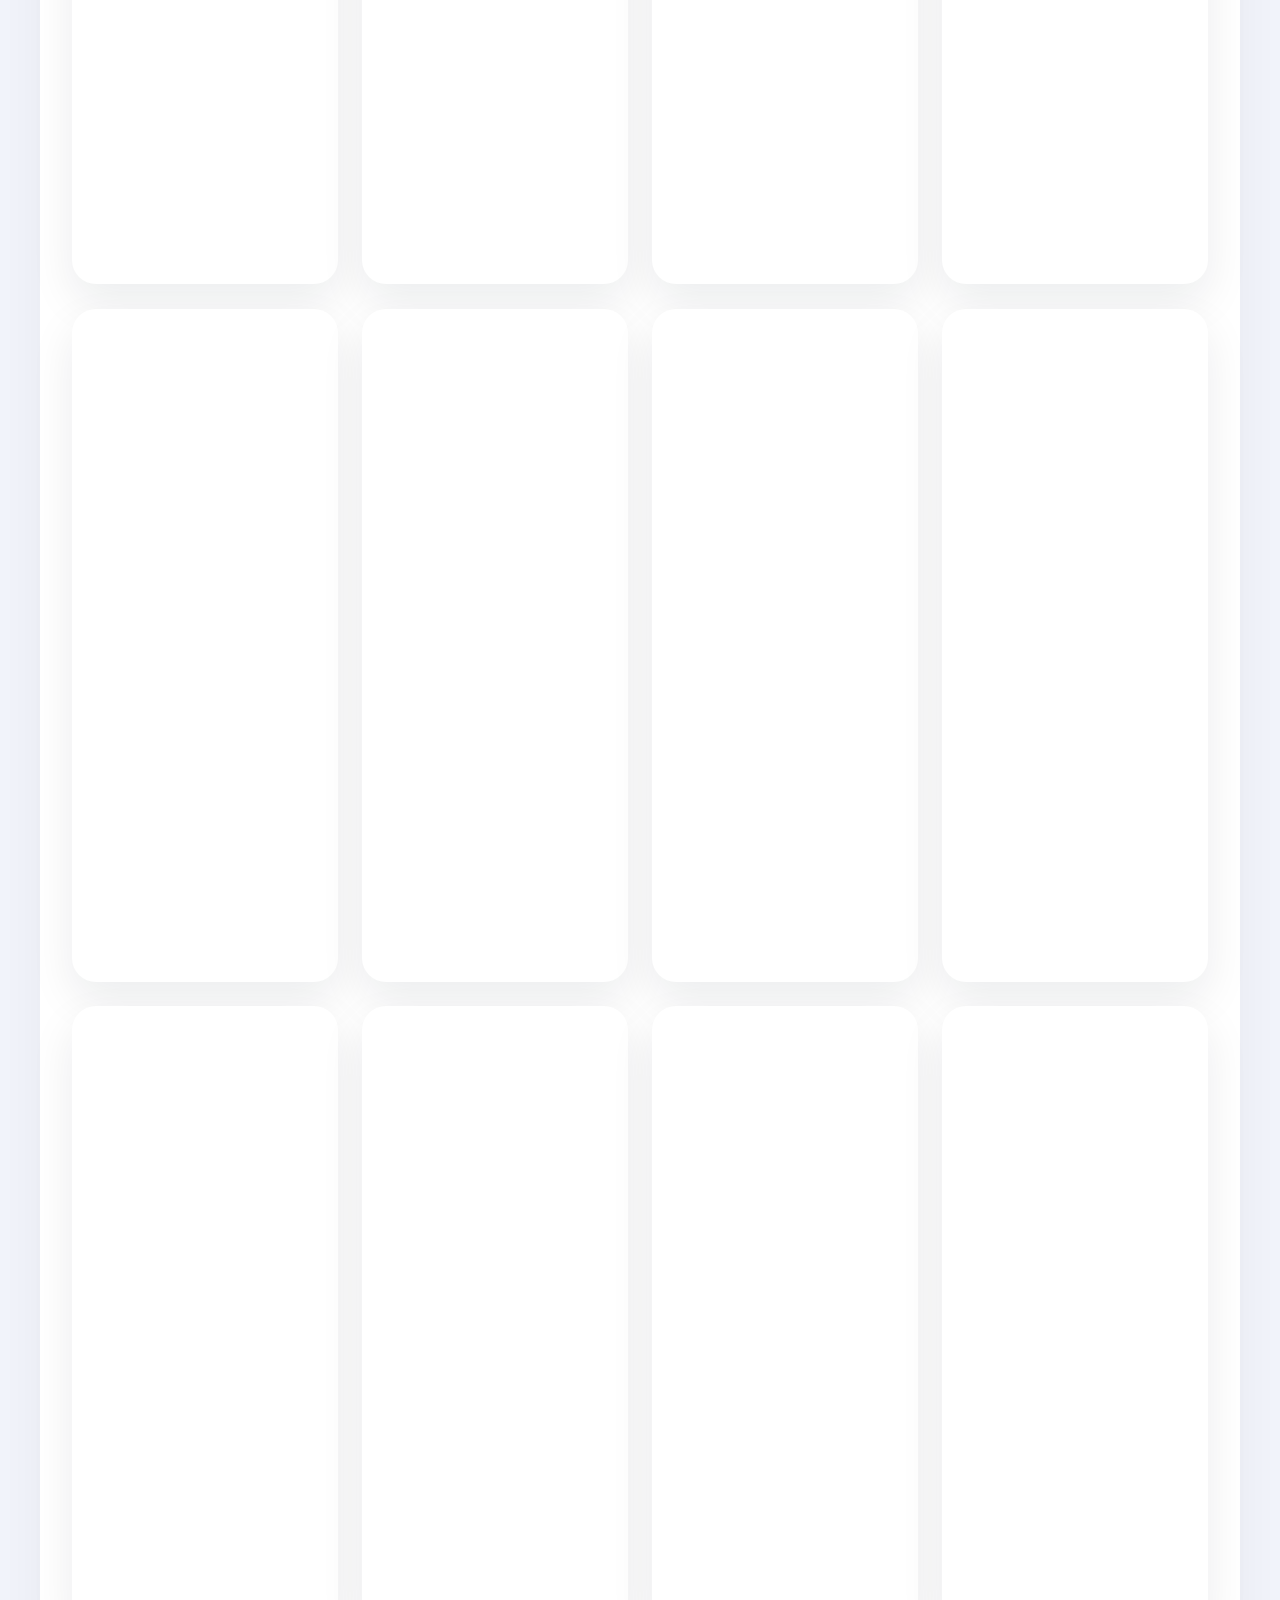
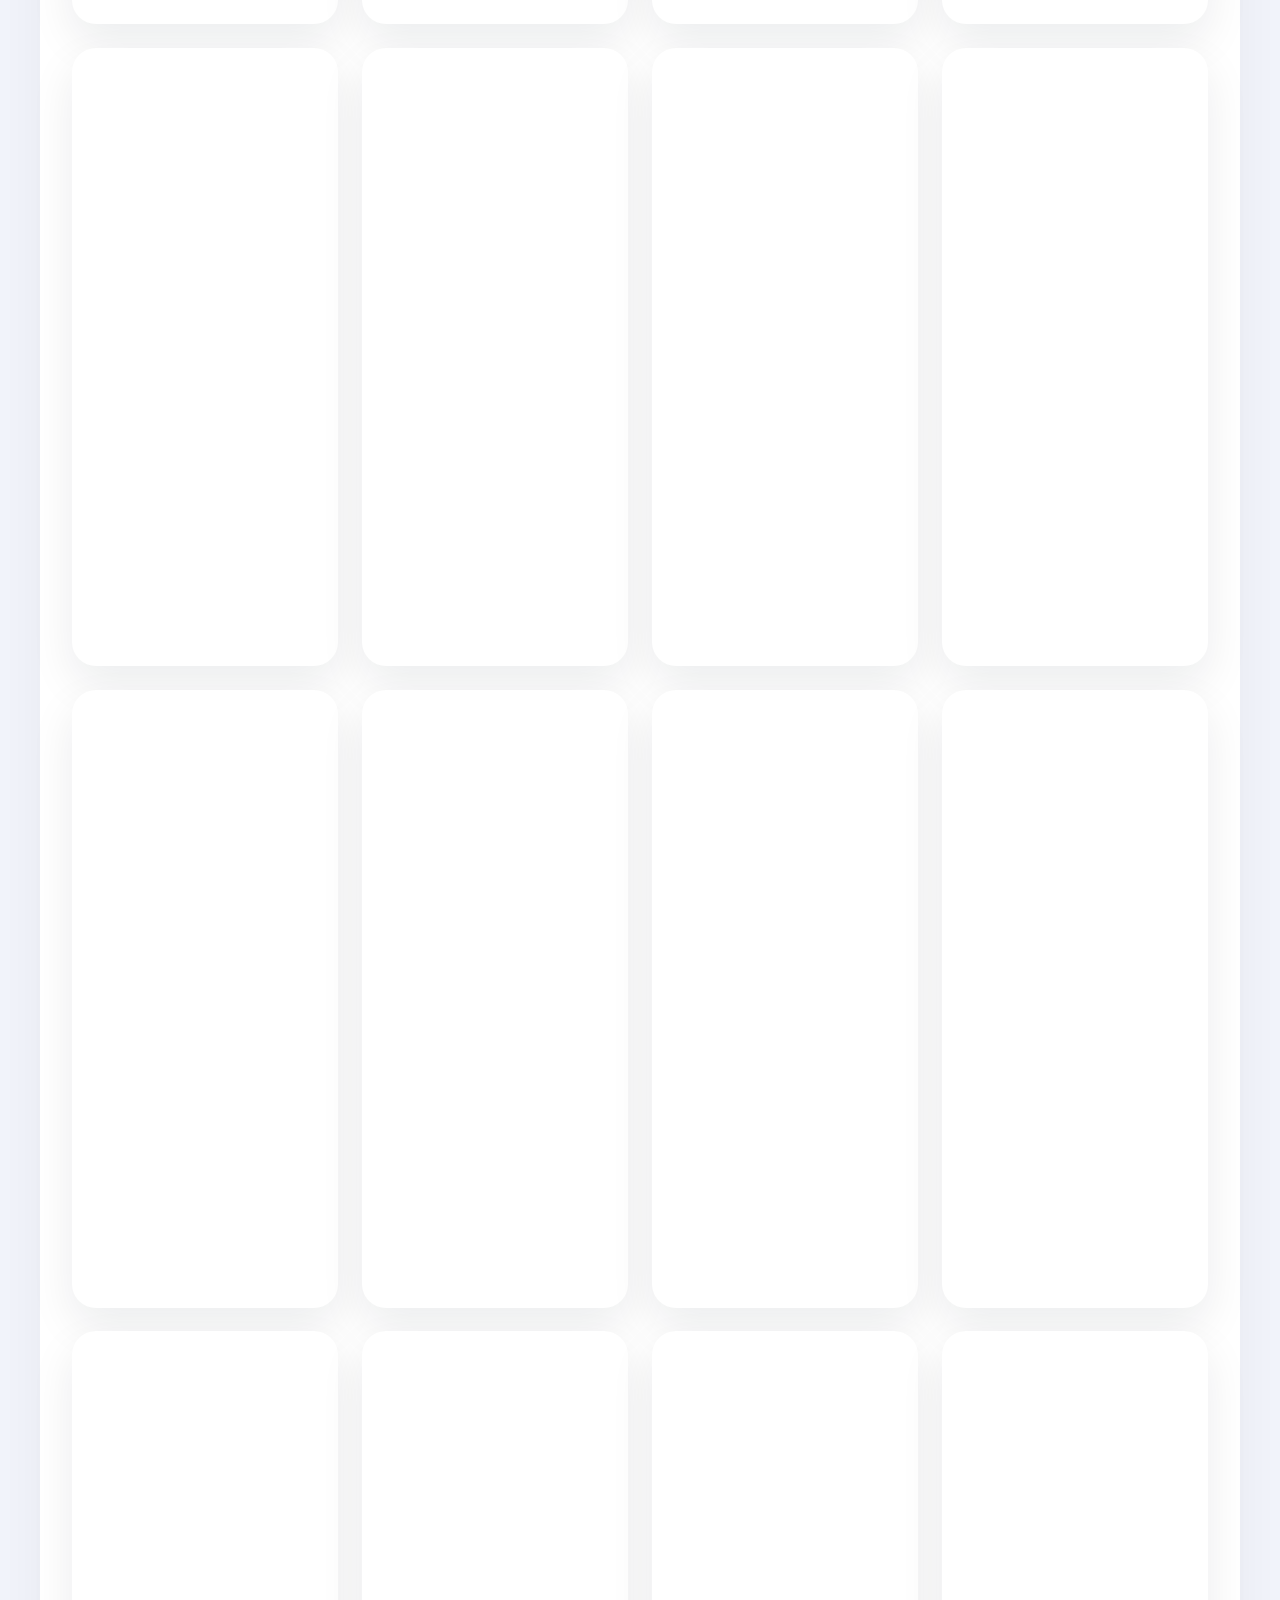
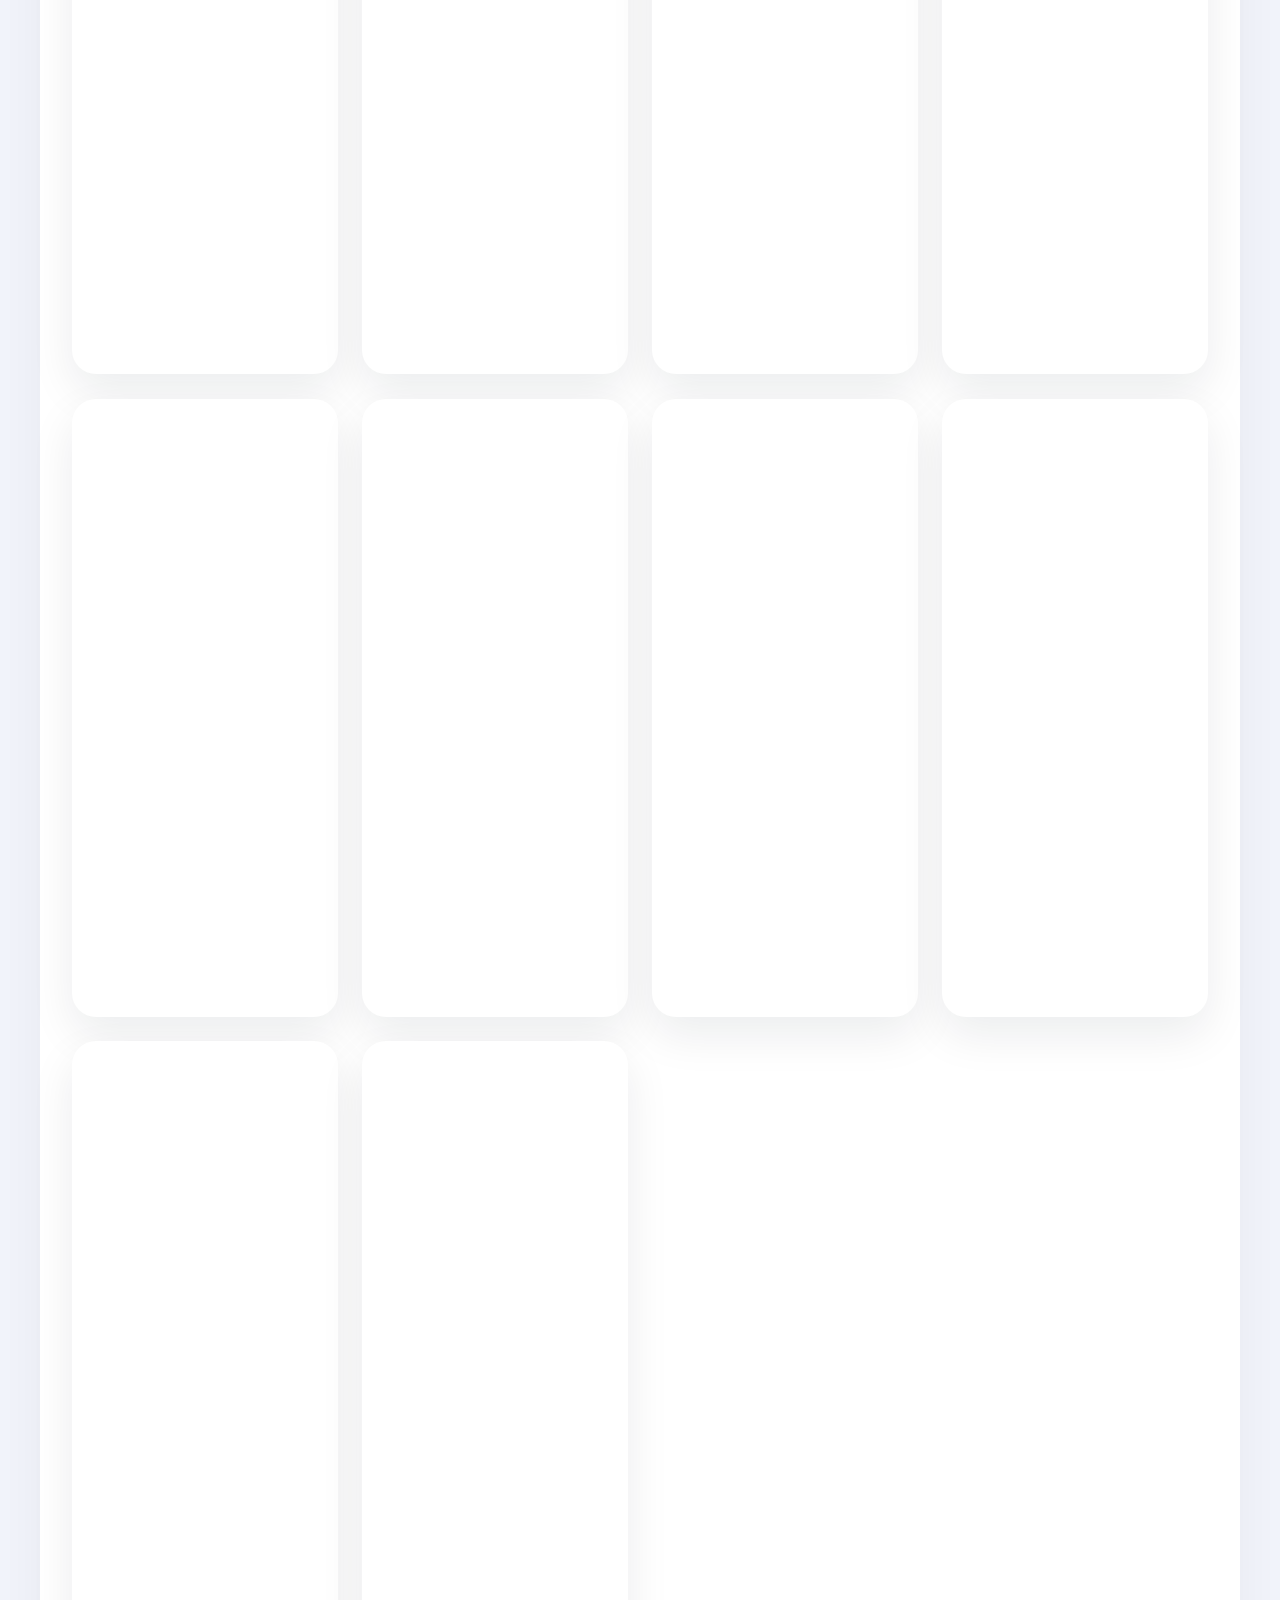
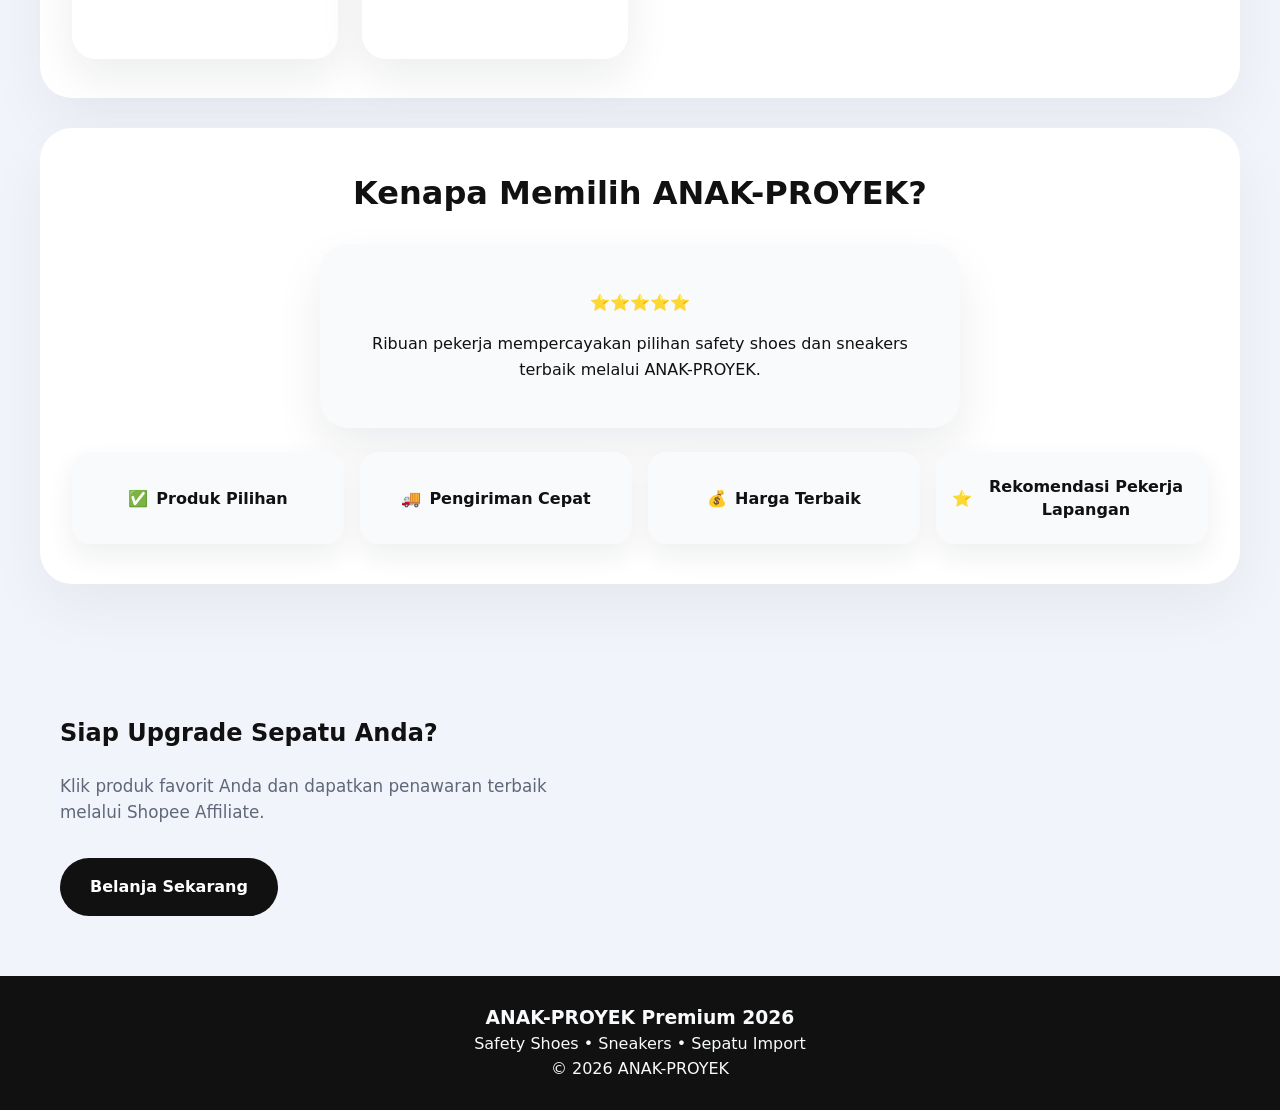
==== commit 2503c942: "stickynavbarfilterharga" ====
--- a/index.html
+++ b/index.html
@@ -99,49 +99,16 @@
 
     <h2>Kategori Produk</h2>
 
-    <div class="filter-buttons">
-
-        <button class="active" data-category="all">
-
-            Semua
-
-        </button>
-
-        <button data-category="safety">
-
-            Safety Shoes
-
-        </button>
-
-        <button data-category="sneakers-pria">
-
-            Sneakers Pria
-
-        </button>
-
-        <button data-category="sneakers-wanita">
-
-            Sneakers Wanita
-
-        </button>
-
-        <button data-category="import">
-
-            Sepatu Import
-
-        </button>
-
-    </div>
-
-</section>
-
-<!-- PRODUK -->
-
-<section id="produk">
-
-    <div class="produk-header">
-        <h2>Produk Pilihan</h2>
-        <select id="price-filter" class="search-box">
+    <div class="filter-bar">
+        <div class="filter-buttons">
+            <button class="active" data-category="all">Semua</button>
+            <button data-category="safety">Safety Shoes</button>
+            <button data-category="sneakers-pria">Sneakers Pria</button>
+            <button data-category="sneakers-wanita">Sneakers Wanita</button>
+            <button data-category="import">Sepatu Import</button>
+        </div>
+
+        <select id="price-filter" class="search-box" aria-label="Filter harga">
             <option value="all">Semua Harga</option>
             <option value="0-100000">< Rp100.000</option>
             <option value="100000-200000">Rp100.000 - Rp200.000</option>
@@ -149,6 +116,16 @@
             <option value="300000-500000">Rp300.000 - Rp500.000</option>
             <option value="500000+">> Rp500.000</option>
         </select>
+    </div>
+
+</section>
+
+<!-- PRODUK -->
+
+<section id="produk">
+
+    <div class="produk-header">
+        <h2>Produk Pilihan</h2>
     </div>
 
     <article class="featured-product">
--- a/style.css
+++ b/style.css
@@ -245,6 +245,19 @@
     font-size:2rem;
 }
 
+#kategori {
+    position:sticky;
+    top:0;
+    z-index:20;
+}
+
+.filter-bar {
+    display:flex;
+    align-items:center;
+    justify-content:space-between;
+    gap:18px;
+}
+
 .filter-buttons {
     display:flex;
     flex-wrap:wrap;
@@ -267,6 +280,12 @@
     background:#111;
     color:#fff;
     border-color:#111;
+}
+
+.filter-bar .search-box {
+    width:auto;
+    max-width:260px;
+    margin:0;
 }
 
 .produk-header {
@@ -520,6 +539,16 @@
         align-items:flex-start;
     }
 
+    .filter-bar {
+        align-items:stretch;
+        flex-direction:column;
+    }
+
+    .filter-bar .search-box {
+        width:100%;
+        max-width:100%;
+    }
+
     .produk-header .search-box {
         width:100%;
         max-width:100%;
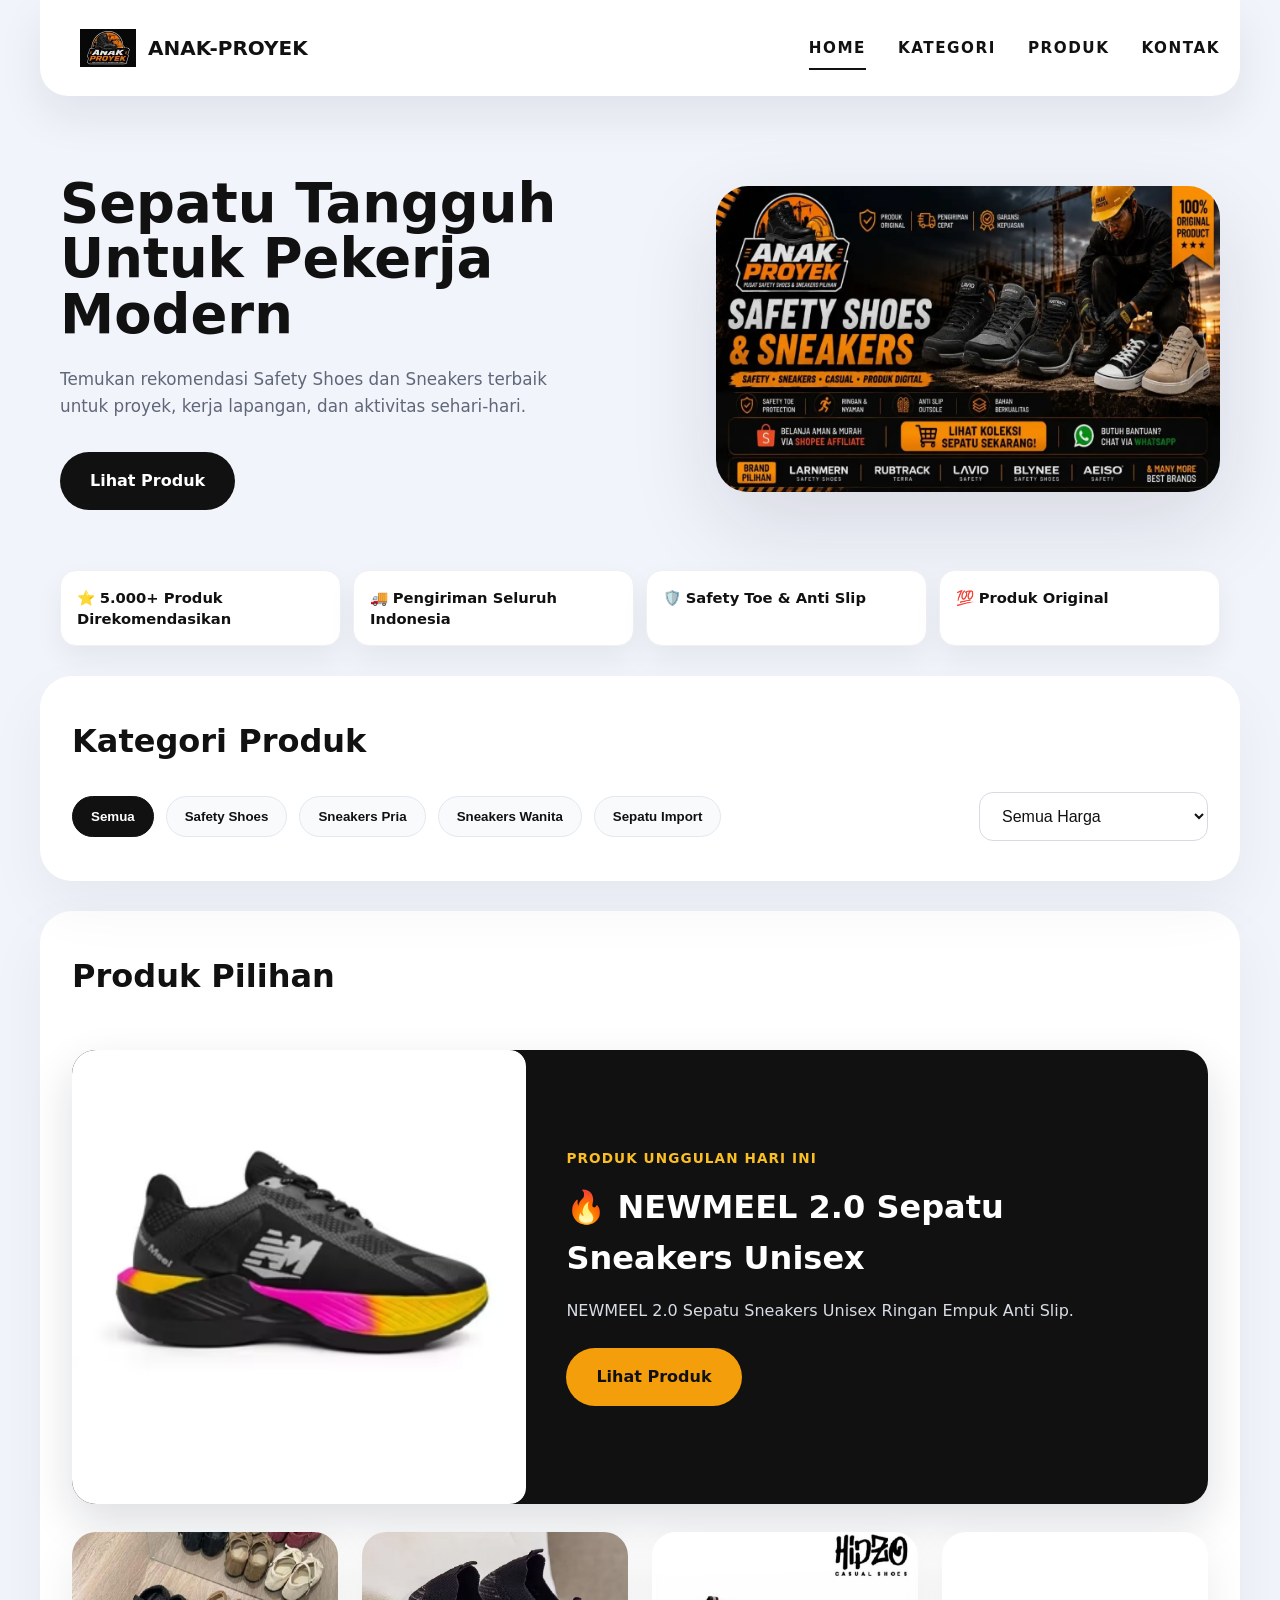
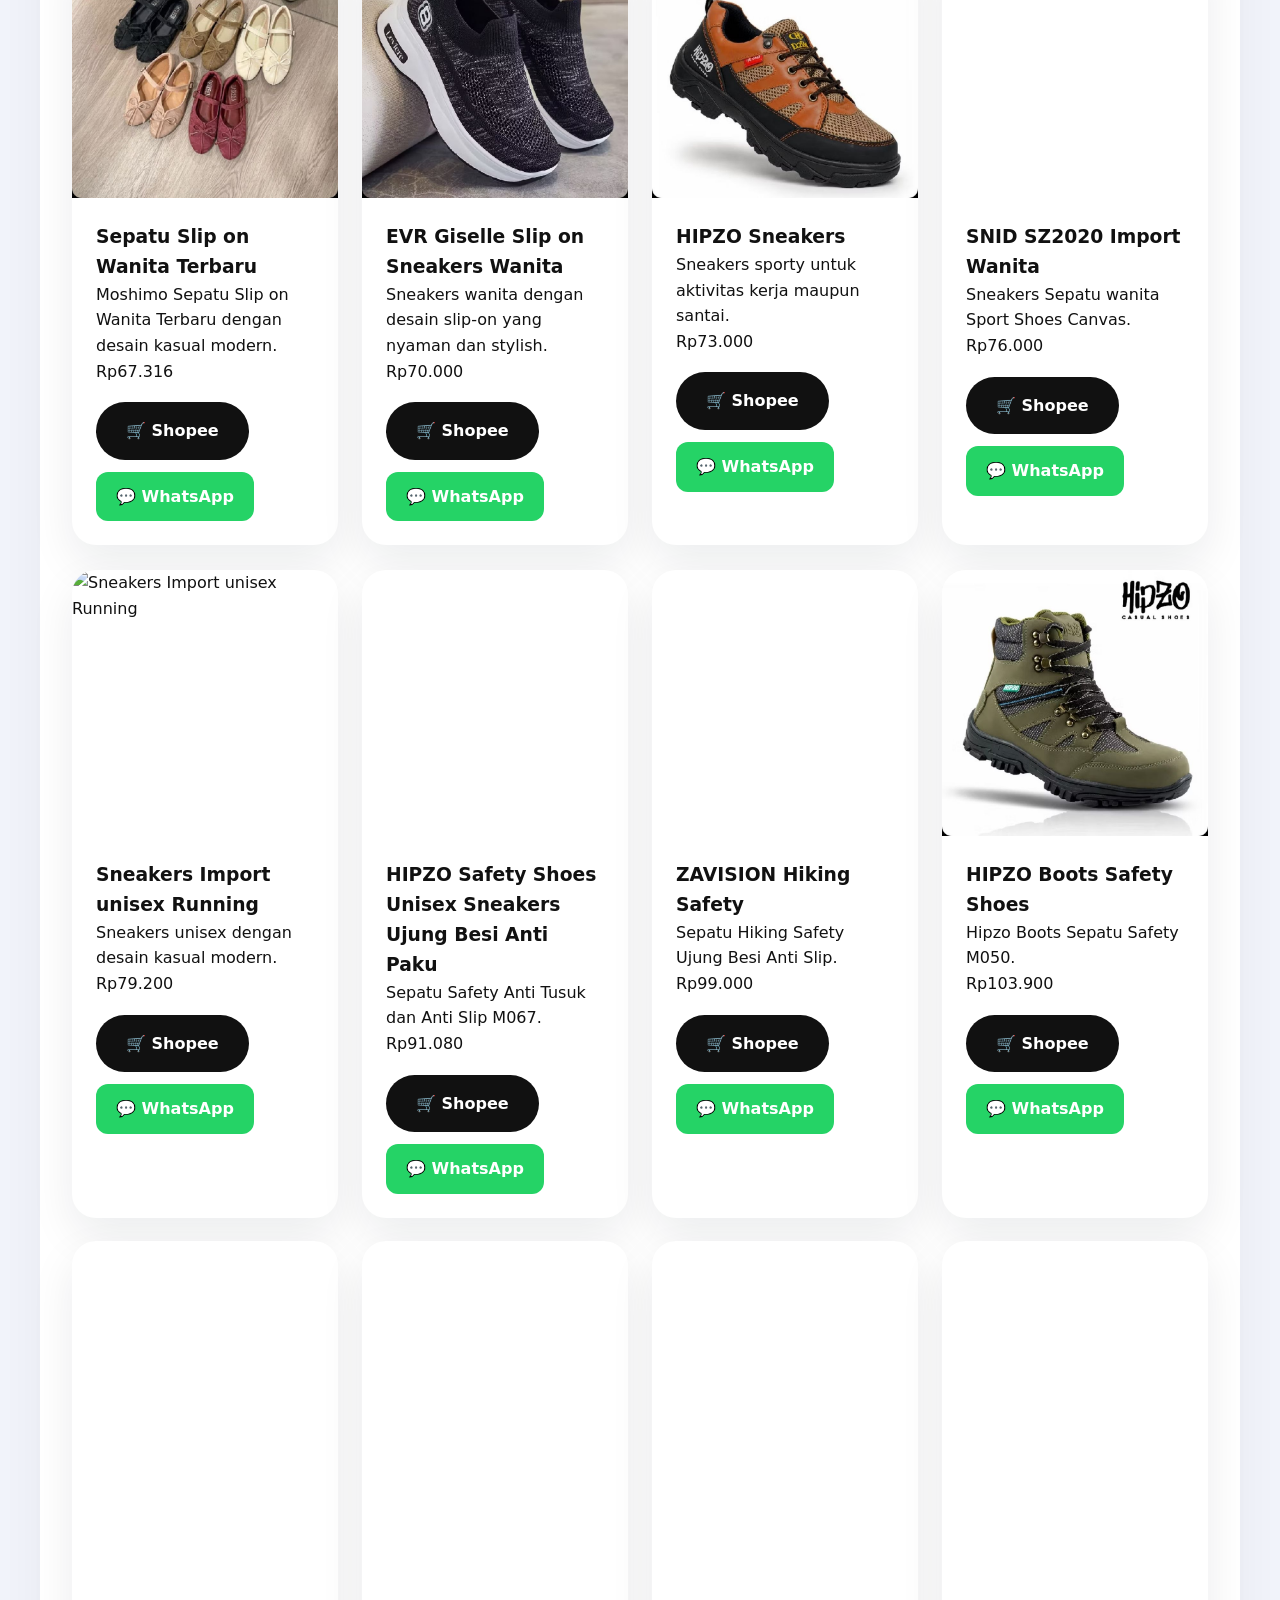
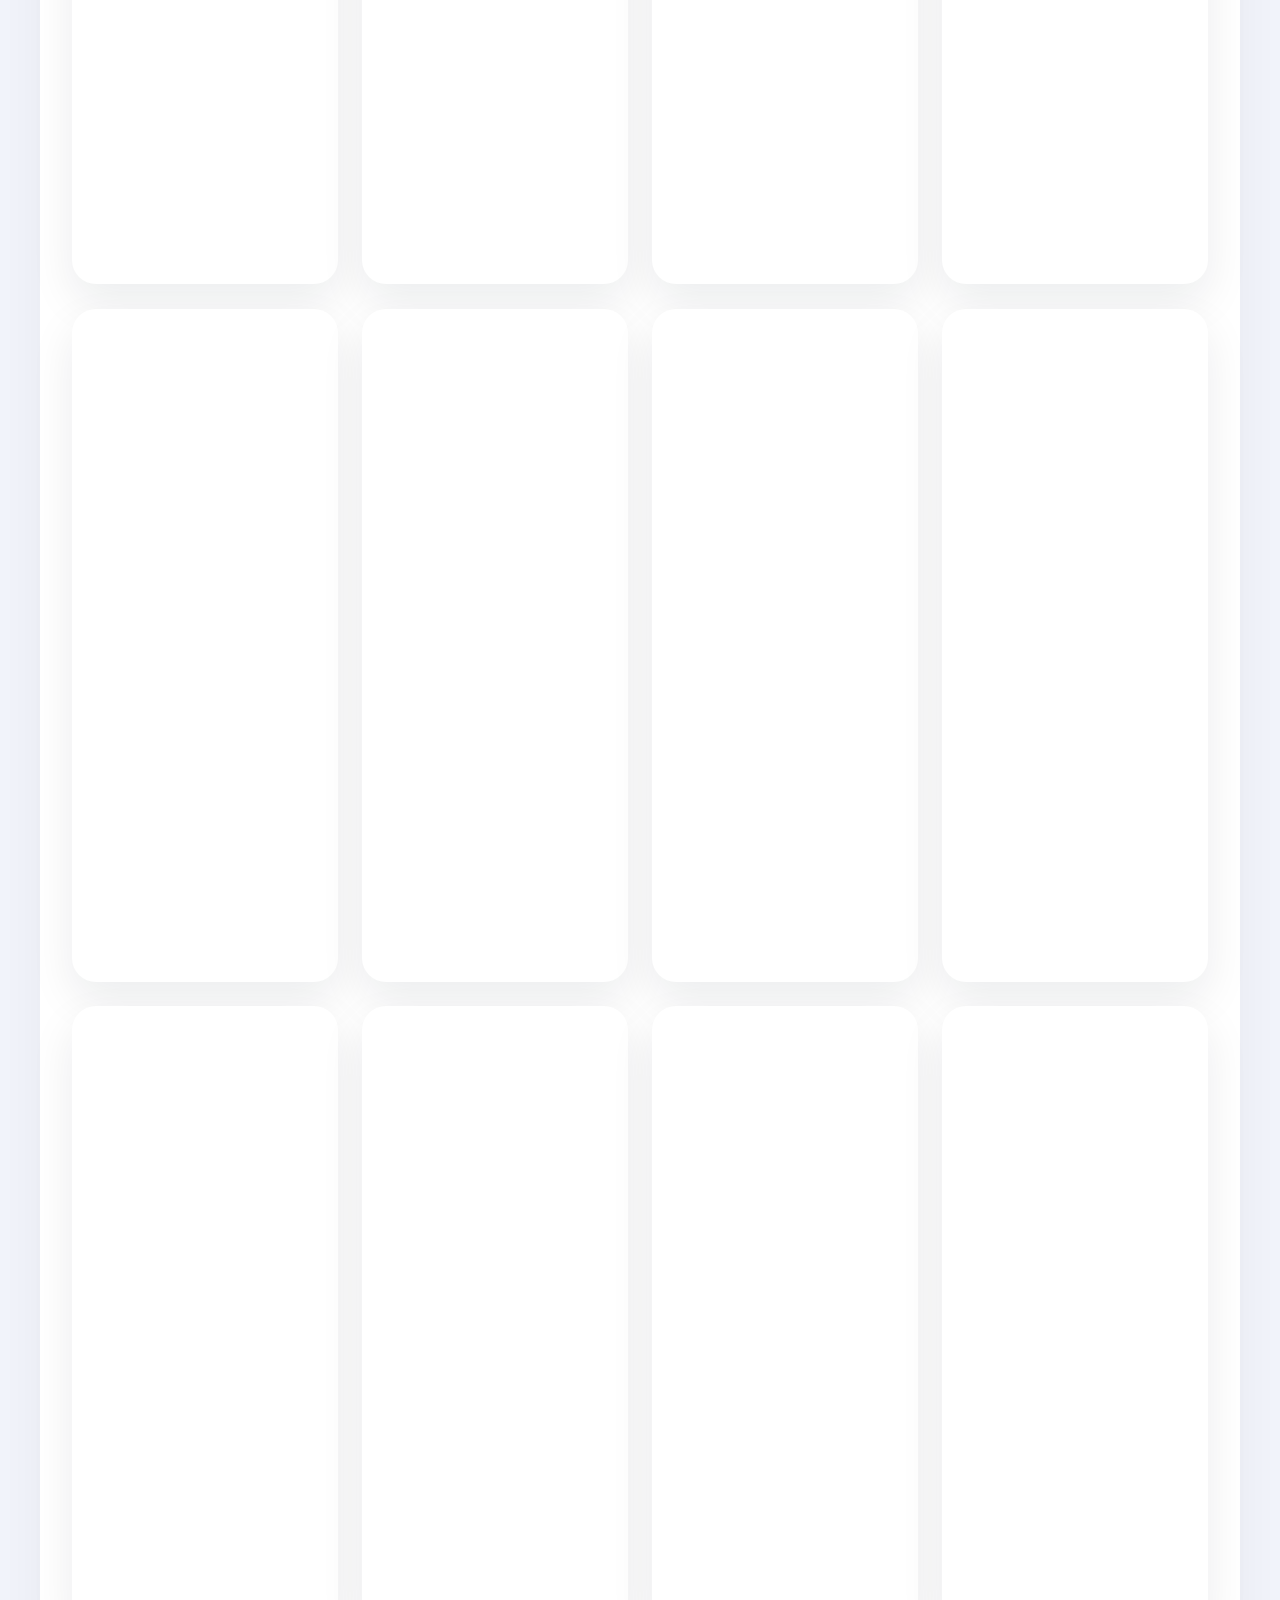
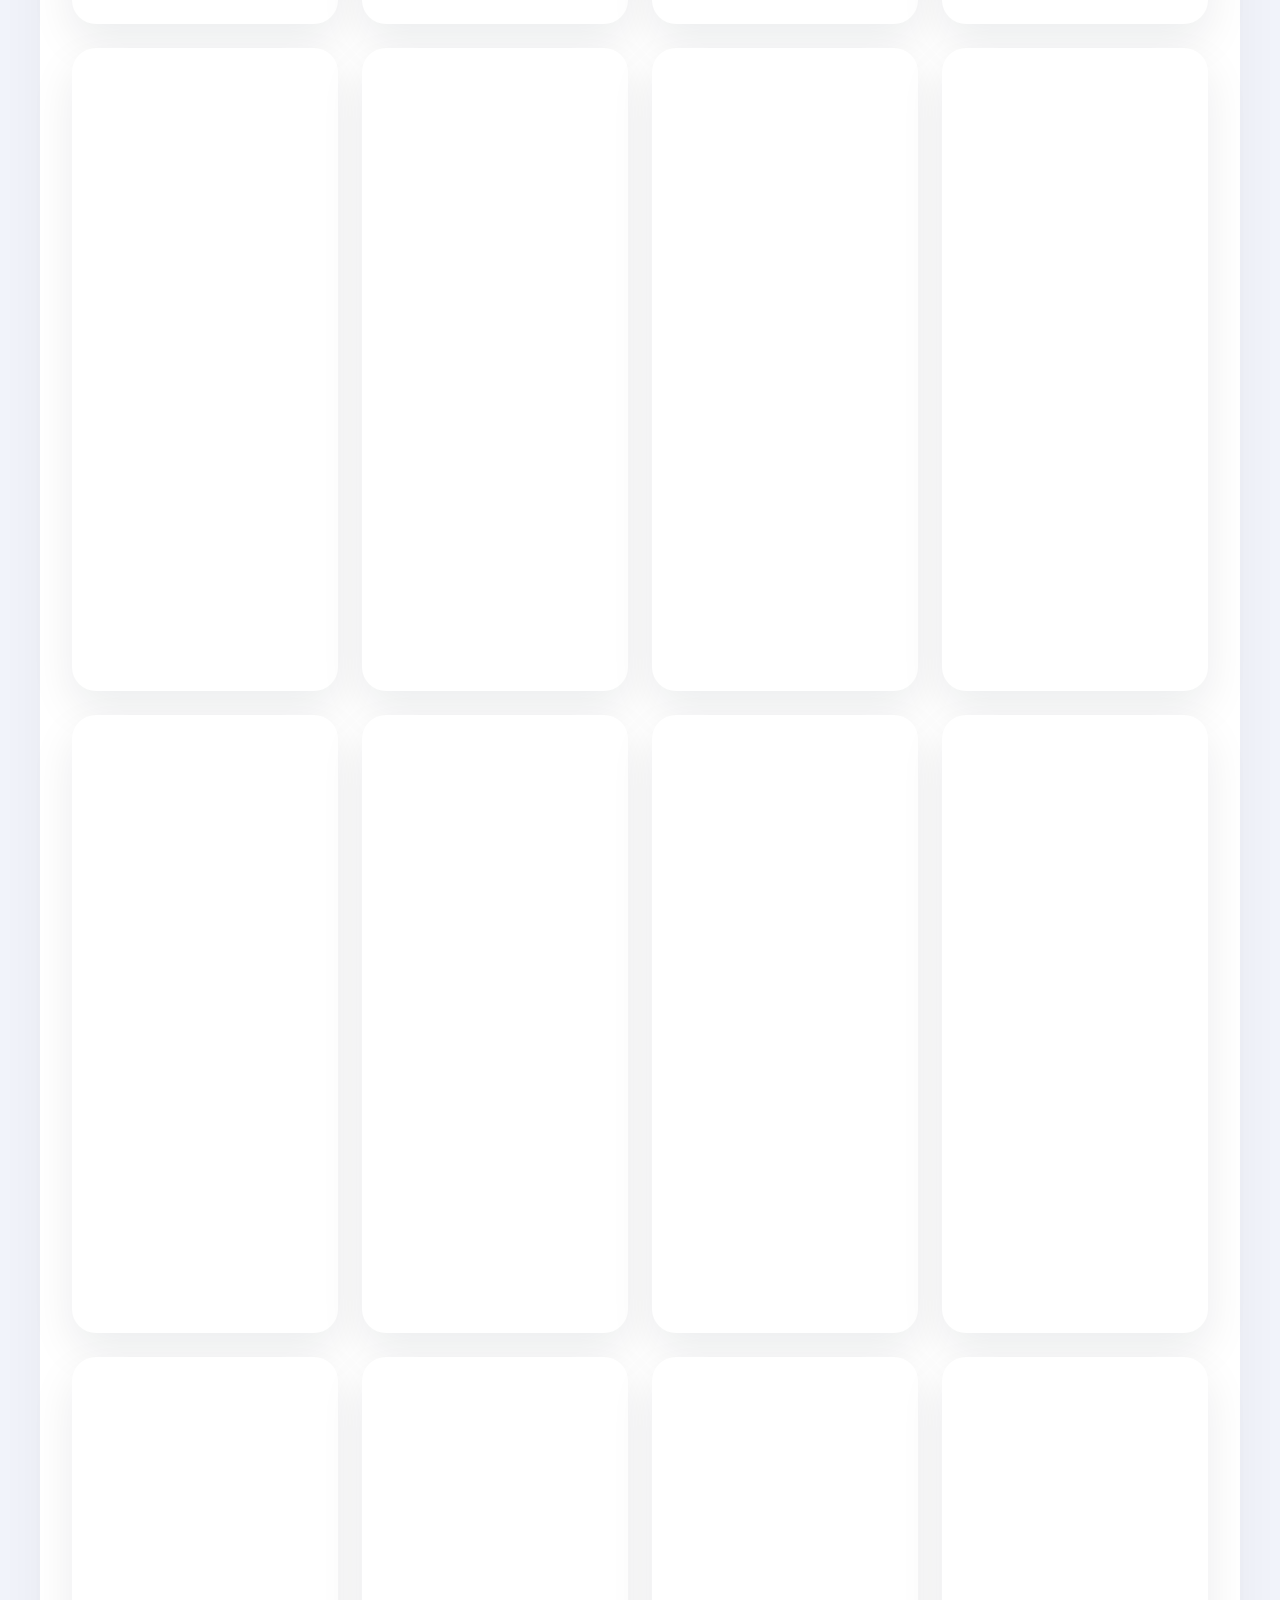
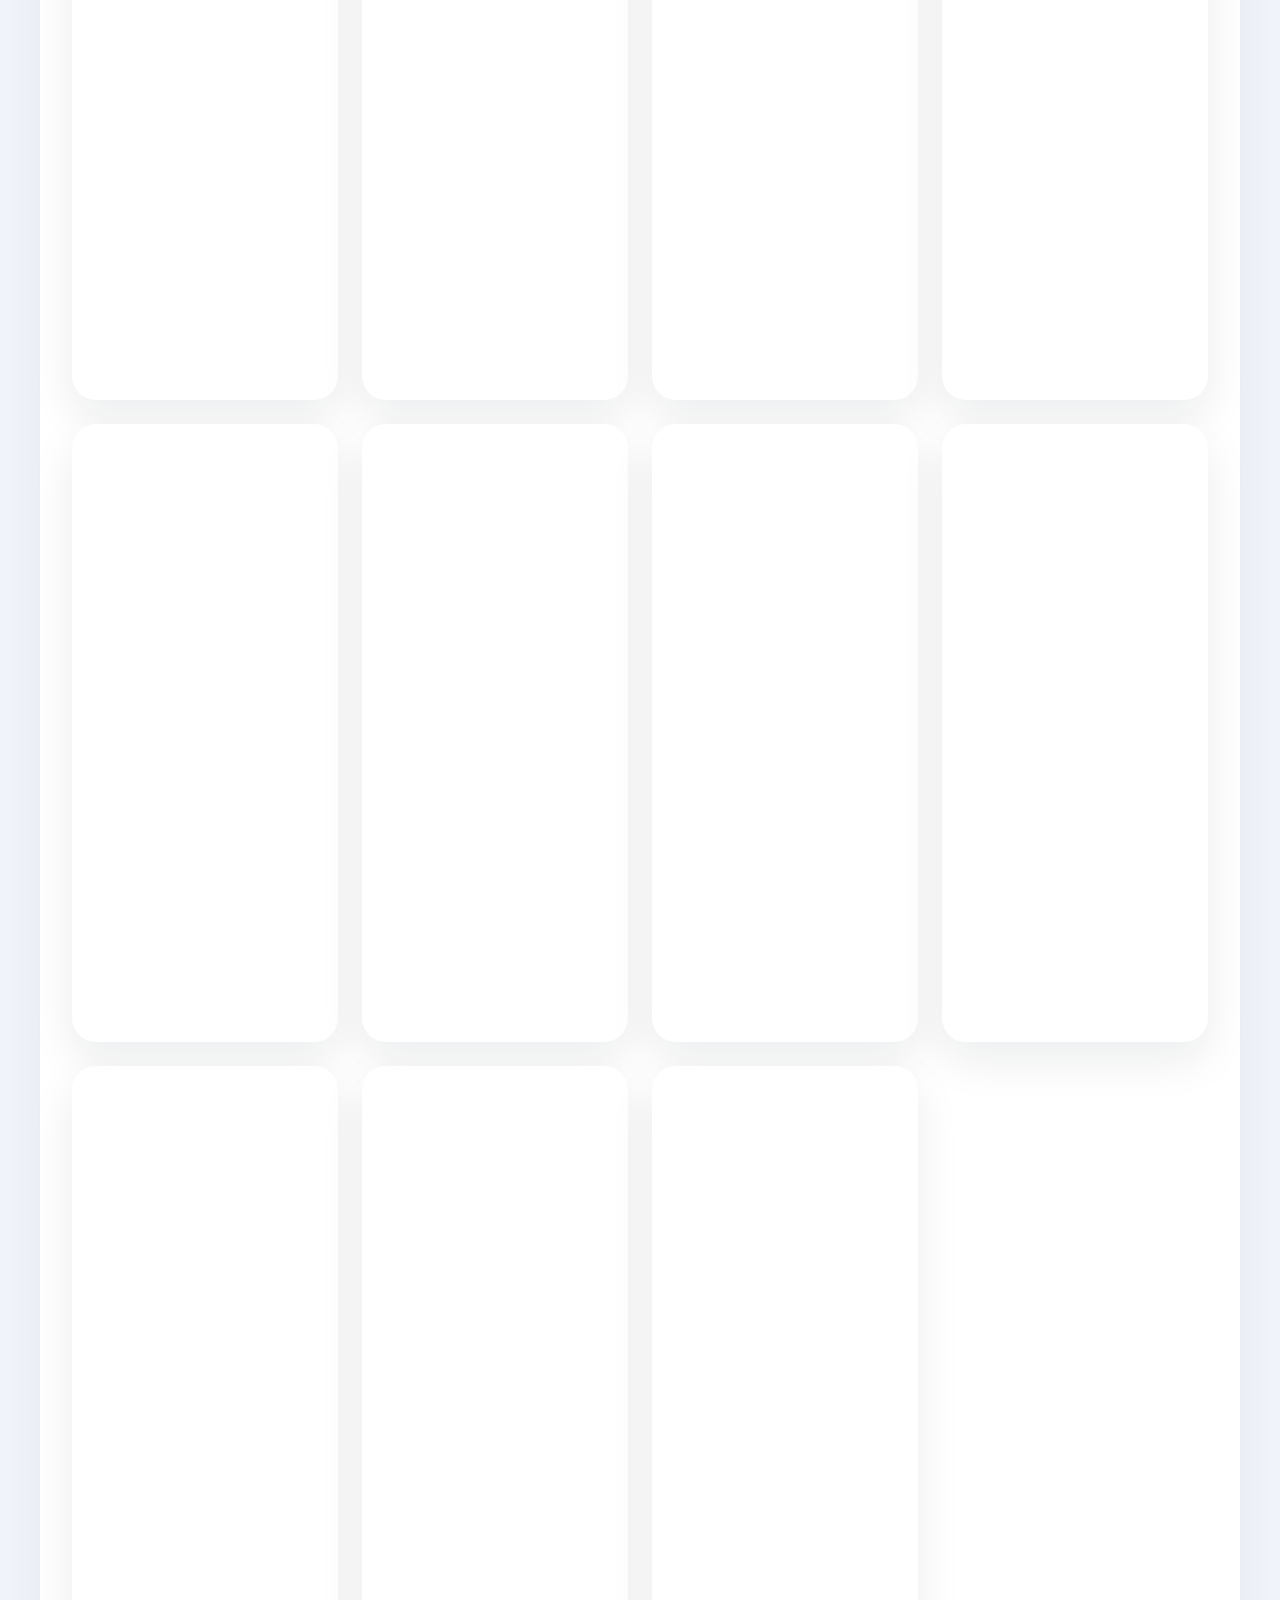
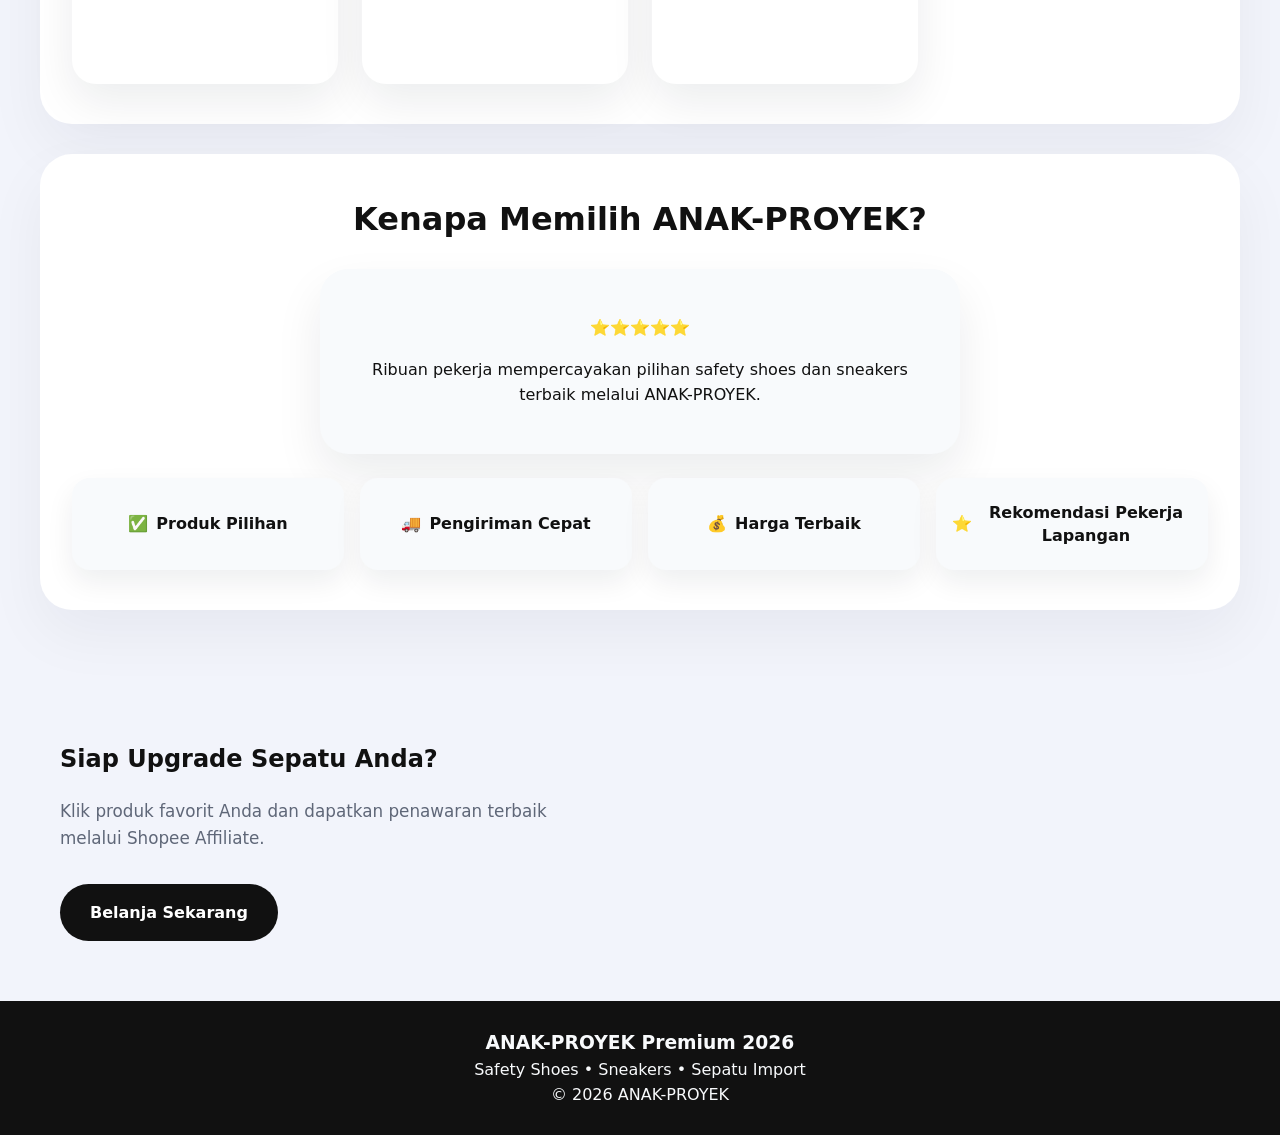
==== commit 61a5c106: "tambahprodukotomatis" ====
--- a/index.html
+++ b/index.html
@@ -128,13 +128,13 @@
         <h2>Produk Pilihan</h2>
     </div>
 
-    <article class="featured-product">
-        <img src="assets/images/fedosaka.jpg" alt="FED Osaka Sneakers Hitam Krem" loading="lazy" decoding="async">
+    <article id="featured-product" class="featured-product" aria-live="polite" hidden>
+        <img id="featured-product-image" alt="" loading="lazy" decoding="async">
         <div class="featured-product-content">
             <p class="featured-product-label">Produk unggulan Hari Ini</p>
             <h3>🔥 FED Osaka Sneakers</h3>
-            <p>Sepatu sneakers unisex FED Osaka warna hitam krem untuk sekolah, kuliah, dan aktivitas sehari-hari.</p>
-            <a class="btn-primary" href="https://s.shopee.co.id/20u7rnFYiX" target="_blank" rel="noopener noreferrer">Lihat Produk</a>
+            <p id="featured-product-description"></p>
+            <a id="featured-product-link" class="btn-primary" target="_blank" rel="noopener noreferrer">Lihat Produk</a>
         </div>
     </article>
 
